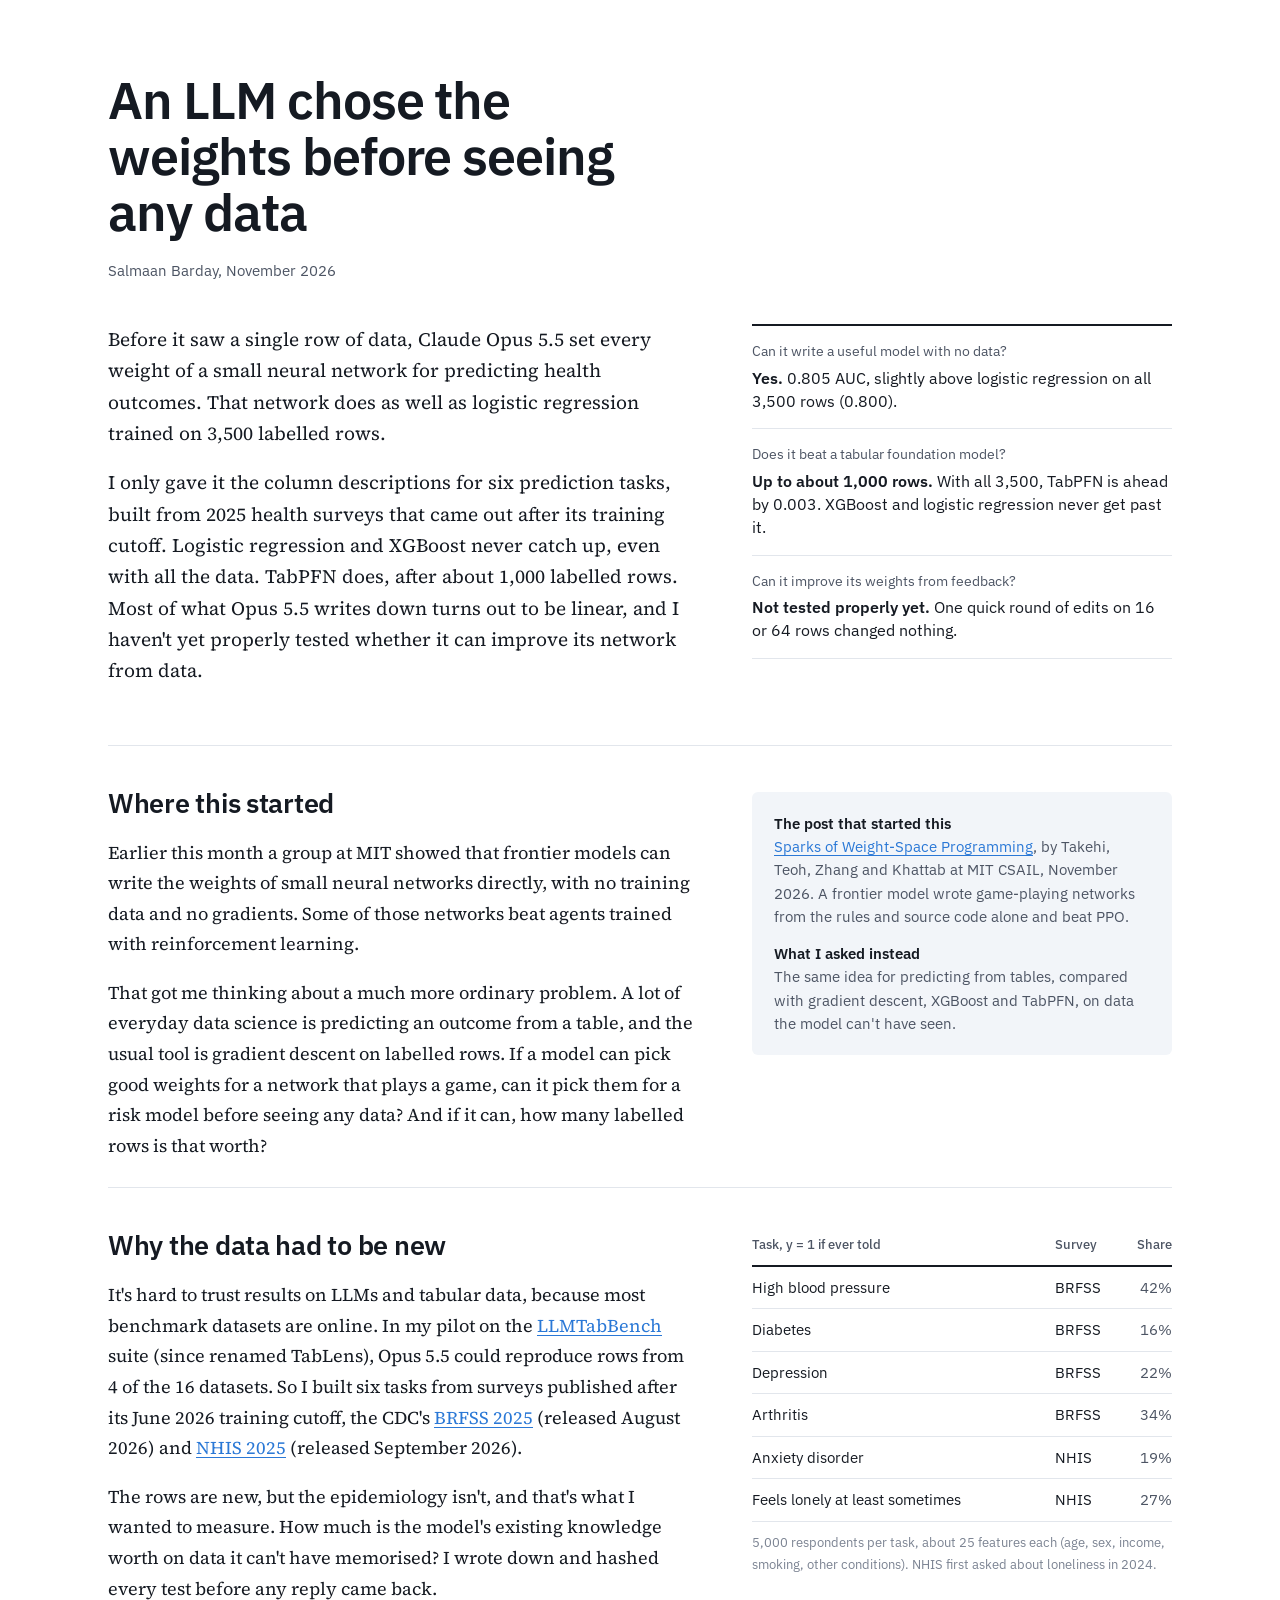
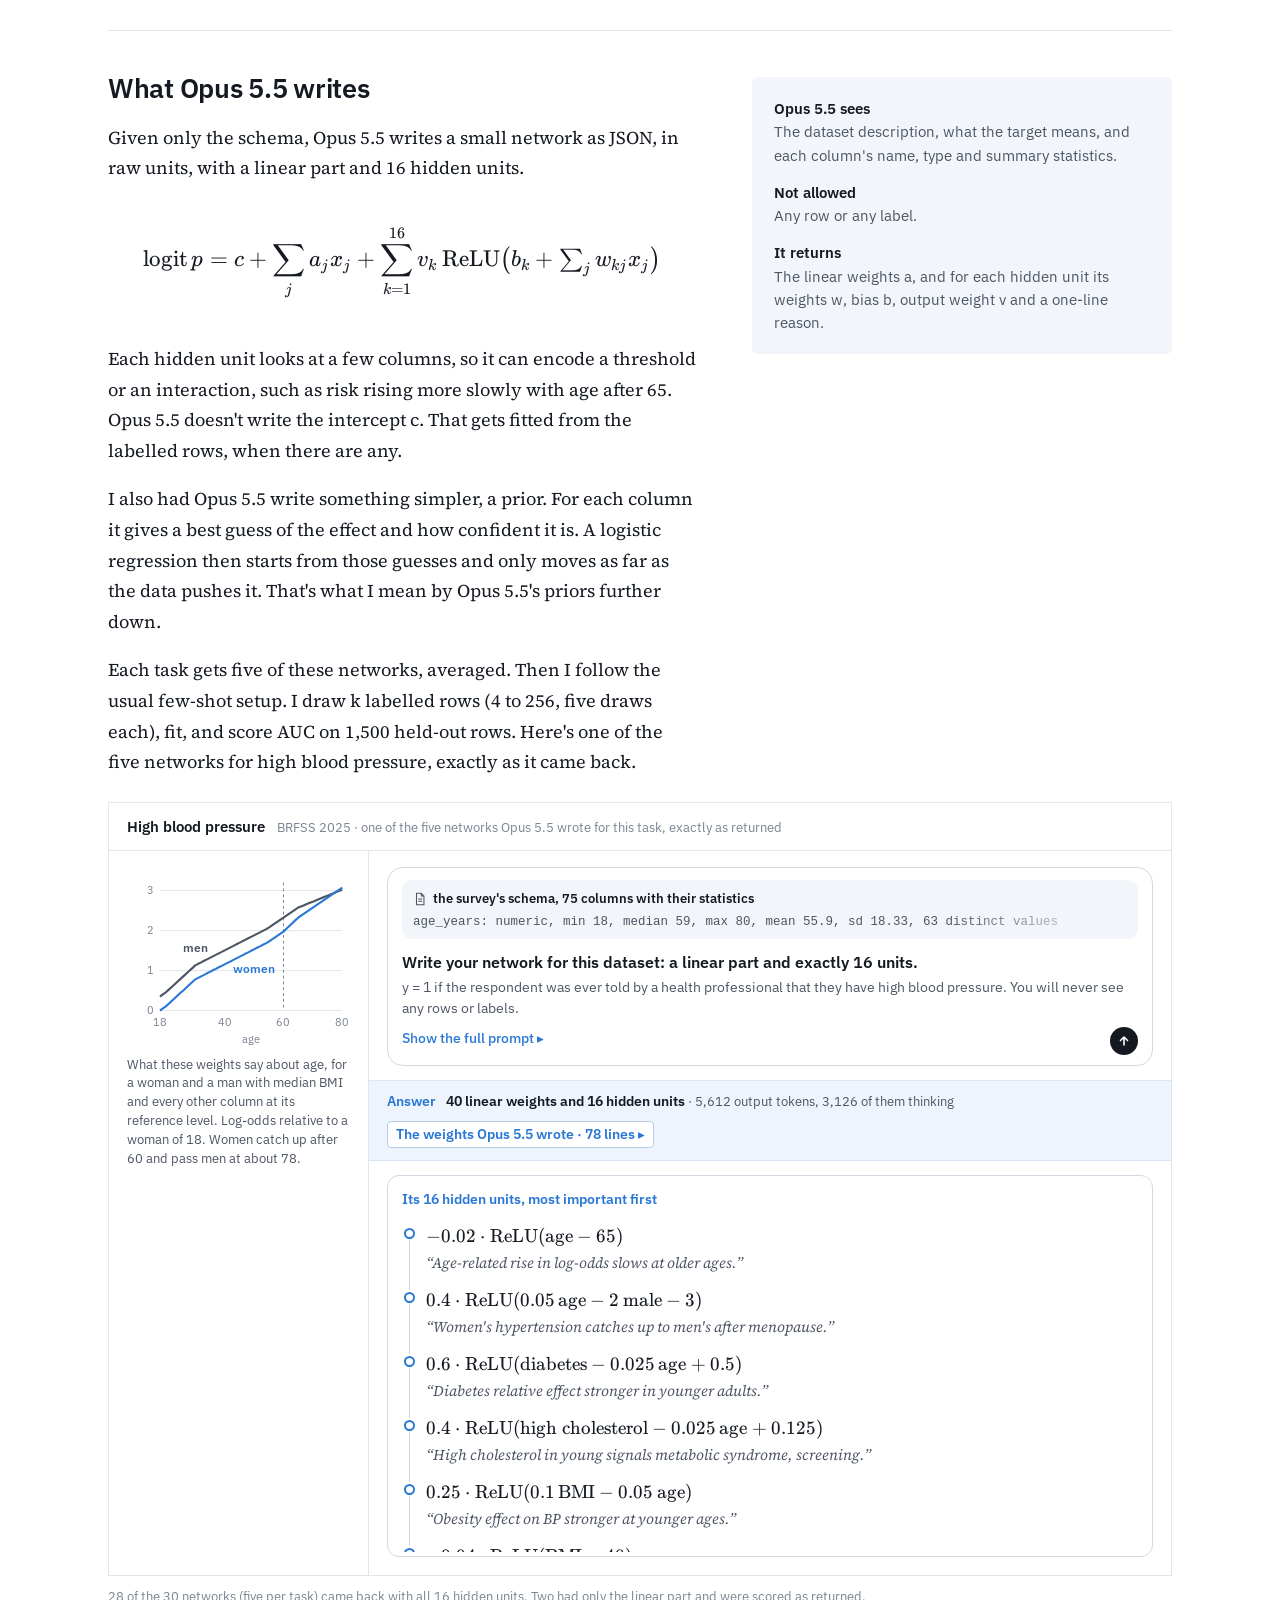
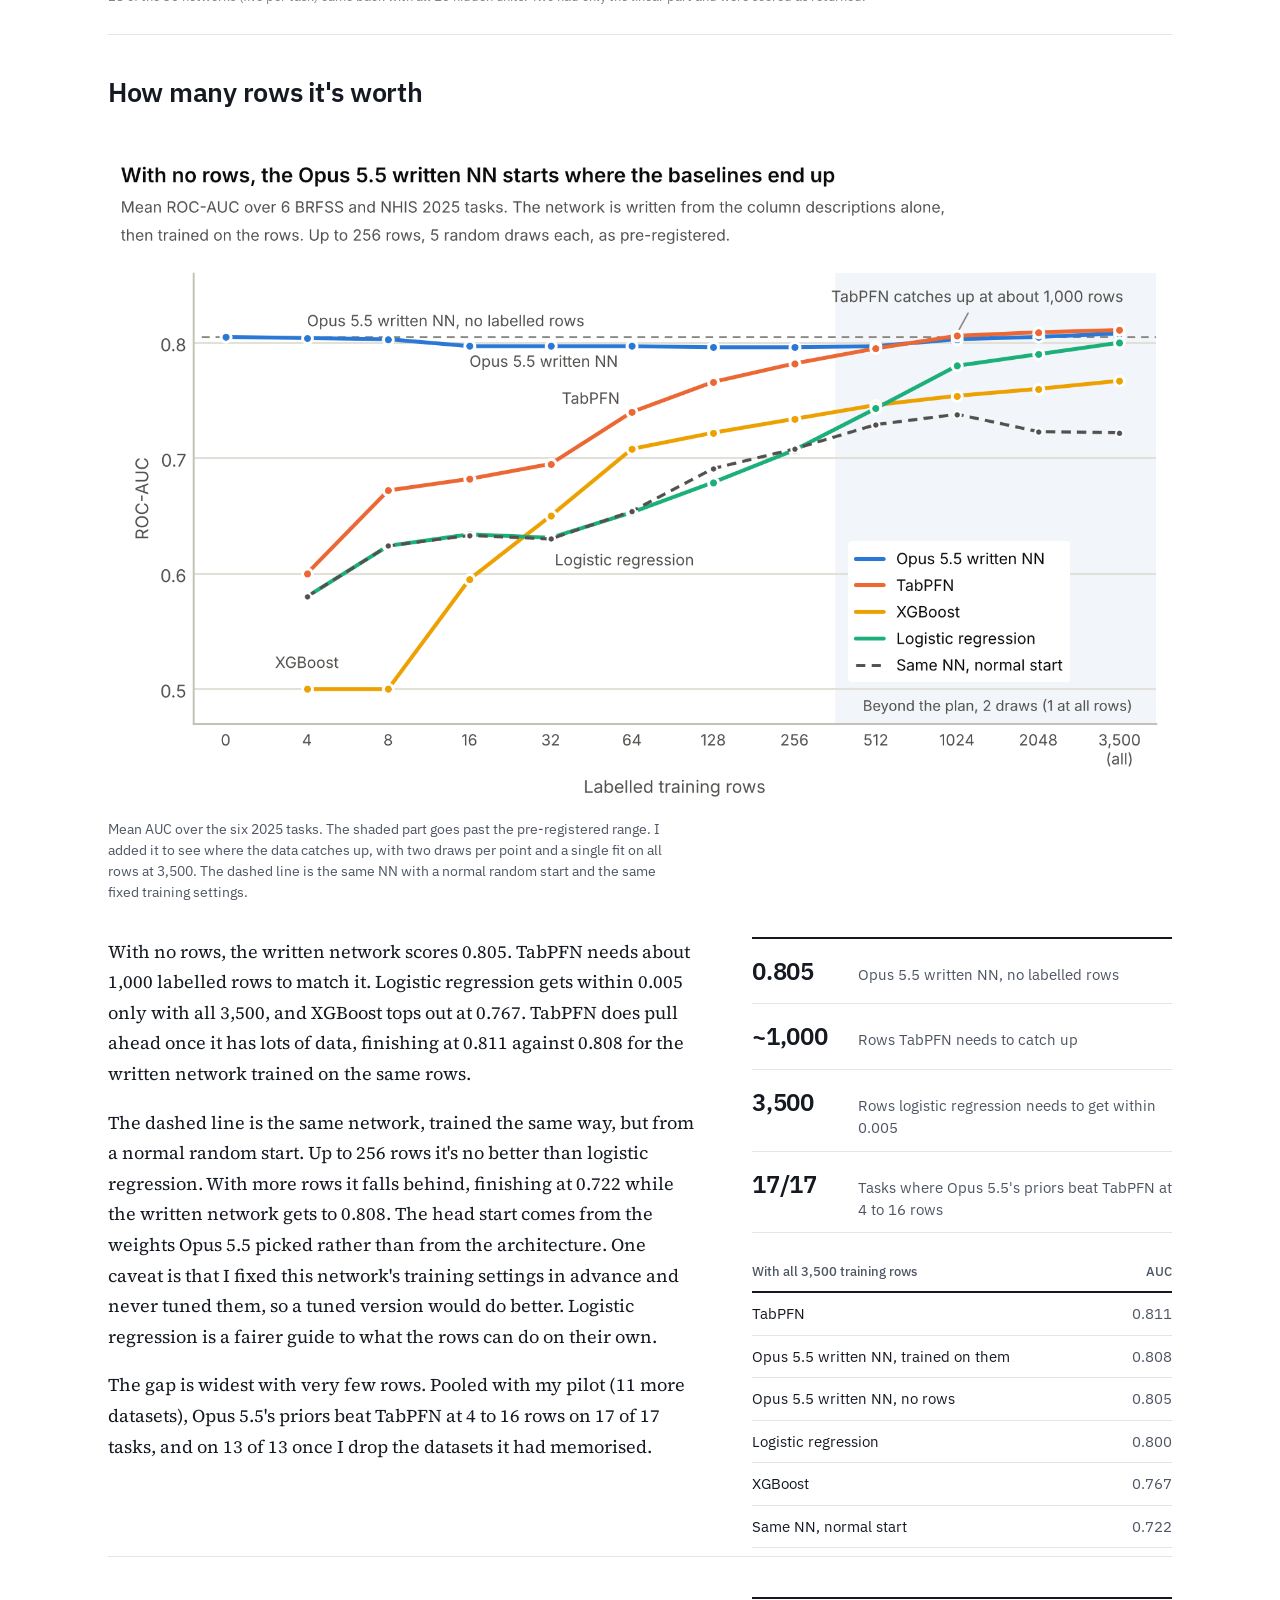
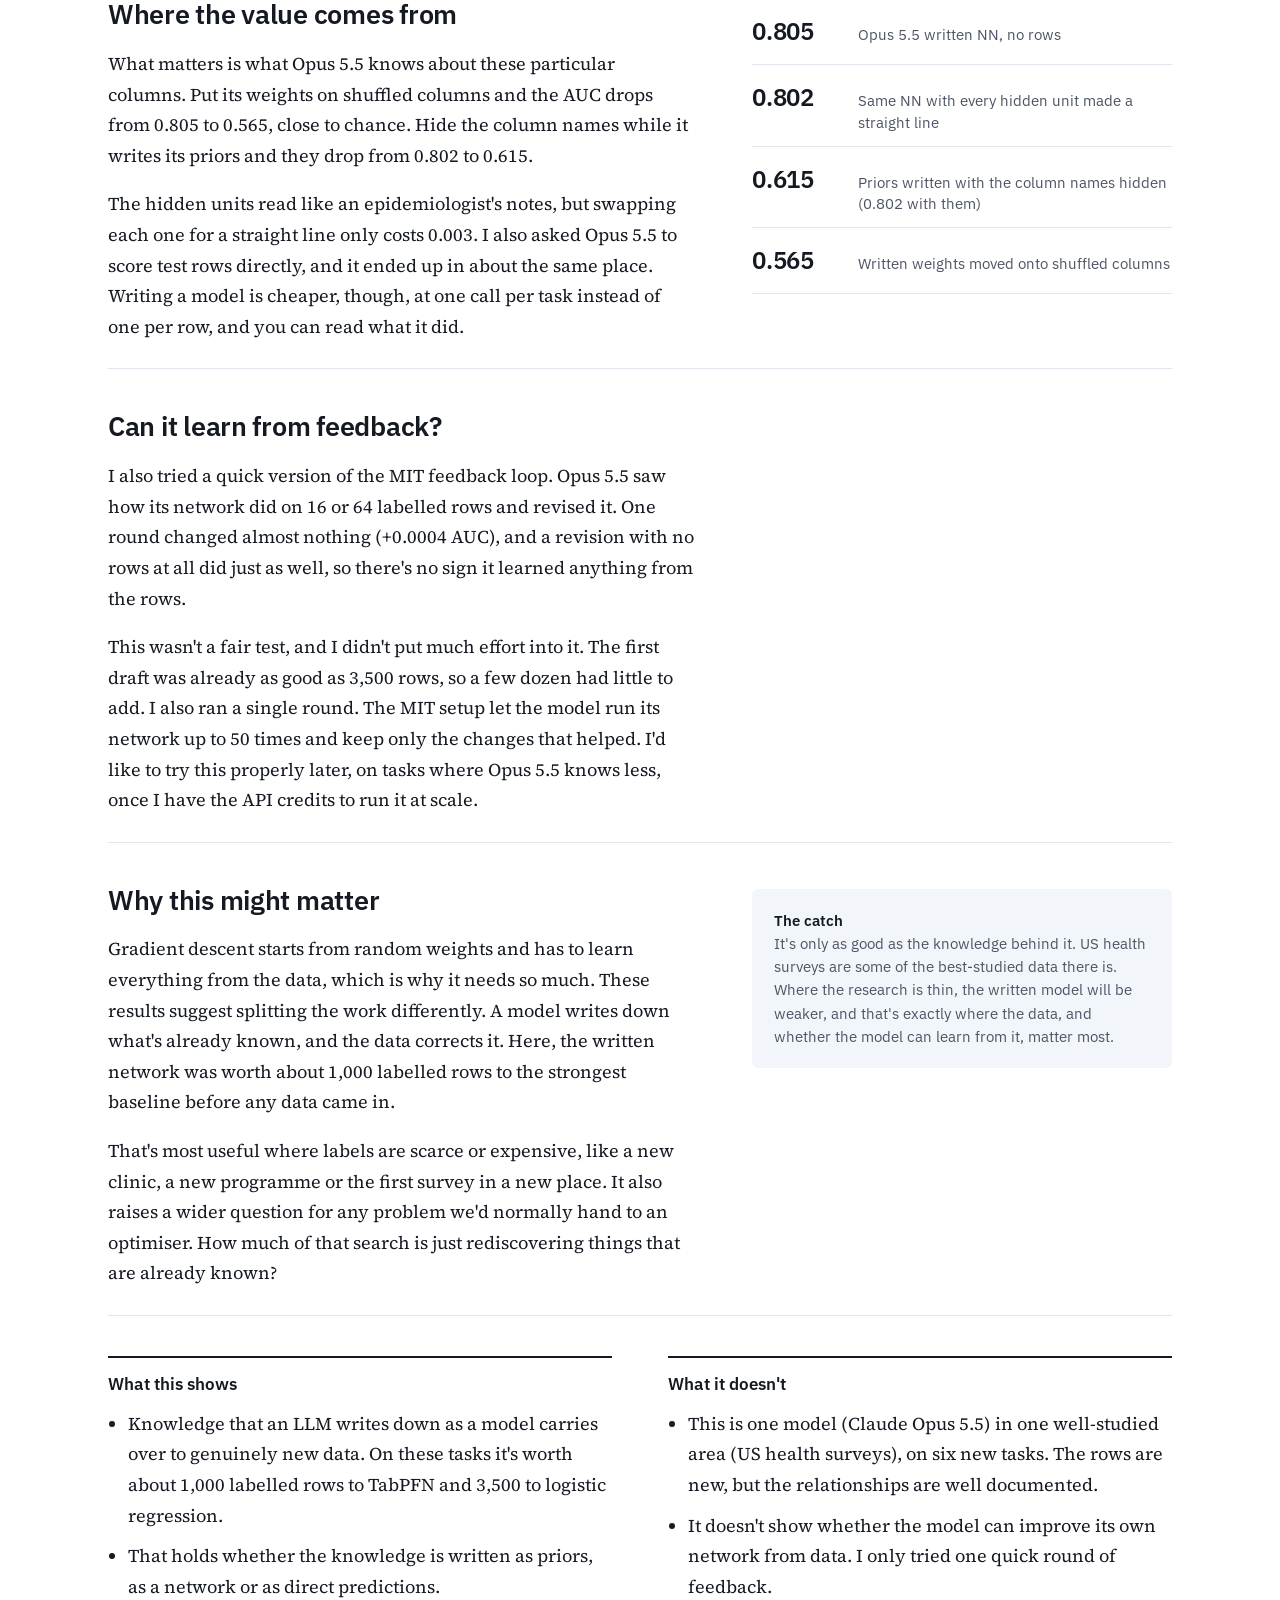
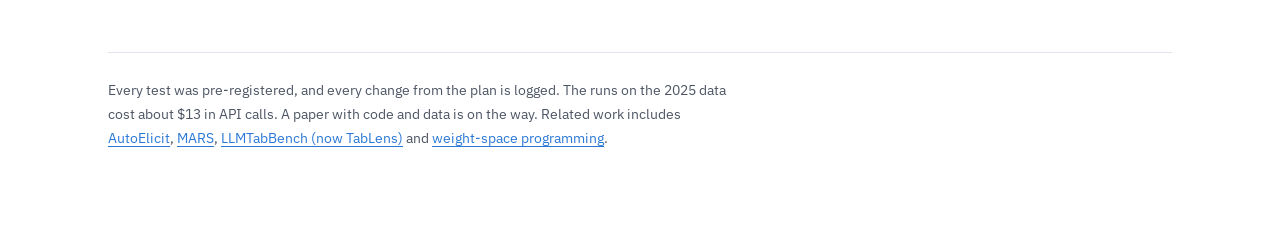
==== blog/llm-written-models/index.html @ 512f88c7 "Blog: first person, updated description Co-Authored-By: Claude Opus 5.5 <noreply@anthropic.com> Clau" ====
<!doctype html>
<html lang="en">
<head>
<meta charset="utf-8">
<meta name="viewport" content="width=device-width, initial-scale=1">
<title>An LLM chose the weights before seeing any data</title>
<meta name="description" content="On 2025 health-survey data released after its training cutoff, Claude Opus 5.5 set every weight of a small neural network from the column descriptions alone. It matches logistic regression trained on 3,500 rows and beats TabPFN until TabPFN has about 1,000 labelled rows.">
<link rel="stylesheet" href="../../assets/fonts.css">
<link rel="stylesheet" href="../../assets/katex/katex.min.css">
<style>
  :root {
    --bg: #ffffff; --ink: #151a22; --ink2: #4d5564; --muted: #7b8392; --rule: #e2e6ec; --tint: #f2f5f9;
    --accent: #2a78d6;
    --serif: "Source Serif 4", Georgia, serif;
    --sans: "IBM Plex Sans", system-ui, -apple-system, "Segoe UI", sans-serif;
  }
  * { box-sizing: border-box; }
  html { -webkit-text-size-adjust: 100%; }
  body { margin: 0; background: var(--bg); color: var(--ink); font: 18px/1.7 var(--serif); }
  a { color: var(--accent); text-decoration-thickness: 1px; text-underline-offset: 3px; }
  a:focus-visible { outline: 2px solid var(--accent); outline-offset: 2px; border-radius: 2px; }
  .wrap { max-width: 1120px; margin: 0 auto; padding: 0 28px; }
  .row { display: grid; grid-template-columns: minmax(0, 7fr) minmax(0, 5fr); gap: 56px; align-items: start; }
  .row > .side { padding-top: 6px; }
  p { margin: 0 0 18px; }
  h1, h2, h3 { font-family: var(--sans); }

  header { padding: 72px 0 40px; }
  h1 { font-size: 52px; line-height: 1.08; font-weight: 600; letter-spacing: -0.02em; margin: 0 0 18px; max-width: 18ch; }
  .byline { font-family: var(--sans); font-size: 15px; color: var(--ink2); margin: 0 0 40px; }
  .tldr { font-size: 19px; line-height: 1.65; }
  .tldr b { font-family: var(--sans); font-weight: 600; font-size: 15px; display: block; margin-bottom: 6px; color: var(--ink2); }
  .qa { font-family: var(--sans); margin: 0; border-top: 2px solid var(--ink); }
  .qa div { padding: 14px 0 15px; border-bottom: 1px solid var(--rule); }
  .qa dt { font-size: 14px; color: var(--ink2); margin-bottom: 3px; }
  .qa dd { margin: 0; font-size: 16px; line-height: 1.45; }
  .qa dd strong { font-weight: 600; }

  section { padding: 40px 0 8px; border-top: 1px solid var(--rule); }
  h2 { font-size: 27px; line-height: 1.25; font-weight: 600; letter-spacing: -0.01em; margin: 0 0 18px; }
  h3 { font-size: 15px; font-weight: 600; margin: 0 0 10px; color: var(--ink2); }
  .lede { font-family: var(--sans); font-size: 19px; line-height: 1.5; font-weight: 500; margin-bottom: 18px; }

  .panel { background: var(--tint); border-radius: 6px; padding: 20px 22px 6px; font-family: var(--sans); font-size: 15px; line-height: 1.55; }
  .panel dl { margin: 0; }
  .panel dt { font-weight: 600; }
  .panel dd { margin: 0 0 14px; color: var(--ink2); }
  table.tasks { width: 100%; border-collapse: collapse; font-family: var(--sans); font-size: 15px; }
  table.tasks th { text-align: left; font-weight: 500; color: var(--ink2); font-size: 13px; padding: 0 0 8px; border-bottom: 2px solid var(--ink); }
  table.tasks td { padding: 8px 0; border-bottom: 1px solid var(--rule); vertical-align: top; }
  table.tasks td.n, table.tasks th.n { text-align: right; font-variant-numeric: tabular-nums; }
  table.tasks td.n { color: var(--ink2); }
  .note { font-family: var(--sans); font-size: 13px; color: var(--muted); margin-top: 10px; }
  table.allrows { margin-top: 28px; }

  .formula { font-size: clamp(12px, 1.6vw, 19px); margin: 6px 0 22px; overflow-x: auto; overflow-y: hidden; padding: 4px 0; }
  .card { border: 1px solid var(--rule); margin: 6px 0 10px; font-family: var(--sans); background: var(--bg); }
  .card-top { display: flex; flex-wrap: wrap; align-items: baseline; gap: 4px 12px; padding: 11px 18px; border-bottom: 1px solid var(--rule); }
  .card-top b { font-size: 15px; font-weight: 600; }
  .card-top span { font-size: 13px; color: var(--muted); }
  .card-body { display: grid; grid-template-columns: 260px minmax(0, 1fr); }
  .card-left { padding: 18px 18px 14px; border-right: 1px solid var(--rule); }
  .agechart { display: block; width: 100%; height: auto; }
  .agechart .cg { stroke: var(--rule); stroke-width: 1; }
  .agechart .c60 { stroke: var(--muted); stroke-width: 1; stroke-dasharray: 3 3; }
  .agechart .ct { font: 11px var(--sans); fill: var(--muted); }
  .agechart .cl { font: 600 12px var(--sans); }
  .agechart .cf { fill: none; stroke: var(--accent); stroke-width: 2.2; stroke-linejoin: round; }
  .agechart .cm { fill: none; stroke: var(--ink2); stroke-width: 2.2; stroke-linejoin: round; }
  .agechart .cf-t { fill: var(--accent); } .agechart .cm-t { fill: var(--ink2); }
  .card-cap { font-size: 13px; line-height: 1.45; color: var(--ink2); margin: 8px 0 0; }
  .card-main { padding: 16px 18px 18px; min-width: 0; }
  .prompt { border: 1px solid #d3d9e2; border-radius: 16px; padding: 12px 14px 10px; }
  .pill { background: var(--tint); border-radius: 10px; padding: 8px 11px 7px; font-size: 13px; }
  .pill .pl { display: flex; align-items: center; gap: 6px; font-weight: 600; color: var(--ink); }
  .pill svg { width: 14px; height: 14px; fill: none; stroke: var(--ink2); stroke-width: 1.2; flex: none; }
  .pill code { display: block; margin-top: 3px; font: 12.5px/1.5 ui-monospace, "SF Mono", Menlo, Consolas, monospace; color: var(--ink2);
    white-space: nowrap; overflow: hidden; -webkit-mask-image: linear-gradient(90deg, #000 75%, transparent); mask-image: linear-gradient(90deg, #000 75%, transparent); }
  .prompt .ask { font-size: 16px; font-weight: 600; line-height: 1.4; margin: 12px 0 4px; }
  .prompt .rule { font-size: 14px; line-height: 1.5; color: var(--ink2); margin: 0 0 8px; }
  .pfoot { display: flex; justify-content: space-between; align-items: flex-start; gap: 12px; }
  .pfoot details { min-width: 0; flex: 1; }
  .send { width: 28px; height: 28px; border-radius: 50%; background: var(--ink); display: grid; place-items: center; flex: none; }
  .send svg { width: 14px; height: 14px; fill: none; stroke: #fff; stroke-width: 1.8; stroke-linecap: round; stroke-linejoin: round; }
  .card summary { color: var(--accent); font-size: 13.5px; font-weight: 500; cursor: pointer; list-style: none; }
  .card summary::-webkit-details-marker { display: none; }
  .card summary::after { content: " \25B8"; }
  .card details[open] > summary::after { content: " \25BE"; }
  .card summary:focus-visible { outline: 2px solid var(--accent); outline-offset: 2px; border-radius: 2px; }
  pre.code { max-height: 320px; overflow: auto; background: var(--tint); border-radius: 8px; padding: 10px 12px; margin: 8px 0 2px;
    font: 12px/1.5 ui-monospace, "SF Mono", Menlo, Consolas, monospace; color: var(--ink); white-space: pre-wrap; word-break: break-word; }
  .answer { background: #edf4fc; margin: 14px -18px; padding: 10px 18px 11px; border-top: 1px solid #dbe6f3; border-bottom: 1px solid #dbe6f3; }
  .answer p { margin: 0 0 6px; font-size: 14px; line-height: 1.5; }
  .answer .lab { color: var(--accent); font-weight: 600; margin-right: 10px; }
  .answer .res { font-weight: 600; color: var(--ink); }
  .answer .meta { color: var(--ink2); font-size: 13px; }
  .answer summary { display: inline-block; border: 1px solid #b9cde6; border-radius: 4px; padding: 1px 8px; background: var(--bg); font-weight: 600; }
  .units-box { border: 1px solid #d3d9e2; border-radius: 12px; padding: 12px 10px 4px 14px; }
  .units-box h4 { margin: 0 0 10px; font-size: 14px; color: var(--accent); font-weight: 600; }
  ol.tl { list-style: none; margin: 0; padding: 0 8px 0 0; max-height: 330px; overflow-y: auto; }
  ol.tl li { position: relative; padding: 0 0 12px 24px; }
  ol.tl li::before { content: ""; position: absolute; left: 2px; top: 6px; width: 7px; height: 7px; border: 2px solid var(--accent); border-radius: 50%; background: var(--bg); z-index: 1; }
  ol.tl li::after { content: ""; position: absolute; left: 7px; top: 16px; bottom: -4px; width: 1px; background: #c5d5ea; }
  ol.tl li:last-child::after { display: none; }
  ol.tl .m { font-size: 16px; overflow-x: auto; overflow-y: hidden; padding: 1px 0; }
  ol.tl .why { margin: 1px 0 0; font: italic 15px/1.45 var(--serif); color: var(--ink2); }

  .nums { font-family: var(--sans); border-top: 2px solid var(--ink); margin: 0; }
  .nums div { display: grid; grid-template-columns: 92px 1fr; gap: 14px; padding: 12px 0; border-bottom: 1px solid var(--rule); align-items: baseline; }
  .nums dt { font-size: 24px; font-weight: 600; font-variant-numeric: tabular-nums; letter-spacing: -0.01em; }
  .nums dd { margin: 0; font-size: 15px; color: var(--ink2); line-height: 1.45; }

  figure { margin: 30px 0 34px; }
  figure a { display: block; }
  figure img { width: 100%; height: auto; display: block; }
  figcaption { font-family: var(--sans); font-size: 14px; color: var(--ink2); max-width: 70ch; margin-top: 8px; line-height: 1.5; }

  .cols2 { display: grid; grid-template-columns: 1fr 1fr; gap: 56px; }
  .cols2 h3 { color: var(--ink); font-size: 17px; border-top: 2px solid var(--ink); padding-top: 12px; }
  .cols2 ul { margin: 0; padding-left: 20px; }
  .cols2 li { margin-bottom: 10px; }
  footer { border-top: 1px solid var(--rule); margin-top: 32px; padding: 26px 0 72px; font-family: var(--sans); font-size: 14px; color: var(--ink2); }
  footer p { max-width: 80ch; }

  @media (max-width: 760px) {
    .row, .cols2 { grid-template-columns: minmax(0, 1fr); gap: 26px; }
  }
  @media (max-width: 860px) {
    .wrap { padding: 0 18px; }
    header { padding: 44px 0 24px; }
    h1 { font-size: 36px; }
    body { font-size: 17px; }
    .card-body { grid-template-columns: minmax(0, 1fr); }
    .card-left { border-right: 0; border-bottom: 1px solid var(--rule); }
    .agechart { max-width: 340px; }
    .formula { font-size: 13.5px; }
  }
  @media (max-width: 420px) {
    .formula { font-size: 12.5px; }
  }
  @media (max-width: 370px) {
    .formula { font-size: 11.8px; }
    ol.tl .m { font-size: 15px; }
  }
</style>
</head>
<body>
<div class="wrap">

<header>
  <h1>An LLM chose the weights before seeing any data</h1>
  <p class="byline">Salmaan Barday, November 2026</p>
  <div class="row">
    <div class="tldr">
      <p>Before it saw a single row of data, Claude Opus 5.5 set every weight of a small neural network for predicting
      health outcomes. That network does as well as logistic regression trained on 3,500 labelled rows.</p>
      <p>I only gave it the column descriptions for six prediction tasks, built from 2025 health surveys that came out
      after its training cutoff. Logistic regression and XGBoost never catch up, even with all the data. TabPFN does,
      after about 1,000 labelled rows. Most of what Opus 5.5 writes down turns out to be linear, and I haven't yet
      properly tested whether it can improve its network from data.</p>
    </div>
    <dl class="qa">
      <div><dt>Can it write a useful model with no data?</dt>
        <dd><strong>Yes.</strong> 0.805 AUC, slightly above logistic regression on all 3,500 rows (0.800).</dd></div>
      <div><dt>Does it beat a tabular foundation model?</dt>
        <dd><strong>Up to about 1,000 rows.</strong> With all 3,500, TabPFN is ahead by 0.003. XGBoost and logistic
          regression never get past it.</dd></div>
      <div><dt>Can it improve its weights from feedback?</dt>
        <dd><strong>Not tested properly yet.</strong> One quick round of edits on 16 or 64 rows changed nothing.</dd></div>
    </dl>
  </div>
</header>

<section>
  <div class="row">
    <div>
      <h2>Where this started</h2>
      <p>Earlier this month a group at MIT showed that frontier models can write the weights of small neural networks
      directly, with no training data and no gradients. Some of those networks beat agents trained with reinforcement
      learning.</p>
      <p>That got me thinking about a much more ordinary problem. A lot of everyday data science is predicting an
      outcome from a table, and the usual tool is gradient descent on labelled rows. If a model can pick good weights
      for a network that plays a game, can it pick them for a risk model before seeing any data? And if it can, how
      many labelled rows is that worth?</p>
    </div>
    <div class="side">
      <div class="panel">
        <dl>
          <dt>The post that started this</dt>
          <dd><a href="https://rikiyat.github.io/blog/weight-space-programming/">Sparks of Weight-Space Programming</a>,
            by Takehi, Teoh, Zhang and Khattab at MIT CSAIL, November 2026. A frontier model wrote game-playing networks
            from the rules and source code alone and beat PPO.</dd>
          <dt>What I asked instead</dt>
          <dd>The same idea for predicting from tables, compared with gradient descent, XGBoost and TabPFN, on data the
            model can't have seen.</dd>
        </dl>
      </div>
    </div>
  </div>
</section>

<section>
  <div class="row">
    <div>
      <h2>Why the data had to be new</h2>
      <p>It's hard to trust results on LLMs and tabular data, because most benchmark datasets are online. In my pilot
      on the <a href="https://arxiv.org/abs/2605.24417">LLMTabBench</a> suite (since renamed TabLens), Opus 5.5 could
      reproduce rows from 4 of the 16 datasets. So I built six tasks from surveys published after its June 2026
      training cutoff, the CDC's <a href="https://www.cdc.gov/brfss/annual_data/annual_2025.html">BRFSS 2025</a>
      (released August 2026) and <a href="https://www.cdc.gov/nchs/nhis/">NHIS 2025</a> (released September 2026).</p>
      <p>The rows are new, but the epidemiology isn't, and that's what I wanted to measure. How much is the model's
      existing knowledge worth on data it can't have memorised? I wrote down and hashed every test before any reply
      came back.</p>
    </div>
    <div class="side">
      <table class="tasks">
        <thead><tr><th>Task, y = 1 if ever told</th><th>Survey</th><th class="n">Share</th></tr></thead>
        <tbody>
          <tr><td>High blood pressure</td><td>BRFSS</td><td class="n">42%</td></tr>
          <tr><td>Diabetes</td><td>BRFSS</td><td class="n">16%</td></tr>
          <tr><td>Depression</td><td>BRFSS</td><td class="n">22%</td></tr>
          <tr><td>Arthritis</td><td>BRFSS</td><td class="n">34%</td></tr>
          <tr><td>Anxiety disorder</td><td>NHIS</td><td class="n">19%</td></tr>
          <tr><td>Feels lonely at least sometimes</td><td>NHIS</td><td class="n">27%</td></tr>
        </tbody>
      </table>
      <p class="note">5,000 respondents per task, about 25 features each (age, sex, income, smoking, other
      conditions). NHIS first asked about loneliness in 2024.</p>
    </div>
  </div>
</section>

<section>
  <div class="row">
    <div>
      <h2>What Opus 5.5 writes</h2>
      <p>Given only the schema, Opus 5.5 writes a small network as JSON, in raw units, with a linear part and 16 hidden
      units.</p>
      <div class="formula"><span class="katex-display"><span class="katex"><span class="katex-html" aria-hidden="true"><span class="base"><span class="strut" style="height:0.8889em;vertical-align:-0.1944em;"></span><span class="mop"><span class="mord mathrm">logit</span></span><span class="mspace" style="margin-right:0.1667em;"></span><span class="mord mathnormal">p</span><span class="mspace" style="margin-right:0.2778em;"></span><span class="mrel">=</span><span class="mspace" style="margin-right:0.2778em;"></span></span><span class="base"><span class="strut" style="height:0.6667em;vertical-align:-0.0833em;"></span><span class="mord mathnormal">c</span><span class="mspace" style="margin-right:0.2222em;"></span><span class="mbin">+</span><span class="mspace" style="margin-right:0.2222em;"></span></span><span class="base"><span class="strut" style="height:2.4638em;vertical-align:-1.4138em;"></span><span class="mop op-limits"><span class="vlist-t vlist-t2"><span class="vlist-r"><span class="vlist" style="height:1.05em;"><span style="top:-1.8723em;margin-left:0em;"><span class="pstrut" style="height:3.05em;"></span><span class="sizing reset-size6 size3 mtight"><span class="mord mathnormal mtight" style="margin-right:0.05724em;">j</span></span></span><span style="top:-3.05em;"><span class="pstrut" style="height:3.05em;"></span><span><span class="mop op-symbol large-op">∑</span></span></span></span><span class="vlist-s">​</span></span><span class="vlist-r"><span class="vlist" style="height:1.4138em;"><span></span></span></span></span></span><span class="mspace" style="margin-right:0.1667em;"></span><span class="mord"><span class="mord mathnormal">a</span><span class="msupsub"><span class="vlist-t vlist-t2"><span class="vlist-r"><span class="vlist" style="height:0.3117em;"><span style="top:-2.55em;margin-left:0em;margin-right:0.05em;"><span class="pstrut" style="height:2.7em;"></span><span class="sizing reset-size6 size3 mtight"><span class="mord mathnormal mtight" style="margin-right:0.05724em;">j</span></span></span></span><span class="vlist-s">​</span></span><span class="vlist-r"><span class="vlist" style="height:0.2861em;"><span></span></span></span></span></span></span><span class="mord"><span class="mord mathnormal">x</span><span class="msupsub"><span class="vlist-t vlist-t2"><span class="vlist-r"><span class="vlist" style="height:0.3117em;"><span style="top:-2.55em;margin-left:0em;margin-right:0.05em;"><span class="pstrut" style="height:2.7em;"></span><span class="sizing reset-size6 size3 mtight"><span class="mord mathnormal mtight" style="margin-right:0.05724em;">j</span></span></span></span><span class="vlist-s">​</span></span><span class="vlist-r"><span class="vlist" style="height:0.2861em;"><span></span></span></span></span></span></span><span class="mspace" style="margin-right:0.2222em;"></span><span class="mbin">+</span><span class="mspace" style="margin-right:0.2222em;"></span></span><span class="base"><span class="strut" style="height:3.1032em;vertical-align:-1.3021em;"></span><span class="mop op-limits"><span class="vlist-t vlist-t2"><span class="vlist-r"><span class="vlist" style="height:1.8011em;"><span style="top:-1.8479em;margin-left:0em;"><span class="pstrut" style="height:3.05em;"></span><span class="sizing reset-size6 size3 mtight"><span class="mord mtight"><span class="mord mathnormal mtight" style="margin-right:0.03148em;">k</span><span class="mrel mtight">=</span><span class="mord mtight">1</span></span></span></span><span style="top:-3.05em;"><span class="pstrut" style="height:3.05em;"></span><span><span class="mop op-symbol large-op">∑</span></span></span><span style="top:-4.3em;margin-left:0em;"><span class="pstrut" style="height:3.05em;"></span><span class="sizing reset-size6 size3 mtight"><span class="mord mtight"><span class="mord mtight">16</span></span></span></span></span><span class="vlist-s">​</span></span><span class="vlist-r"><span class="vlist" style="height:1.3021em;"><span></span></span></span></span></span><span class="mspace" style="margin-right:0.1667em;"></span><span class="mord"><span class="mord mathnormal" style="margin-right:0.03588em;">v</span><span class="msupsub"><span class="vlist-t vlist-t2"><span class="vlist-r"><span class="vlist" style="height:0.3361em;"><span style="top:-2.55em;margin-left:-0.0359em;margin-right:0.05em;"><span class="pstrut" style="height:2.7em;"></span><span class="sizing reset-size6 size3 mtight"><span class="mord mathnormal mtight" style="margin-right:0.03148em;">k</span></span></span></span><span class="vlist-s">​</span></span><span class="vlist-r"><span class="vlist" style="height:0.15em;"><span></span></span></span></span></span></span><span class="mspace" style="margin-right:0.1667em;"></span><span class="mord"><span class="mord mathrm">ReLU</span></span><span class="mord"><span class="delimsizing size1">(</span></span><span class="mord"><span class="mord mathnormal">b</span><span class="msupsub"><span class="vlist-t vlist-t2"><span class="vlist-r"><span class="vlist" style="height:0.3361em;"><span style="top:-2.55em;margin-left:0em;margin-right:0.05em;"><span class="pstrut" style="height:2.7em;"></span><span class="sizing reset-size6 size3 mtight"><span class="mord mathnormal mtight" style="margin-right:0.03148em;">k</span></span></span></span><span class="vlist-s">​</span></span><span class="vlist-r"><span class="vlist" style="height:0.15em;"><span></span></span></span></span></span></span><span class="mspace" style="margin-right:0.2222em;"></span><span class="mbin">+</span><span class="mspace" style="margin-right:0.2222em;"></span></span><span class="base"><span class="strut" style="height:1.2858em;vertical-align:-0.4358em;"></span><span class="mop"><span class="mop op-symbol small-op" style="position:relative;top:0em;">∑</span><span class="msupsub"><span class="vlist-t vlist-t2"><span class="vlist-r"><span class="vlist" style="height:0.162em;"><span style="top:-2.4003em;margin-left:0em;margin-right:0.05em;"><span class="pstrut" style="height:2.7em;"></span><span class="sizing reset-size6 size3 mtight"><span class="mord mathnormal mtight" style="margin-right:0.05724em;">j</span></span></span></span><span class="vlist-s">​</span></span><span class="vlist-r"><span class="vlist" style="height:0.4358em;"><span></span></span></span></span></span></span><span class="mspace" style="margin-right:0.1667em;"></span><span class="mord"><span class="mord mathnormal" style="margin-right:0.02691em;">w</span><span class="msupsub"><span class="vlist-t vlist-t2"><span class="vlist-r"><span class="vlist" style="height:0.3361em;"><span style="top:-2.55em;margin-left:-0.0269em;margin-right:0.05em;"><span class="pstrut" style="height:2.7em;"></span><span class="sizing reset-size6 size3 mtight"><span class="mord mtight"><span class="mord mathnormal mtight" style="margin-right:0.05724em;">kj</span></span></span></span></span><span class="vlist-s">​</span></span><span class="vlist-r"><span class="vlist" style="height:0.2861em;"><span></span></span></span></span></span></span><span class="mord"><span class="mord mathnormal">x</span><span class="msupsub"><span class="vlist-t vlist-t2"><span class="vlist-r"><span class="vlist" style="height:0.3117em;"><span style="top:-2.55em;margin-left:0em;margin-right:0.05em;"><span class="pstrut" style="height:2.7em;"></span><span class="sizing reset-size6 size3 mtight"><span class="mord mathnormal mtight" style="margin-right:0.05724em;">j</span></span></span></span><span class="vlist-s">​</span></span><span class="vlist-r"><span class="vlist" style="height:0.2861em;"><span></span></span></span></span></span></span><span class="mord"><span class="delimsizing size1">)</span></span></span></span></span></span></div>
      <p>Each hidden unit looks at a few columns, so it can encode a threshold or an interaction, such as risk rising more
      slowly with age after 65. Opus 5.5 doesn't write the intercept c. That gets fitted from the labelled rows, when
      there are any.</p>
      <p>I also had Opus 5.5 write something simpler, a prior. For each column it gives a best guess of the effect and
      how confident it is. A logistic regression then starts from those guesses and only moves as far as the data
      pushes it. That's what I mean by Opus 5.5's priors further down.</p>
      <p>Each task gets five of these networks, averaged. Then I follow the usual few-shot setup. I draw k labelled
      rows (4 to 256, five draws each), fit, and score AUC on 1,500 held-out rows. Here's one of the five networks for
      high blood pressure, exactly as it came back.</p>
    </div>
    <div class="side">
      <div class="panel">
        <dl>
          <dt>Opus 5.5 sees</dt><dd>The dataset description, what the target means, and each column's name, type and
            summary statistics.</dd>
          <dt>Not allowed</dt><dd>Any row or any label.</dd>
          <dt>It returns</dt><dd>The linear weights a, and for each hidden unit its weights w, bias b, output weight v
            and a one-line reason.</dd>
        </dl>
      </div>
    </div>
  </div>
  <figure class="card" aria-label="One of the networks Opus 5.5 wrote for high blood pressure, with the prompt it was given">
    <div class="card-top"><b>High blood pressure</b><span>BRFSS 2025 · one of the five networks Opus 5.5 wrote for this task, exactly as returned</span></div>
    <div class="card-body">
      <div class="card-left">
        <svg viewBox="0 0 230 184" class="agechart" role="img" aria-label="Log-odds of high blood pressure by age, from this network. Both lines rise with age. Men sit 0.35 above women until 60, then women catch up and pass men at about 78."><line x1="34" x2="222" y1="146.0" y2="146.0" class="cg"/><text x="28" y="150.0" text-anchor="end" class="ct">0</text><line x1="34" x2="222" y1="104.8" y2="104.8" class="cg"/><text x="28" y="108.8" text-anchor="end" class="ct">1</text><line x1="34" x2="222" y1="63.5" y2="63.5" class="cg"/><text x="28" y="67.5" text-anchor="end" class="ct">2</text><line x1="34" x2="222" y1="22.2" y2="22.2" class="cg"/><text x="28" y="26.2" text-anchor="end" class="ct">3</text><text x="34.0" y="162" text-anchor="middle" class="ct">18</text><text x="100.7" y="162" text-anchor="middle" class="ct">40</text><text x="161.4" y="162" text-anchor="middle" class="ct">60</text><text x="222.0" y="162" text-anchor="middle" class="ct">80</text><line x1="161.4" x2="161.4" y1="14" y2="146" class="c60"/><path d="M34.0,131.6 L37.0,129.4 L40.1,127.2 L43.1,124.4 L46.1,121.7 L49.2,118.9 L52.2,116.1 L55.2,113.3 L58.3,110.5 L61.3,107.7 L64.3,105.0 L67.4,102.2 L70.4,99.4 L73.4,97.8 L76.5,96.3 L79.5,94.7 L82.5,93.2 L85.5,91.7 L88.6,90.1 L91.6,88.6 L94.6,87.0 L97.7,85.5 L100.7,83.9 L103.7,82.4 L106.8,80.8 L109.8,79.3 L112.8,77.7 L115.9,76.2 L118.9,74.6 L121.9,73.1 L125.0,71.5 L128.0,70.0 L131.0,68.5 L134.1,66.9 L137.1,65.4 L140.1,63.8 L143.2,62.3 L146.2,60.5 L149.2,58.4 L152.3,56.3 L155.3,54.3 L158.3,52.2 L161.4,50.2 L164.4,48.1 L167.4,46.0 L170.5,44.0 L173.5,41.9 L176.5,39.8 L179.5,38.6 L182.6,37.4 L185.6,36.1 L188.6,34.9 L191.7,33.7 L194.7,32.4 L197.7,31.2 L200.8,29.9 L203.8,28.7 L206.8,27.5 L209.9,26.2 L212.9,25.0 L215.9,23.8 L219.0,22.5 L222.0,21.3" class="cm"/><path d="M34.0,146.0 L37.0,143.8 L40.1,141.7 L43.1,138.9 L46.1,136.1 L49.2,133.3 L52.2,130.5 L55.2,127.7 L58.3,125.0 L61.3,122.2 L64.3,119.4 L67.4,116.6 L70.4,113.8 L73.4,112.3 L76.5,110.7 L79.5,109.2 L82.5,107.6 L85.5,106.1 L88.6,104.5 L91.6,103.0 L94.6,101.4 L97.7,99.9 L100.7,98.4 L103.7,96.8 L106.8,95.3 L109.8,93.7 L112.8,92.2 L115.9,90.6 L118.9,89.1 L121.9,87.5 L125.0,86.0 L128.0,84.4 L131.0,82.9 L134.1,81.3 L137.1,79.8 L140.1,78.2 L143.2,76.7 L146.2,74.9 L149.2,72.8 L152.3,70.8 L155.3,68.7 L158.3,66.7 L161.4,64.6 L164.4,61.7 L167.4,58.8 L170.5,55.9 L173.5,53.0 L176.5,50.2 L179.5,48.1 L182.6,46.0 L185.6,44.0 L188.6,41.9 L191.7,39.8 L194.7,37.8 L197.7,35.7 L200.8,33.7 L203.8,31.6 L206.8,29.5 L209.9,27.5 L212.9,25.4 L215.9,23.3 L219.0,21.3 L222.0,19.2" class="cf"/><text x="70.4" y="85.4" text-anchor="middle" class="cl cm-t">men</text><text x="131.0" y="106.9" text-anchor="middle" class="cl cf-t">women</text><text x="128" y="179" text-anchor="middle" class="ct">age</text></svg>
        <p class="card-cap">What these weights say about age, for a woman and a man with median BMI and every other column at
        its reference level. Log-odds relative to a woman of 18. Women catch up after 60 and pass men at about 78.</p>
      </div>
      <div class="card-main">
        <div class="prompt">
          <div class="pill"><span class="pl"><svg viewBox="0 0 16 16" aria-hidden="true"><path d="M4 1.5h5.5L12.5 4.5V14.5H4z M9.5 1.5V4.5H12.5 M6 8h4.5 M6 10.5h4.5" /></svg>the survey's schema, 75 columns with their statistics</span>
            <code>age_years: numeric, min 18, median 59, max 80, mean 55.9, sd 18.33, 63 distinct values</code></div>
          <p class="ask">Write your network for this dataset: a linear part and exactly 16 units.</p>
          <p class="rule">y = 1 if the respondent was ever told by a health professional that they have high blood pressure.
          You will never see any rows or labels.</p>
          <div class="pfoot"><details><summary>Show the full prompt</summary><pre class="code">You are an expert statistician with deep knowledge of the domain each dataset comes from.
You will be shown the schema of a tabular dataset with a binary target. You will never see any rows or labels.
Write down what you already know as a small neural network that predicts y on its own:
    logit = c + sum_j a_j * x_j + sum_k out_k * relu(bias_k + sum_j w_kj * x_j)
with x in RAW units (per year, per point, or 0/1 for an indicator) and c fitted later from data (do not write c).

The network has a linear part and exactly 16 hidden units.
- &quot;linear&quot;: the plain linear effects a_j, per one raw unit, holding the other columns fixed. Check each against the
  column&#x27;s sd: a_j times sd is the effect of a one-sd change, usually below 1 in absolute value and rarely above 2.
  Several columns can measure the same thing; then share the effect between them rather than repeating it.
- &quot;units&quot;: exactly 16 ReLU units, each for a non-linear effect you believe is real: a threshold or hinge (an effect
  that starts or speeds up past a value), saturation, or an interaction (an effect of one column that depends on
  another). A hinge above t on column x has weight 1 on x and bias -t (weight -1 and bias t for below t); its out is
  then the change in slope per raw unit past t. An effect that applies only when two indicators are both 1 has
  weight 1 on each and bias -1; its out is the extra log-odds. Use 1 to 6 inputs per unit. Do not copy linear
  effects into units. Order the units from most to least important. When you run out of strong structure, give the
  weaker effects you still believe in, with a small out, rather than inventing strong ones.

Think it through first. Be calibrated. Do not invent precision. Keep every &quot;why&quot; under 15 words.
Reply with the JSON object only.

---

Dataset: u_brfss_hypertension
Rows: 5000
Binary target: &#x27;target&#x27;. y = 1 means target == &#x27;1&#x27;.

Dataset description (from its source):
y = 1 if the respondent was ever told by a health professional that they have high blood pressure (pregnancy-only and borderline answers excluded); y = 0 otherwise.

Behavioral Risk Factor Surveillance System (BRFSS) 2025: CDC&#x27;s telephone survey of US adults about health-related risk behaviours, chronic conditions and use of preventive services. Each row is one adult respondent. Answers of don&#x27;t know or refused are missing.

Encoded columns (these are the model inputs, in raw units):
- age_years: numeric, min 18, median 59, max 80, mean 55.9, sd 18.33, 63 distinct values
- sex=Male: indicator, 1 if sex is &#x27;Male&#x27;, else 0 (reference level &#x27;Female&#x27;; 48% of rows are 1)
- race_ethnicity=Hispanic: indicator, 1 if race_ethnicity is &#x27;Hispanic&#x27;, else 0 (reference level &#x27;White, non-Hispanic&#x27;; 10% of rows are 1)
- race_ethnicity=Black, non-Hispanic: indicator, 1 if race_ethnicity is &#x27;Black, non-Hispanic&#x27;, else 0 (reference level &#x27;White, non-Hispanic&#x27;; 7% of rows are 1)
- race_ethnicity=Asian, non-Hispanic: indicator, 1 if race_ethnicity is &#x27;Asian, non-Hispanic&#x27;, else 0 (reference level &#x27;White, non-Hispanic&#x27;; 3% of rows are 1)
- race_ethnicity=Multiracial, non-Hispanic: indicator, 1 if race_ethnicity is &#x27;Multiracial, non-Hispanic&#x27;, else 0 (reference level &#x27;White, non-Hispanic&#x27;; 3% of rows are 1)
- race_ethnicity=missing: indicator, 1 if race_ethnicity is &#x27;missing&#x27;, else 0 (reference level &#x27;White, non-Hispanic&#x27;; 2% of rows are 1)
- race_ethnicity=American Indian or Alaskan Native, non-Hispanic: indicator, 1 if race_ethnicity is &#x27;American Indian or Alaskan Native, non-Hispanic&#x27;, else 0 (reference level &#x27;White, non-Hispanic&#x27;; 2% of rows are 1)
- race_ethnicity=Native Hawaiian or other Pacific Islander, non-Hispanic: indicator, 1 if race_ethnicity is &#x27;Native Hawaiian or other Pacific Islander, non-Hispanic&#x27;, else 0 (reference level &#x27;White, non-Hispanic&#x27;; 1% of rows are 1)
- race_ethnicity=Other race, non-Hispanic: indicator, 1 if race_ethnicity is &#x27;Other race, non-Hispanic&#x27;, else 0 (reference level &#x27;White, non-Hispanic&#x27;; 1% of rows are 1)
- education=Graduated high school: indicator, 1 if education is &#x27;Graduated high school&#x27;, else 0 (reference level &#x27;Graduated from college or technical school&#x27;; 27% of rows are 1)
- education=Attended college or technical school: indicator, 1 if education is &#x27;Attended college or technical school&#x27;, else 0 (reference level &#x27;Graduated from college or technical school&#x27;; 26% of rows are 1)
- education=Did not graduate high school: indicator, 1 if education is &#x27;Did not graduate high school&#x27;, else 0 (reference level &#x27;Graduated from college or technical school&#x27;; 6% of rows are 1)
- education=missing: indicator, 1 if education is &#x27;missing&#x27;, else 0 (reference level &#x27;Graduated from college or technical school&#x27;; 1% of rows are 1)
- household_income=missing: indicator, 1 if household_income is &#x27;missing&#x27;, else 0 (reference level &#x27;$50,000 to less than $100,000&#x27;; 19% of rows are 1)
- household_income=$100,000 to less than $200,000: indicator, 1 if household_income is &#x27;$100,000 to less than $200,000&#x27;, else 0 (reference level &#x27;$50,000 to less than $100,000&#x27;; 18% of rows are 1)
- household_income=$35,000 to less than $50,000: indicator, 1 if household_income is &#x27;$35,000 to less than $50,000&#x27;, else 0 (reference level &#x27;$50,000 to less than $100,000&#x27;; 10% of rows are 1)
- household_income=$25,000 to less than $35,000: indicator, 1 if household_income is &#x27;$25,000 to less than $35,000&#x27;, else 0 (reference level &#x27;$50,000 to less than $100,000&#x27;; 9% of rows are 1)
- household_income=$15,000 to less than $25,000: indicator, 1 if household_income is &#x27;$15,000 to less than $25,000&#x27;, else 0 (reference level &#x27;$50,000 to less than $100,000&#x27;; 8% of rows are 1)
- household_income=$200,000 or more: indicator, 1 if household_income is &#x27;$200,000 or more&#x27;, else 0 (reference level &#x27;$50,000 to less than $100,000&#x27;; 7% of rows are 1)
- household_income=Less than $15,000: indicator, 1 if household_income is &#x27;Less than $15,000&#x27;, else 0 (reference level &#x27;$50,000 to less than $100,000&#x27;; 4% of rows are 1)
- marital_status=Never married: indicator, 1 if marital_status is &#x27;Never married&#x27;, else 0 (reference level &#x27;Married&#x27;; 19% of rows are 1)
- marital_status=Divorced: indicator, 1 if marital_status is &#x27;Divorced&#x27;, else 0 (reference level &#x27;Married&#x27;; 12% of rows are 1)
- marital_status=Widowed: indicator, 1 if marital_status is &#x27;Widowed&#x27;, else 0 (reference level &#x27;Married&#x27;; 11% of rows are 1)
- marital_status=Member of an unmarried couple: indicator, 1 if marital_status is &#x27;Member of an unmarried couple&#x27;, else 0 (reference level &#x27;Married&#x27;; 5% of rows are 1)
- marital_status=Separated: indicator, 1 if marital_status is &#x27;Separated&#x27;, else 0 (reference level &#x27;Married&#x27;; 2% of rows are 1)
- marital_status=missing: indicator, 1 if marital_status is &#x27;missing&#x27;, else 0 (reference level &#x27;Married&#x27;; 1% of rows are 1)
- employment=Retired: indicator, 1 if employment is &#x27;Retired&#x27;, else 0 (reference level &#x27;Employed for wages&#x27;; 34% of rows are 1)
- employment=Self-employed: indicator, 1 if employment is &#x27;Self-employed&#x27;, else 0 (reference level &#x27;Employed for wages&#x27;; 9% of rows are 1)
- employment=Unable to work: indicator, 1 if employment is &#x27;Unable to work&#x27;, else 0 (reference level &#x27;Employed for wages&#x27;; 6% of rows are 1)
- employment=Homemaker: indicator, 1 if employment is &#x27;Homemaker&#x27;, else 0 (reference level &#x27;Employed for wages&#x27;; 4% of rows are 1)
- employment=Student: indicator, 1 if employment is &#x27;Student&#x27;, else 0 (reference level &#x27;Employed for wages&#x27;; 3% of rows are 1)
- employment=Out of work for less than 1 year: indicator, 1 if employment is &#x27;Out of work for less than 1 year&#x27;, else 0 (reference level &#x27;Employed for wages&#x27;; 3% of rows are 1)
- employment=missing: indicator, 1 if employment is &#x27;missing&#x27;, else 0 (reference level &#x27;Employed for wages&#x27;; 2% of rows are 1)
- employment=Out of work for 1 year or more: indicator, 1 if employment is &#x27;Out of work for 1 year or more&#x27;, else 0 (reference level &#x27;Employed for wages&#x27;; 2% of rows are 1)
- bmi: numeric, min 12.41, median 27.26, max 91.85, mean 28.4, sd 6.659, 1152 distinct values
- smoking_status=Former smoker: indicator, 1 if smoking_status is &#x27;Former smoker&#x27;, else 0 (reference level &#x27;Never smoked&#x27;; 27% of rows are 1)
- smoking_status=Current smoker, every day: indicator, 1 if smoking_status is &#x27;Current smoker, every day&#x27;, else 0 (reference level &#x27;Never smoked&#x27;; 7% of rows are 1)
- smoking_status=missing: indicator, 1 if smoking_status is &#x27;missing&#x27;, else 0 (reference level &#x27;Never smoked&#x27;; 5% of rows are 1)
- smoking_status=Current smoker, some days: indicator, 1 if smoking_status is &#x27;Current smoker, some days&#x27;, else 0 (reference level &#x27;Never smoked&#x27;; 3% of rows are 1)
- leisure_time_physical_activity_past_30_days=No: indicator, 1 if leisure_time_physical_activity_past_30_days is &#x27;No&#x27;, else 0 (reference level &#x27;Yes&#x27;; 23% of rows are 1)
- leisure_time_physical_activity_past_30_days=missing: indicator, 1 if leisure_time_physical_activity_past_30_days is &#x27;missing&#x27;, else 0 (reference level &#x27;Yes&#x27;; 0% of rows are 1)
- general_health=Very good: indicator, 1 if general_health is &#x27;Very good&#x27;, else 0 (reference level &#x27;Good&#x27;; 33% of rows are 1)
- general_health=Fair: indicator, 1 if general_health is &#x27;Fair&#x27;, else 0 (reference level &#x27;Good&#x27;; 15% of rows are 1)
- general_health=Excellent: indicator, 1 if general_health is &#x27;Excellent&#x27;, else 0 (reference level &#x27;Good&#x27;; 13% of rows are 1)
- general_health=Poor: indicator, 1 if general_health is &#x27;Poor&#x27;, else 0 (reference level &#x27;Good&#x27;; 5% of rows are 1)
- general_health=missing: indicator, 1 if general_health is &#x27;missing&#x27;, else 0 (reference level &#x27;Good&#x27;; 0% of rows are 1)
- days_physical_health_not_good_past_30: numeric, min 0, median 0, max 30, mean 4.7, sd 9.048, 29 distinct values
- days_mental_health_not_good_past_30: numeric, min 0, median 0, max 30, mean 4.579, sd 8.532, 29 distinct values
- has_health_insurance=No: indicator, 1 if has_health_insurance is &#x27;No&#x27;, else 0 (reference level &#x27;Yes&#x27;; 5% of rows are 1)
- has_health_insurance=missing: indicator, 1 if has_health_insurance is &#x27;missing&#x27;, else 0 (reference level &#x27;Yes&#x27;; 4% of rows are 1)
- could_not_afford_to_see_doctor_past_year=Yes: indicator, 1 if could_not_afford_to_see_doctor_past_year is &#x27;Yes&#x27;, else 0 (reference level &#x27;No&#x27;; 9% of rows are 1)
- could_not_afford_to_see_doctor_past_year=missing: indicator, 1 if could_not_afford_to_see_doctor_past_year is &#x27;missing&#x27;, else 0 (reference level &#x27;No&#x27;; 0% of rows are 1)
- serious_difficulty_walking_or_climbing_stairs=Yes: indicator, 1 if serious_difficulty_walking_or_climbing_stairs is &#x27;Yes&#x27;, else 0 (reference level &#x27;No&#x27;; 16% of rows are 1)
- serious_difficulty_walking_or_climbing_stairs=missing: indicator, 1 if serious_difficulty_walking_or_climbing_stairs is &#x27;missing&#x27;, else 0 (reference level &#x27;No&#x27;; 4% of rows are 1)
- ever_told_high_cholesterol=Yes: indicator, 1 if ever_told_high_cholesterol is &#x27;Yes&#x27;, else 0 (reference level &#x27;No&#x27;; 39% of rows are 1)
- ever_told_high_cholesterol=missing: indicator, 1 if ever_told_high_cholesterol is &#x27;missing&#x27;, else 0 (reference level &#x27;No&#x27;; 11% of rows are 1)
- ever_told_diabetes=Yes: indicator, 1 if ever_told_diabetes is &#x27;Yes&#x27;, else 0 (reference level &#x27;No&#x27;; 14% of rows are 1)
- ever_told_diabetes=Pre-diabetes or borderline diabetes: indicator, 1 if ever_told_diabetes is &#x27;Pre-diabetes or borderline diabetes&#x27;, else 0 (reference level &#x27;No&#x27;; 3% of rows are 1)
- ever_told_diabetes=Yes, only during pregnancy: indicator, 1 if ever_told_diabetes is &#x27;Yes, only during pregnancy&#x27;, else 0 (reference level &#x27;No&#x27;; 1% of rows are 1)
- ever_told_diabetes=missing: indicator, 1 if ever_told_diabetes is &#x27;missing&#x27;, else 0 (reference level &#x27;No&#x27;; 0% of rows are 1)
- ever_heart_attack_or_coronary_heart_disease=Yes: indicator, 1 if ever_heart_attack_or_coronary_heart_disease is &#x27;Yes&#x27;, else 0 (reference level &#x27;No&#x27;; 8% of rows are 1)
- ever_heart_attack_or_coronary_heart_disease=missing: indicator, 1 if ever_heart_attack_or_coronary_heart_disease is &#x27;missing&#x27;, else 0 (reference level &#x27;No&#x27;; 1% of rows are 1)
- ever_told_stroke=Yes: indicator, 1 if ever_told_stroke is &#x27;Yes&#x27;, else 0 (reference level &#x27;No&#x27;; 5% of rows are 1)
- ever_told_stroke=missing: indicator, 1 if ever_told_stroke is &#x27;missing&#x27;, else 0 (reference level &#x27;No&#x27;; 0% of rows are 1)
- ever_told_asthma=Yes: indicator, 1 if ever_told_asthma is &#x27;Yes&#x27;, else 0 (reference level &#x27;No&#x27;; 16% of rows are 1)
- ever_told_asthma=missing: indicator, 1 if ever_told_asthma is &#x27;missing&#x27;, else 0 (reference level &#x27;No&#x27;; 0% of rows are 1)
- ever_told_copd_emphysema_or_chronic_bronchitis=Yes: indicator, 1 if ever_told_copd_emphysema_or_chronic_bronchitis is &#x27;Yes&#x27;, else 0 (reference level &#x27;No&#x27;; 8% of rows are 1)
- ever_told_copd_emphysema_or_chronic_bronchitis=missing: indicator, 1 if ever_told_copd_emphysema_or_chronic_bronchitis is &#x27;missing&#x27;, else 0 (reference level &#x27;No&#x27;; 0% of rows are 1)
- ever_told_depressive_disorder=Yes: indicator, 1 if ever_told_depressive_disorder is &#x27;Yes&#x27;, else 0 (reference level &#x27;No&#x27;; 21% of rows are 1)
- ever_told_depressive_disorder=missing: indicator, 1 if ever_told_depressive_disorder is &#x27;missing&#x27;, else 0 (reference level &#x27;No&#x27;; 1% of rows are 1)
- ever_told_kidney_disease=Yes: indicator, 1 if ever_told_kidney_disease is &#x27;Yes&#x27;, else 0 (reference level &#x27;No&#x27;; 6% of rows are 1)
- ever_told_kidney_disease=missing: indicator, 1 if ever_told_kidney_disease is &#x27;missing&#x27;, else 0 (reference level &#x27;No&#x27;; 1% of rows are 1)
- ever_told_arthritis=Yes: indicator, 1 if ever_told_arthritis is &#x27;Yes&#x27;, else 0 (reference level &#x27;No&#x27;; 35% of rows are 1)
- ever_told_arthritis=missing: indicator, 1 if ever_told_arthritis is &#x27;missing&#x27;, else 0 (reference level &#x27;No&#x27;; 1% of rows are 1)

Write your network for this dataset: a linear part and exactly 16 units, with the exact encoded column names listed above.</pre></details>
            <span class="send" aria-hidden="true"><svg viewBox="0 0 16 16"><path d="M8 12.5V3.5 M4 7.5L8 3.5L12 7.5"/></svg></span></div>
        </div>
        <div class="answer">
          <p><span class="lab">Answer</span><span class="res">40 linear weights and 16 hidden units</span>
          <span class="meta">· 5,612 output tokens, 3,126 of them thinking</span></p>
          <details><summary>The weights Opus 5.5 wrote · 78 lines</summary><pre class="code">{&quot;network&quot;: {
  &quot;linear&quot;: [
    {&quot;column&quot;: &quot;age_years&quot;, &quot;w&quot;: 0.05},
    {&quot;column&quot;: &quot;sex=Male&quot;, &quot;w&quot;: 0.35},
    {&quot;column&quot;: &quot;race_ethnicity=Black, non-Hispanic&quot;, &quot;w&quot;: 0.45},
    {&quot;column&quot;: &quot;race_ethnicity=Hispanic&quot;, &quot;w&quot;: -0.15},
    {&quot;column&quot;: &quot;race_ethnicity=Asian, non-Hispanic&quot;, &quot;w&quot;: 0.05},
    {&quot;column&quot;: &quot;race_ethnicity=American Indian or Alaskan Native, non-Hispanic&quot;, &quot;w&quot;: 0.1},
    {&quot;column&quot;: &quot;race_ethnicity=Native Hawaiian or other Pacific Islander, non-Hispanic&quot;, &quot;w&quot;: 0.15},
    {&quot;column&quot;: &quot;education=Graduated high school&quot;, &quot;w&quot;: 0.1},
    {&quot;column&quot;: &quot;education=Attended college or technical school&quot;, &quot;w&quot;: 0.1},
    {&quot;column&quot;: &quot;education=Did not graduate high school&quot;, &quot;w&quot;: 0.1},
    {&quot;column&quot;: &quot;household_income=Less than $15,000&quot;, &quot;w&quot;: 0.1},
    {&quot;column&quot;: &quot;household_income=$15,000 to less than $25,000&quot;, &quot;w&quot;: 0.1},
    {&quot;column&quot;: &quot;household_income=$200,000 or more&quot;, &quot;w&quot;: -0.15},
    {&quot;column&quot;: &quot;household_income=$100,000 to less than $200,000&quot;, &quot;w&quot;: -0.05},
    {&quot;column&quot;: &quot;marital_status=Never married&quot;, &quot;w&quot;: -0.05},
    {&quot;column&quot;: &quot;marital_status=Widowed&quot;, &quot;w&quot;: 0.05},
    {&quot;column&quot;: &quot;employment=Retired&quot;, &quot;w&quot;: 0.15},
    {&quot;column&quot;: &quot;employment=Unable to work&quot;, &quot;w&quot;: 0.2},
    {&quot;column&quot;: &quot;employment=Student&quot;, &quot;w&quot;: -0.2},
    {&quot;column&quot;: &quot;bmi&quot;, &quot;w&quot;: 0.075},
    {&quot;column&quot;: &quot;smoking_status=Former smoker&quot;, &quot;w&quot;: 0.1},
    {&quot;column&quot;: &quot;leisure_time_physical_activity_past_30_days=No&quot;, &quot;w&quot;: 0.1},
    {&quot;column&quot;: &quot;general_health=Excellent&quot;, &quot;w&quot;: -0.4},
    {&quot;column&quot;: &quot;general_health=Very good&quot;, &quot;w&quot;: -0.2},
    {&quot;column&quot;: &quot;general_health=Fair&quot;, &quot;w&quot;: 0.25},
    {&quot;column&quot;: &quot;general_health=Poor&quot;, &quot;w&quot;: 0.35},
    {&quot;column&quot;: &quot;has_health_insurance=No&quot;, &quot;w&quot;: -0.3},
    {&quot;column&quot;: &quot;serious_difficulty_walking_or_climbing_stairs=Yes&quot;, &quot;w&quot;: 0.15},
    {&quot;column&quot;: &quot;ever_told_high_cholesterol=Yes&quot;, &quot;w&quot;: 0.75},
    {&quot;column&quot;: &quot;ever_told_high_cholesterol=missing&quot;, &quot;w&quot;: 0.1},
    {&quot;column&quot;: &quot;ever_told_diabetes=Yes&quot;, &quot;w&quot;: 0.75},
    {&quot;column&quot;: &quot;ever_told_diabetes=Pre-diabetes or borderline diabetes&quot;, &quot;w&quot;: 0.4},
    {&quot;column&quot;: &quot;ever_told_diabetes=Yes, only during pregnancy&quot;, &quot;w&quot;: 0.2},
    {&quot;column&quot;: &quot;ever_heart_attack_or_coronary_heart_disease=Yes&quot;, &quot;w&quot;: 0.6},
    {&quot;column&quot;: &quot;ever_told_stroke=Yes&quot;, &quot;w&quot;: 0.5},
    {&quot;column&quot;: &quot;ever_told_kidney_disease=Yes&quot;, &quot;w&quot;: 0.6},
    {&quot;column&quot;: &quot;ever_told_arthritis=Yes&quot;, &quot;w&quot;: 0.2},
    {&quot;column&quot;: &quot;ever_told_depressive_disorder=Yes&quot;, &quot;w&quot;: 0.1},
    {&quot;column&quot;: &quot;ever_told_copd_emphysema_or_chronic_bronchitis=Yes&quot;, &quot;w&quot;: 0.1},
    {&quot;column&quot;: &quot;days_physical_health_not_good_past_30&quot;, &quot;w&quot;: 0.003}
  ],
  &quot;units&quot;: [
    {&quot;name&quot;: &quot;age_over_65_flatten&quot;, &quot;weights&quot;: [{&quot;column&quot;: &quot;age_years&quot;, &quot;w&quot;: 1}], &quot;bias&quot;: -65, &quot;out&quot;: -0.02,
     &quot;why&quot;: &quot;Age-related rise in log-odds slows at older ages.&quot;},
    {&quot;name&quot;: &quot;female_older_catchup&quot;, &quot;weights&quot;: [{&quot;column&quot;: &quot;sex=Male&quot;, &quot;w&quot;: -2}, {&quot;column&quot;: &quot;age_years&quot;, &quot;w&quot;: 0.05}], &quot;bias&quot;: -3, &quot;out&quot;: 0.4,
     &quot;why&quot;: &quot;Women&#x27;s hypertension catches up to men&#x27;s after menopause.&quot;},
    {&quot;name&quot;: &quot;diabetes_young&quot;, &quot;weights&quot;: [{&quot;column&quot;: &quot;ever_told_diabetes=Yes&quot;, &quot;w&quot;: 1}, {&quot;column&quot;: &quot;age_years&quot;, &quot;w&quot;: -0.025}], &quot;bias&quot;: 0.5, &quot;out&quot;: 0.6,
     &quot;why&quot;: &quot;Diabetes relative effect stronger in younger adults.&quot;},
    {&quot;name&quot;: &quot;cholesterol_young&quot;, &quot;weights&quot;: [{&quot;column&quot;: &quot;ever_told_high_cholesterol=Yes&quot;, &quot;w&quot;: 1}, {&quot;column&quot;: &quot;age_years&quot;, &quot;w&quot;: -0.025}], &quot;bias&quot;: 0.125, &quot;out&quot;: 0.4,
     &quot;why&quot;: &quot;High cholesterol in young signals metabolic syndrome, screening.&quot;},
    {&quot;name&quot;: &quot;bmi_young&quot;, &quot;weights&quot;: [{&quot;column&quot;: &quot;bmi&quot;, &quot;w&quot;: 0.1}, {&quot;column&quot;: &quot;age_years&quot;, &quot;w&quot;: -0.05}], &quot;bias&quot;: 0, &quot;out&quot;: 0.25,
     &quot;why&quot;: &quot;Obesity effect on BP stronger at younger ages.&quot;},
    {&quot;name&quot;: &quot;bmi_over_40_saturate&quot;, &quot;weights&quot;: [{&quot;column&quot;: &quot;bmi&quot;, &quot;w&quot;: 1}], &quot;bias&quot;: -40, &quot;out&quot;: -0.04,
     &quot;why&quot;: &quot;BMI effect saturates at extreme obesity.&quot;},
    {&quot;name&quot;: &quot;chol_and_diabetes&quot;, &quot;weights&quot;: [{&quot;column&quot;: &quot;ever_told_high_cholesterol=Yes&quot;, &quot;w&quot;: 1}, {&quot;column&quot;: &quot;ever_told_diabetes=Yes&quot;, &quot;w&quot;: 1}], &quot;bias&quot;: -1, &quot;out&quot;: -0.3,
     &quot;why&quot;: &quot;Overlapping cardiometabolic risk is subadditive.&quot;},
    {&quot;name&quot;: &quot;heart_and_stroke&quot;, &quot;weights&quot;: [{&quot;column&quot;: &quot;ever_heart_attack_or_coronary_heart_disease=Yes&quot;, &quot;w&quot;: 1}, {&quot;column&quot;: &quot;ever_told_stroke=Yes&quot;, &quot;w&quot;: 1}], &quot;bias&quot;: -1, &quot;out&quot;: -0.3,
     &quot;why&quot;: &quot;Both CVD events share hypertension signal; subadditive.&quot;},
    {&quot;name&quot;: &quot;fairpoor_health_young&quot;, &quot;weights&quot;: [{&quot;column&quot;: &quot;general_health=Fair&quot;, &quot;w&quot;: 1}, {&quot;column&quot;: &quot;general_health=Poor&quot;, &quot;w&quot;: 1}, {&quot;column&quot;: &quot;age_years&quot;, &quot;w&quot;: -0.025}], &quot;bias&quot;: 0.125, &quot;out&quot;: 0.3,
     &quot;why&quot;: &quot;Poor health in young more informative of chronic disease.&quot;},
    {&quot;name&quot;: &quot;black_older&quot;, &quot;weights&quot;: [{&quot;column&quot;: &quot;race_ethnicity=Black, non-Hispanic&quot;, &quot;w&quot;: 2}, {&quot;column&quot;: &quot;age_years&quot;, &quot;w&quot;: 0.025}], &quot;bias&quot;: -2.75, &quot;out&quot;: 0.25,
     &quot;why&quot;: &quot;Black-white hypertension gap widens with age.&quot;},
    {&quot;name&quot;: &quot;kidney_and_diabetes&quot;, &quot;weights&quot;: [{&quot;column&quot;: &quot;ever_told_kidney_disease=Yes&quot;, &quot;w&quot;: 1}, {&quot;column&quot;: &quot;ever_told_diabetes=Yes&quot;, &quot;w&quot;: 1}], &quot;bias&quot;: -1, &quot;out&quot;: -0.2,
     &quot;why&quot;: &quot;Diabetic kidney disease overlaps diabetes signal.&quot;},
    {&quot;name&quot;: &quot;retired_young&quot;, &quot;weights&quot;: [{&quot;column&quot;: &quot;employment=Retired&quot;, &quot;w&quot;: 3}, {&quot;column&quot;: &quot;age_years&quot;, &quot;w&quot;: -0.05}], &quot;bias&quot;: -0.25, &quot;out&quot;: 0.25,
     &quot;why&quot;: &quot;Early retirement often reflects poor health.&quot;},
    {&quot;name&quot;: &quot;unable_work_young&quot;, &quot;weights&quot;: [{&quot;column&quot;: &quot;employment=Unable to work&quot;, &quot;w&quot;: 3}, {&quot;column&quot;: &quot;age_years&quot;, &quot;w&quot;: -0.05}], &quot;bias&quot;: -0.5, &quot;out&quot;: 0.25,
     &quot;why&quot;: &quot;Disability at young age signals chronic disease.&quot;},
    {&quot;name&quot;: &quot;age_under_30_steeper&quot;, &quot;weights&quot;: [{&quot;column&quot;: &quot;age_years&quot;, &quot;w&quot;: -1}], &quot;bias&quot;: 30, &quot;out&quot;: -0.03,
     &quot;why&quot;: &quot;Prevalence very low in youngest adults.&quot;},
    {&quot;name&quot;: &quot;diabetic_high_bmi&quot;, &quot;weights&quot;: [{&quot;column&quot;: &quot;bmi&quot;, &quot;w&quot;: 1}, {&quot;column&quot;: &quot;ever_told_diabetes=Yes&quot;, &quot;w&quot;: 60}], &quot;bias&quot;: -95, &quot;out&quot;: -0.02,
     &quot;why&quot;: &quot;Among diabetics extra BMI adds less.&quot;},
    {&quot;name&quot;: &quot;underweight_flatten&quot;, &quot;weights&quot;: [{&quot;column&quot;: &quot;bmi&quot;, &quot;w&quot;: -1}], &quot;bias&quot;: 20, &quot;out&quot;: 0.03,
     &quot;why&quot;: &quot;Low BMI often frail elderly; decline flattens.&quot;}
  ]
}}</pre></details>
        </div>
        <div class="units-box">
          <h4>Its 16 hidden units, most important first</h4>
          <ol class="tl">
          <li><div class="m"><span class="katex"><span class="katex-html" aria-hidden="true"><span class="base"><span class="strut" style="height:0.7278em;vertical-align:-0.0833em;"></span><span class="mord">−</span><span class="mord">0.02</span><span class="mspace" style="margin-right:0.2222em;"></span><span class="mbin">⋅</span><span class="mspace" style="margin-right:0.2222em;"></span></span><span class="base"><span class="strut" style="height:1em;vertical-align:-0.25em;"></span><span class="mord"><span class="mord mathrm">ReLU</span></span><span class="mopen">(</span><span class="mord text"><span class="mord">age</span></span><span class="mspace" style="margin-right:0.2222em;"></span><span class="mbin">−</span><span class="mspace" style="margin-right:0.2222em;"></span></span><span class="base"><span class="strut" style="height:1em;vertical-align:-0.25em;"></span><span class="mord">65</span><span class="mclose">)</span></span></span></span></div><p class="why">“Age-related rise in log-odds slows at older ages.”</p></li>
          <li><div class="m"><span class="katex"><span class="katex-html" aria-hidden="true"><span class="base"><span class="strut" style="height:0.6444em;"></span><span class="mord">0.4</span><span class="mspace" style="margin-right:0.2222em;"></span><span class="mbin">⋅</span><span class="mspace" style="margin-right:0.2222em;"></span></span><span class="base"><span class="strut" style="height:1em;vertical-align:-0.25em;"></span><span class="mord"><span class="mord mathrm">ReLU</span></span><span class="mopen">(</span><span class="mord">0.05</span><span class="mspace" style="margin-right:0.1667em;"></span><span class="mord text"><span class="mord">age</span></span><span class="mspace" style="margin-right:0.2222em;"></span><span class="mbin">−</span><span class="mspace" style="margin-right:0.2222em;"></span></span><span class="base"><span class="strut" style="height:0.7778em;vertical-align:-0.0833em;"></span><span class="mord">2</span><span class="mspace" style="margin-right:0.1667em;"></span><span class="mord text"><span class="mord">male</span></span><span class="mspace" style="margin-right:0.2222em;"></span><span class="mbin">−</span><span class="mspace" style="margin-right:0.2222em;"></span></span><span class="base"><span class="strut" style="height:1em;vertical-align:-0.25em;"></span><span class="mord">3</span><span class="mclose">)</span></span></span></span></div><p class="why">“Women&#x27;s hypertension catches up to men&#x27;s after menopause.”</p></li>
          <li><div class="m"><span class="katex"><span class="katex-html" aria-hidden="true"><span class="base"><span class="strut" style="height:0.6444em;"></span><span class="mord">0.6</span><span class="mspace" style="margin-right:0.2222em;"></span><span class="mbin">⋅</span><span class="mspace" style="margin-right:0.2222em;"></span></span><span class="base"><span class="strut" style="height:1em;vertical-align:-0.25em;"></span><span class="mord"><span class="mord mathrm">ReLU</span></span><span class="mopen">(</span><span class="mord text"><span class="mord">diabetes</span></span><span class="mspace" style="margin-right:0.2222em;"></span><span class="mbin">−</span><span class="mspace" style="margin-right:0.2222em;"></span></span><span class="base"><span class="strut" style="height:0.8389em;vertical-align:-0.1944em;"></span><span class="mord">0.025</span><span class="mspace" style="margin-right:0.1667em;"></span><span class="mord text"><span class="mord">age</span></span><span class="mspace" style="margin-right:0.2222em;"></span><span class="mbin">+</span><span class="mspace" style="margin-right:0.2222em;"></span></span><span class="base"><span class="strut" style="height:1em;vertical-align:-0.25em;"></span><span class="mord">0.5</span><span class="mclose">)</span></span></span></span></div><p class="why">“Diabetes relative effect stronger in younger adults.”</p></li>
          <li><div class="m"><span class="katex"><span class="katex-html" aria-hidden="true"><span class="base"><span class="strut" style="height:0.6444em;"></span><span class="mord">0.4</span><span class="mspace" style="margin-right:0.2222em;"></span><span class="mbin">⋅</span><span class="mspace" style="margin-right:0.2222em;"></span></span><span class="base"><span class="strut" style="height:1em;vertical-align:-0.25em;"></span><span class="mord"><span class="mord mathrm">ReLU</span></span><span class="mopen">(</span><span class="mord text"><span class="mord">high cholesterol</span></span><span class="mspace" style="margin-right:0.2222em;"></span><span class="mbin">−</span><span class="mspace" style="margin-right:0.2222em;"></span></span><span class="base"><span class="strut" style="height:0.8389em;vertical-align:-0.1944em;"></span><span class="mord">0.025</span><span class="mspace" style="margin-right:0.1667em;"></span><span class="mord text"><span class="mord">age</span></span><span class="mspace" style="margin-right:0.2222em;"></span><span class="mbin">+</span><span class="mspace" style="margin-right:0.2222em;"></span></span><span class="base"><span class="strut" style="height:1em;vertical-align:-0.25em;"></span><span class="mord">0.125</span><span class="mclose">)</span></span></span></span></div><p class="why">“High cholesterol in young signals metabolic syndrome, screening.”</p></li>
          <li><div class="m"><span class="katex"><span class="katex-html" aria-hidden="true"><span class="base"><span class="strut" style="height:0.6444em;"></span><span class="mord">0.25</span><span class="mspace" style="margin-right:0.2222em;"></span><span class="mbin">⋅</span><span class="mspace" style="margin-right:0.2222em;"></span></span><span class="base"><span class="strut" style="height:1em;vertical-align:-0.25em;"></span><span class="mord"><span class="mord mathrm">ReLU</span></span><span class="mopen">(</span><span class="mord">0.1</span><span class="mspace" style="margin-right:0.1667em;"></span><span class="mord text"><span class="mord">BMI</span></span><span class="mspace" style="margin-right:0.2222em;"></span><span class="mbin">−</span><span class="mspace" style="margin-right:0.2222em;"></span></span><span class="base"><span class="strut" style="height:1em;vertical-align:-0.25em;"></span><span class="mord">0.05</span><span class="mspace" style="margin-right:0.1667em;"></span><span class="mord text"><span class="mord">age</span></span><span class="mclose">)</span></span></span></span></div><p class="why">“Obesity effect on BP stronger at younger ages.”</p></li>
          <li><div class="m"><span class="katex"><span class="katex-html" aria-hidden="true"><span class="base"><span class="strut" style="height:0.7278em;vertical-align:-0.0833em;"></span><span class="mord">−</span><span class="mord">0.04</span><span class="mspace" style="margin-right:0.2222em;"></span><span class="mbin">⋅</span><span class="mspace" style="margin-right:0.2222em;"></span></span><span class="base"><span class="strut" style="height:1em;vertical-align:-0.25em;"></span><span class="mord"><span class="mord mathrm">ReLU</span></span><span class="mopen">(</span><span class="mord text"><span class="mord">BMI</span></span><span class="mspace" style="margin-right:0.2222em;"></span><span class="mbin">−</span><span class="mspace" style="margin-right:0.2222em;"></span></span><span class="base"><span class="strut" style="height:1em;vertical-align:-0.25em;"></span><span class="mord">40</span><span class="mclose">)</span></span></span></span></div><p class="why">“BMI effect saturates at extreme obesity.”</p></li>
          <li><div class="m"><span class="katex"><span class="katex-html" aria-hidden="true"><span class="base"><span class="strut" style="height:0.7278em;vertical-align:-0.0833em;"></span><span class="mord">−</span><span class="mord">0.3</span><span class="mspace" style="margin-right:0.2222em;"></span><span class="mbin">⋅</span><span class="mspace" style="margin-right:0.2222em;"></span></span><span class="base"><span class="strut" style="height:1em;vertical-align:-0.25em;"></span><span class="mord"><span class="mord mathrm">ReLU</span></span><span class="mopen">(</span><span class="mord text"><span class="mord">high cholesterol</span></span><span class="mspace" style="margin-right:0.2222em;"></span><span class="mbin">+</span><span class="mspace" style="margin-right:0.2222em;"></span></span><span class="base"><span class="strut" style="height:0.7778em;vertical-align:-0.0833em;"></span><span class="mord text"><span class="mord">diabetes</span></span><span class="mspace" style="margin-right:0.2222em;"></span><span class="mbin">−</span><span class="mspace" style="margin-right:0.2222em;"></span></span><span class="base"><span class="strut" style="height:1em;vertical-align:-0.25em;"></span><span class="mord">1</span><span class="mclose">)</span></span></span></span></div><p class="why">“Overlapping cardiometabolic risk is subadditive.”</p></li>
          <li><div class="m"><span class="katex"><span class="katex-html" aria-hidden="true"><span class="base"><span class="strut" style="height:0.7278em;vertical-align:-0.0833em;"></span><span class="mord">−</span><span class="mord">0.3</span><span class="mspace" style="margin-right:0.2222em;"></span><span class="mbin">⋅</span><span class="mspace" style="margin-right:0.2222em;"></span></span><span class="base"><span class="strut" style="height:1em;vertical-align:-0.25em;"></span><span class="mord"><span class="mord mathrm">ReLU</span></span><span class="mopen">(</span><span class="mord text"><span class="mord">heart disease</span></span><span class="mspace" style="margin-right:0.2222em;"></span><span class="mbin">+</span><span class="mspace" style="margin-right:0.2222em;"></span></span><span class="base"><span class="strut" style="height:0.7778em;vertical-align:-0.0833em;"></span><span class="mord text"><span class="mord">stroke</span></span><span class="mspace" style="margin-right:0.2222em;"></span><span class="mbin">−</span><span class="mspace" style="margin-right:0.2222em;"></span></span><span class="base"><span class="strut" style="height:1em;vertical-align:-0.25em;"></span><span class="mord">1</span><span class="mclose">)</span></span></span></span></div><p class="why">“Both CVD events share hypertension signal; subadditive.”</p></li>
          <li><div class="m"><span class="katex"><span class="katex-html" aria-hidden="true"><span class="base"><span class="strut" style="height:0.6444em;"></span><span class="mord">0.3</span><span class="mspace" style="margin-right:0.2222em;"></span><span class="mbin">⋅</span><span class="mspace" style="margin-right:0.2222em;"></span></span><span class="base"><span class="strut" style="height:1em;vertical-align:-0.25em;"></span><span class="mord"><span class="mord mathrm">ReLU</span></span><span class="mopen">(</span><span class="mord text"><span class="mord">fair health</span></span><span class="mspace" style="margin-right:0.2222em;"></span><span class="mbin">+</span><span class="mspace" style="margin-right:0.2222em;"></span></span><span class="base"><span class="strut" style="height:0.8889em;vertical-align:-0.1944em;"></span><span class="mord text"><span class="mord">poor health</span></span><span class="mspace" style="margin-right:0.2222em;"></span><span class="mbin">−</span><span class="mspace" style="margin-right:0.2222em;"></span></span><span class="base"><span class="strut" style="height:0.8389em;vertical-align:-0.1944em;"></span><span class="mord">0.025</span><span class="mspace" style="margin-right:0.1667em;"></span><span class="mord text"><span class="mord">age</span></span><span class="mspace" style="margin-right:0.2222em;"></span><span class="mbin">+</span><span class="mspace" style="margin-right:0.2222em;"></span></span><span class="base"><span class="strut" style="height:1em;vertical-align:-0.25em;"></span><span class="mord">0.125</span><span class="mclose">)</span></span></span></span></div><p class="why">“Poor health in young more informative of chronic disease.”</p></li>
          <li><div class="m"><span class="katex"><span class="katex-html" aria-hidden="true"><span class="base"><span class="strut" style="height:0.6444em;"></span><span class="mord">0.25</span><span class="mspace" style="margin-right:0.2222em;"></span><span class="mbin">⋅</span><span class="mspace" style="margin-right:0.2222em;"></span></span><span class="base"><span class="strut" style="height:1em;vertical-align:-0.25em;"></span><span class="mord"><span class="mord mathrm">ReLU</span></span><span class="mopen">(</span><span class="mord">2</span><span class="mspace" style="margin-right:0.1667em;"></span><span class="mord text"><span class="mord">Black</span></span><span class="mspace" style="margin-right:0.2222em;"></span><span class="mbin">+</span><span class="mspace" style="margin-right:0.2222em;"></span></span><span class="base"><span class="strut" style="height:0.8389em;vertical-align:-0.1944em;"></span><span class="mord">0.025</span><span class="mspace" style="margin-right:0.1667em;"></span><span class="mord text"><span class="mord">age</span></span><span class="mspace" style="margin-right:0.2222em;"></span><span class="mbin">−</span><span class="mspace" style="margin-right:0.2222em;"></span></span><span class="base"><span class="strut" style="height:1em;vertical-align:-0.25em;"></span><span class="mord">2.75</span><span class="mclose">)</span></span></span></span></div><p class="why">“Black-white hypertension gap widens with age.”</p></li>
          <li><div class="m"><span class="katex"><span class="katex-html" aria-hidden="true"><span class="base"><span class="strut" style="height:0.7278em;vertical-align:-0.0833em;"></span><span class="mord">−</span><span class="mord">0.2</span><span class="mspace" style="margin-right:0.2222em;"></span><span class="mbin">⋅</span><span class="mspace" style="margin-right:0.2222em;"></span></span><span class="base"><span class="strut" style="height:1em;vertical-align:-0.25em;"></span><span class="mord"><span class="mord mathrm">ReLU</span></span><span class="mopen">(</span><span class="mord text"><span class="mord">kidney disease</span></span><span class="mspace" style="margin-right:0.2222em;"></span><span class="mbin">+</span><span class="mspace" style="margin-right:0.2222em;"></span></span><span class="base"><span class="strut" style="height:0.7778em;vertical-align:-0.0833em;"></span><span class="mord text"><span class="mord">diabetes</span></span><span class="mspace" style="margin-right:0.2222em;"></span><span class="mbin">−</span><span class="mspace" style="margin-right:0.2222em;"></span></span><span class="base"><span class="strut" style="height:1em;vertical-align:-0.25em;"></span><span class="mord">1</span><span class="mclose">)</span></span></span></span></div><p class="why">“Diabetic kidney disease overlaps diabetes signal.”</p></li>
          <li><div class="m"><span class="katex"><span class="katex-html" aria-hidden="true"><span class="base"><span class="strut" style="height:0.6444em;"></span><span class="mord">0.25</span><span class="mspace" style="margin-right:0.2222em;"></span><span class="mbin">⋅</span><span class="mspace" style="margin-right:0.2222em;"></span></span><span class="base"><span class="strut" style="height:1em;vertical-align:-0.25em;"></span><span class="mord"><span class="mord mathrm">ReLU</span></span><span class="mopen">(</span><span class="mord">3</span><span class="mspace" style="margin-right:0.1667em;"></span><span class="mord text"><span class="mord">retired</span></span><span class="mspace" style="margin-right:0.2222em;"></span><span class="mbin">−</span><span class="mspace" style="margin-right:0.2222em;"></span></span><span class="base"><span class="strut" style="height:0.8389em;vertical-align:-0.1944em;"></span><span class="mord">0.05</span><span class="mspace" style="margin-right:0.1667em;"></span><span class="mord text"><span class="mord">age</span></span><span class="mspace" style="margin-right:0.2222em;"></span><span class="mbin">−</span><span class="mspace" style="margin-right:0.2222em;"></span></span><span class="base"><span class="strut" style="height:1em;vertical-align:-0.25em;"></span><span class="mord">0.25</span><span class="mclose">)</span></span></span></span></div><p class="why">“Early retirement often reflects poor health.”</p></li>
          <li><div class="m"><span class="katex"><span class="katex-html" aria-hidden="true"><span class="base"><span class="strut" style="height:0.6444em;"></span><span class="mord">0.25</span><span class="mspace" style="margin-right:0.2222em;"></span><span class="mbin">⋅</span><span class="mspace" style="margin-right:0.2222em;"></span></span><span class="base"><span class="strut" style="height:1em;vertical-align:-0.25em;"></span><span class="mord"><span class="mord mathrm">ReLU</span></span><span class="mopen">(</span><span class="mord">3</span><span class="mspace" style="margin-right:0.1667em;"></span><span class="mord text"><span class="mord">unable to work</span></span><span class="mspace" style="margin-right:0.2222em;"></span><span class="mbin">−</span><span class="mspace" style="margin-right:0.2222em;"></span></span><span class="base"><span class="strut" style="height:0.8389em;vertical-align:-0.1944em;"></span><span class="mord">0.05</span><span class="mspace" style="margin-right:0.1667em;"></span><span class="mord text"><span class="mord">age</span></span><span class="mspace" style="margin-right:0.2222em;"></span><span class="mbin">−</span><span class="mspace" style="margin-right:0.2222em;"></span></span><span class="base"><span class="strut" style="height:1em;vertical-align:-0.25em;"></span><span class="mord">0.5</span><span class="mclose">)</span></span></span></span></div><p class="why">“Disability at young age signals chronic disease.”</p></li>
          <li><div class="m"><span class="katex"><span class="katex-html" aria-hidden="true"><span class="base"><span class="strut" style="height:0.7278em;vertical-align:-0.0833em;"></span><span class="mord">−</span><span class="mord">0.03</span><span class="mspace" style="margin-right:0.2222em;"></span><span class="mbin">⋅</span><span class="mspace" style="margin-right:0.2222em;"></span></span><span class="base"><span class="strut" style="height:1em;vertical-align:-0.25em;"></span><span class="mord"><span class="mord mathrm">ReLU</span></span><span class="mopen">(</span><span class="mord">30</span><span class="mspace" style="margin-right:0.2222em;"></span><span class="mbin">−</span><span class="mspace" style="margin-right:0.2222em;"></span></span><span class="base"><span class="strut" style="height:1em;vertical-align:-0.25em;"></span><span class="mord text"><span class="mord">age</span></span><span class="mclose">)</span></span></span></span></div><p class="why">“Prevalence very low in youngest adults.”</p></li>
          <li><div class="m"><span class="katex"><span class="katex-html" aria-hidden="true"><span class="base"><span class="strut" style="height:0.7278em;vertical-align:-0.0833em;"></span><span class="mord">−</span><span class="mord">0.02</span><span class="mspace" style="margin-right:0.2222em;"></span><span class="mbin">⋅</span><span class="mspace" style="margin-right:0.2222em;"></span></span><span class="base"><span class="strut" style="height:1em;vertical-align:-0.25em;"></span><span class="mord"><span class="mord mathrm">ReLU</span></span><span class="mopen">(</span><span class="mord text"><span class="mord">BMI</span></span><span class="mspace" style="margin-right:0.2222em;"></span><span class="mbin">+</span><span class="mspace" style="margin-right:0.2222em;"></span></span><span class="base"><span class="strut" style="height:0.7778em;vertical-align:-0.0833em;"></span><span class="mord">60</span><span class="mspace" style="margin-right:0.1667em;"></span><span class="mord text"><span class="mord">diabetes</span></span><span class="mspace" style="margin-right:0.2222em;"></span><span class="mbin">−</span><span class="mspace" style="margin-right:0.2222em;"></span></span><span class="base"><span class="strut" style="height:1em;vertical-align:-0.25em;"></span><span class="mord">95</span><span class="mclose">)</span></span></span></span></div><p class="why">“Among diabetics extra BMI adds less.”</p></li>
          <li><div class="m"><span class="katex"><span class="katex-html" aria-hidden="true"><span class="base"><span class="strut" style="height:0.6444em;"></span><span class="mord">0.03</span><span class="mspace" style="margin-right:0.2222em;"></span><span class="mbin">⋅</span><span class="mspace" style="margin-right:0.2222em;"></span></span><span class="base"><span class="strut" style="height:1em;vertical-align:-0.25em;"></span><span class="mord"><span class="mord mathrm">ReLU</span></span><span class="mopen">(</span><span class="mord">20</span><span class="mspace" style="margin-right:0.2222em;"></span><span class="mbin">−</span><span class="mspace" style="margin-right:0.2222em;"></span></span><span class="base"><span class="strut" style="height:1em;vertical-align:-0.25em;"></span><span class="mord text"><span class="mord">BMI</span></span><span class="mclose">)</span></span></span></span></div><p class="why">“Low BMI often frail elderly; decline flattens.”</p></li>
          </ol>
        </div>
      </div>
    </div>
  </figure>
  <p class="note">28 of the 30 networks (five per task) came back with all 16 hidden units. Two had only the linear part
  and were scored as returned.</p>
</section>

<section>
  <h2>How many rows it's worth</h2>
  <figure>
    <a href="fig1_auc_vs_rows.png"><img src="fig1_auc_vs_rows.png" alt="Line chart of ROC-AUC against labelled training rows, from 0 to all 3,500. The Opus 5.5 written NN stays near 0.80 throughout. TabPFN rises from 0.60 at 4 rows to 0.78 at 256 and passes the written network at about 1,000 rows, ending at 0.811. Logistic regression reaches 0.80 only with all 3,500 rows. XGBoost ends at 0.77. The same NN with a normal random start follows logistic regression up to 256 rows, peaks at 0.738 and ends at 0.722."></a>
    <figcaption>Mean AUC over the six 2025 tasks. The shaded part goes past the pre-registered range. I added it to see
    where the data catches up, with two draws per point and a single fit on all rows at 3,500. The dashed line is the
    same NN with a normal random start and the same fixed training settings.</figcaption>
  </figure>
  <div class="row">
    <div>
      <p>With no rows, the written network scores 0.805. TabPFN needs about 1,000 labelled rows to match it. Logistic
      regression gets within 0.005 only with all 3,500, and XGBoost tops out at 0.767. TabPFN does pull ahead once it
      has lots of data, finishing at 0.811 against 0.808 for the written network trained on the same rows.</p>
      <p>The dashed line is the same network, trained the same way, but from a normal random start. Up to 256 rows it's
      no better than logistic regression. With more rows it falls behind, finishing at 0.722 while the written network
      gets to 0.808. The head start comes from the weights Opus 5.5 picked rather than from the architecture. One
      caveat is that I fixed this network's training settings in advance and never tuned them, so a tuned version
      would do better. Logistic regression is a fairer guide to what the rows can do on their own.</p>
      <p>The gap is widest with very few rows. Pooled with my pilot (11 more datasets), Opus 5.5's priors beat TabPFN
      at 4 to 16 rows on 17 of 17 tasks, and on 13 of 13 once I drop the datasets it had memorised.</p>
    </div>
    <div>
    <dl class="nums">
      <div><dt>0.805</dt><dd>Opus 5.5 written NN, no labelled rows</dd></div>
      <div><dt>~1,000</dt><dd>Rows TabPFN needs to catch up</dd></div>
      <div><dt>3,500</dt><dd>Rows logistic regression needs to get within 0.005</dd></div>
      <div><dt>17/17</dt><dd>Tasks where Opus 5.5's priors beat TabPFN at 4 to 16 rows</dd></div>
    </dl>
    <table class="tasks allrows">
      <thead><tr><th>With all 3,500 training rows</th><th class="n">AUC</th></tr></thead>
      <tbody>
        <tr><td>TabPFN</td><td class="n">0.811</td></tr>
        <tr><td>Opus 5.5 written NN, trained on them</td><td class="n">0.808</td></tr>
        <tr><td>Opus 5.5 written NN, no rows</td><td class="n">0.805</td></tr>
        <tr><td>Logistic regression</td><td class="n">0.800</td></tr>
        <tr><td>XGBoost</td><td class="n">0.767</td></tr>
        <tr><td>Same NN, normal start</td><td class="n">0.722</td></tr>
      </tbody>
    </table>
    </div>
  </div>
</section>

<section>
  <div class="row">
    <div>
      <h2>Where the value comes from</h2>
      <p>What matters is what Opus 5.5 knows about these particular columns. Put its weights on shuffled columns and the
      AUC drops from 0.805 to 0.565, close to chance. Hide the column names while it writes its priors and they drop
      from 0.802 to 0.615.</p>
      <p>The hidden units read like an epidemiologist's notes, but swapping each one for a straight line only costs
      0.003. I also asked Opus 5.5 to score test rows directly, and it ended up in about the same place. Writing a model
      is cheaper, though, at one call per task instead of one per row, and you can read what it did.</p>
    </div>
    <div>
    <dl class="nums">
      <div><dt>0.805</dt><dd>Opus 5.5 written NN, no rows</dd></div>
      <div><dt>0.802</dt><dd>Same NN with every hidden unit made a straight line</dd></div>
      <div><dt>0.615</dt><dd>Priors written with the column names hidden (0.802 with them)</dd></div>
      <div><dt>0.565</dt><dd>Written weights moved onto shuffled columns</dd></div>
    </dl>
    </div>
  </div>
</section>

<section>
  <div class="row">
    <div>
      <h2>Can it learn from feedback?</h2>
      <p>I also tried a quick version of the MIT feedback loop. Opus 5.5 saw how its network did on 16 or 64 labelled
      rows and revised it. One round changed almost nothing (+0.0004 AUC), and a revision with no rows at all did just as
      well, so there's no sign it learned anything from the rows.</p>
      <p>This wasn't a fair test, and I didn't put much effort into it. The first draft was already as good as 3,500
      rows, so a few dozen had little to add. I also ran a single round. The MIT setup let the model run its network
      up to 50 times and keep only the changes that helped. I'd like to try this properly later, on tasks where
      Opus 5.5 knows less, once I have the API credits to run it at scale.</p>
    </div>
  </div>
</section>

<section>
  <div class="row">
    <div>
      <h2>Why this might matter</h2>
      <p>Gradient descent starts from random weights and has to learn everything from the data, which is why it needs so
      much. These results suggest splitting the work differently. A model writes down what's already known, and the
      data corrects it. Here, the written network was worth about 1,000 labelled rows to the strongest baseline before
      any data came in.</p>
      <p>That's most useful where labels are scarce or expensive, like a new clinic, a new programme or the first survey
      in a new place. It also raises a wider question for any problem we'd normally hand to an optimiser. How much of
      that search is just rediscovering things that are already known?</p>
    </div>
    <div class="side">
      <div class="panel">
        <dl>
          <dt>The catch</dt>
          <dd>It's only as good as the knowledge behind it. US health surveys are some of the best-studied data there is.
            Where the research is thin, the written model will be weaker, and that's exactly where the data, and whether
            the model can learn from it, matter most.</dd>
        </dl>
      </div>
    </div>
  </div>
</section>

<section>
  <div class="cols2">
    <div>
      <h3>What this shows</h3>
      <ul>
        <li>Knowledge that an LLM writes down as a model carries over to genuinely new data. On these tasks it's worth
          about 1,000 labelled rows to TabPFN and 3,500 to logistic regression.</li>
        <li>That holds whether the knowledge is written as priors, as a network or as direct predictions.</li>
      </ul>
    </div>
    <div>
      <h3>What it doesn't</h3>
      <ul>
        <li>This is one model (Claude Opus 5.5) in one well-studied area (US health surveys), on six new tasks. The rows
          are new, but the relationships are well documented.</li>
        <li>It doesn't show whether the model can improve its own network from data. I only tried one quick round of
          feedback.</li>
      </ul>
    </div>
  </div>
</section>

<footer>
  <p>Every test was pre-registered, and every change from the plan is logged. The runs on the 2025 data cost about $13
  in API calls. A paper
  with code and data is on the way. Related work includes <a href="https://arxiv.org/abs/2411.17284">AutoElicit</a>,
  <a href="https://arxiv.org/abs/2609.39639">MARS</a>, <a href="https://arxiv.org/abs/2605.24417">LLMTabBench (now TabLens)</a> and
  <a href="https://rikiyat.github.io/blog/weight-space-programming/">weight-space programming</a>.</p>
</footer>

</div>
</body>
</html>
---- assets/fonts.css ----
@font-face { font-family: "IBM Plex Sans"; font-style: normal; font-weight: 400; font-display: swap; src: url("fonts/ibm-plex-sans-latin-400-normal.woff2") format("woff2"); }
@font-face { font-family: "IBM Plex Sans"; font-style: normal; font-weight: 500; font-display: swap; src: url("fonts/ibm-plex-sans-latin-500-normal.woff2") format("woff2"); }
@font-face { font-family: "IBM Plex Sans"; font-style: normal; font-weight: 600; font-display: swap; src: url("fonts/ibm-plex-sans-latin-600-normal.woff2") format("woff2"); }
@font-face { font-family: "Source Serif 4"; font-style: normal; font-weight: 400; font-display: swap; src: url("fonts/source-serif-4-latin-400-normal.woff2") format("woff2"); }
@font-face { font-family: "Source Serif 4"; font-style: normal; font-weight: 600; font-display: swap; src: url("fonts/source-serif-4-latin-600-normal.woff2") format("woff2"); }
@font-face { font-family: "Source Serif 4"; font-style: italic; font-weight: 400; font-display: swap; src: url("fonts/source-serif-4-latin-400-italic.woff2") format("woff2"); }
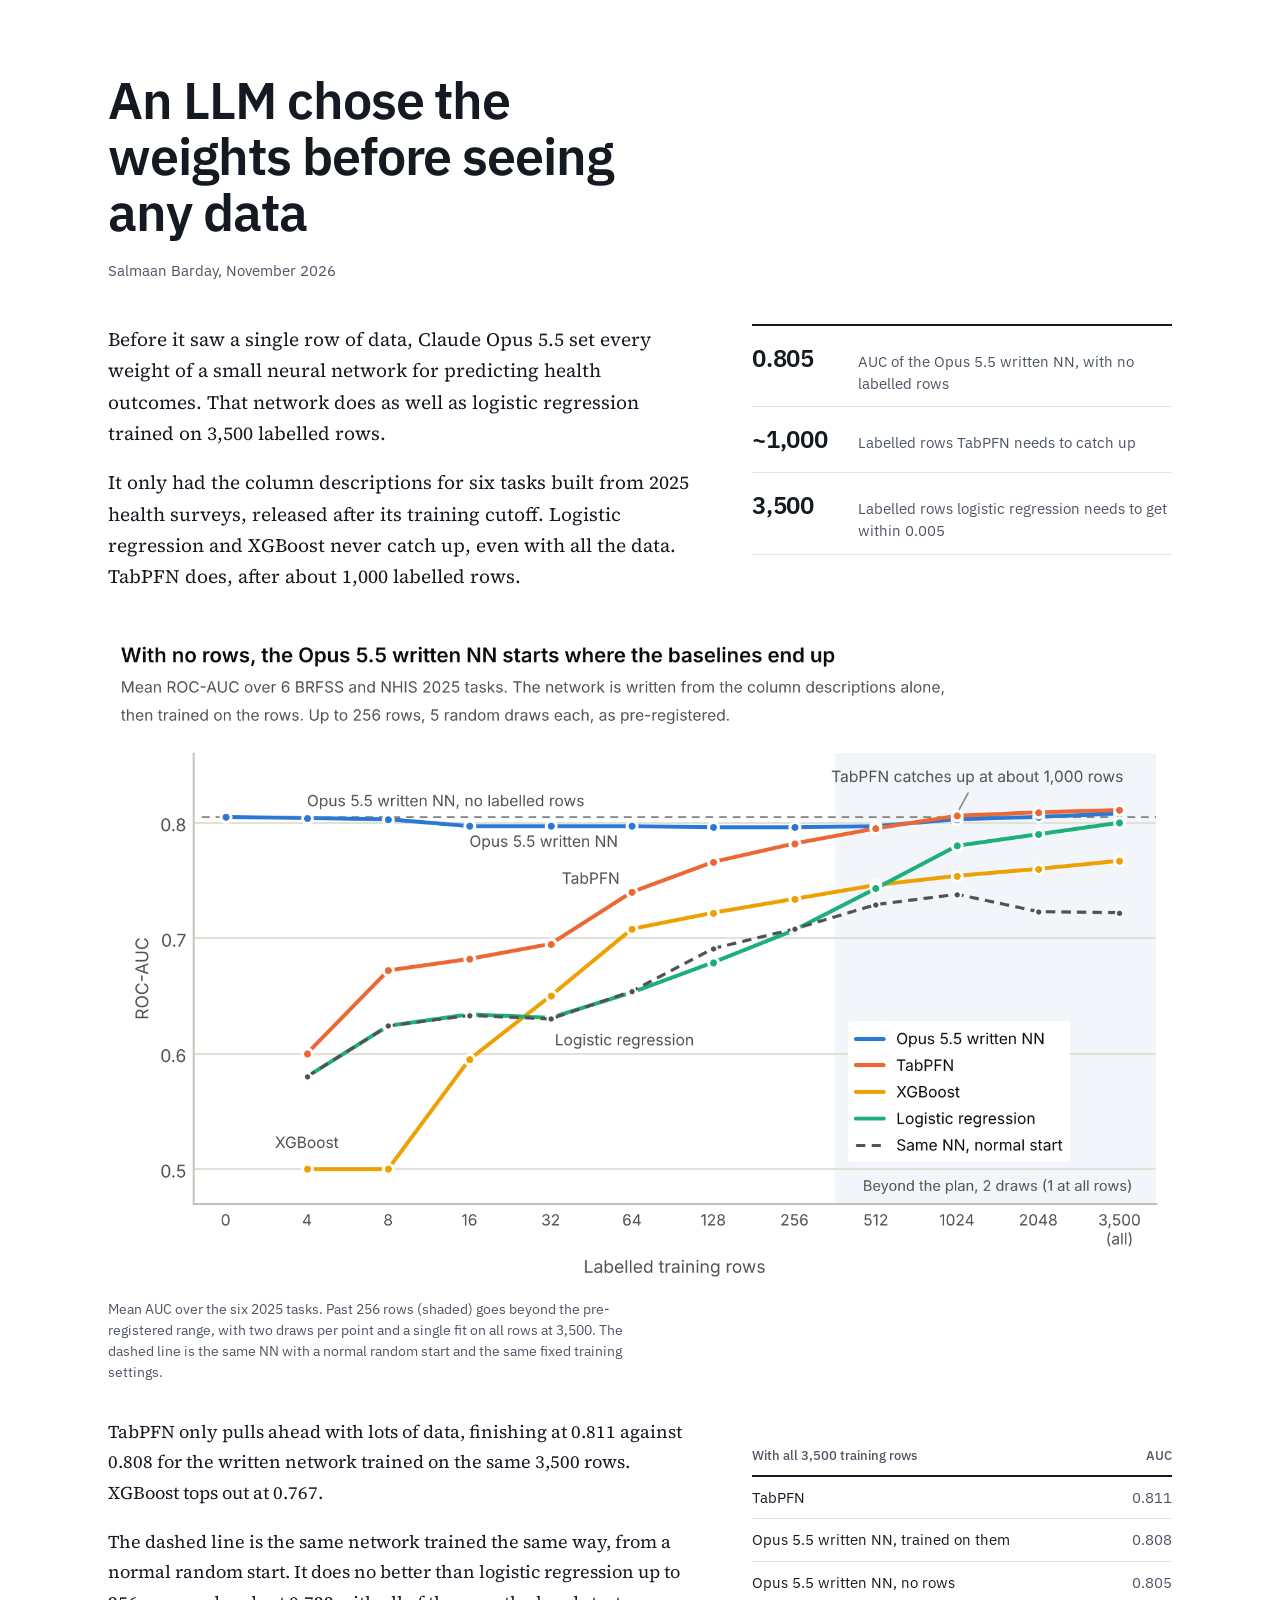
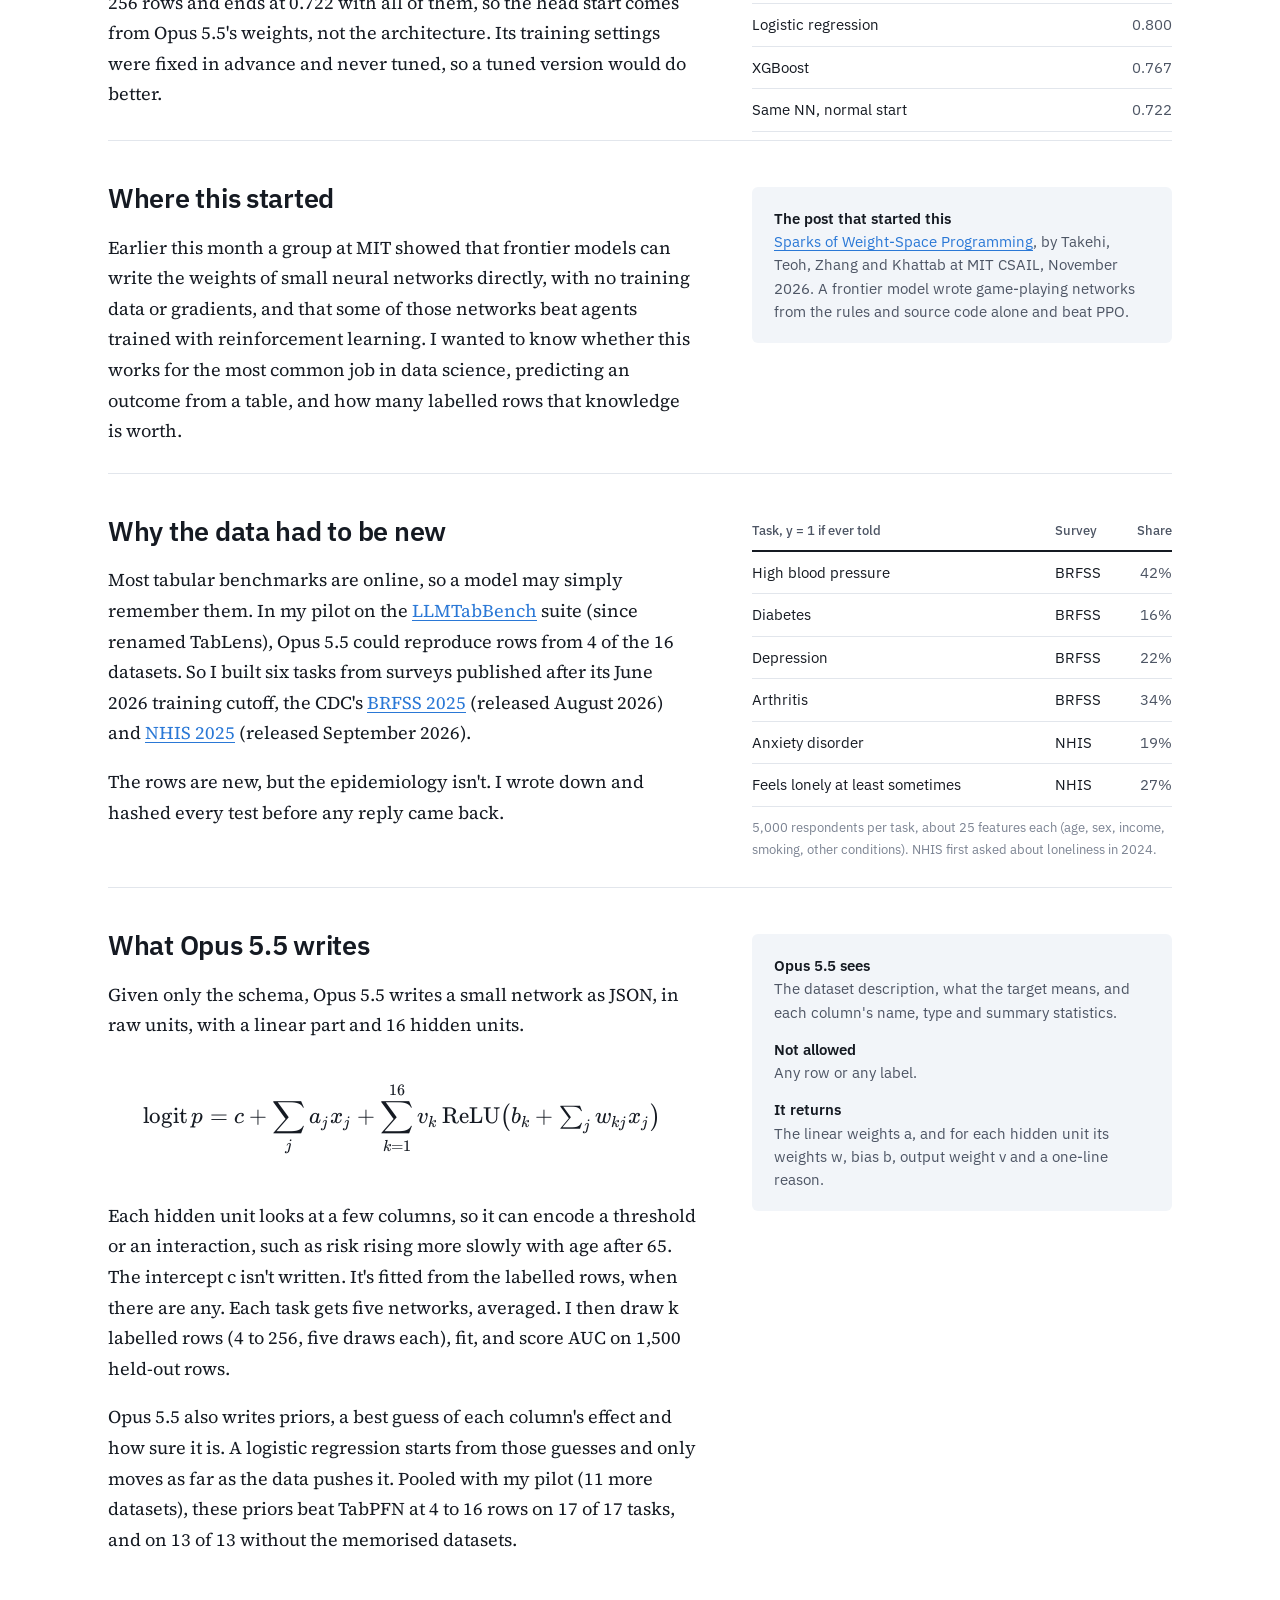
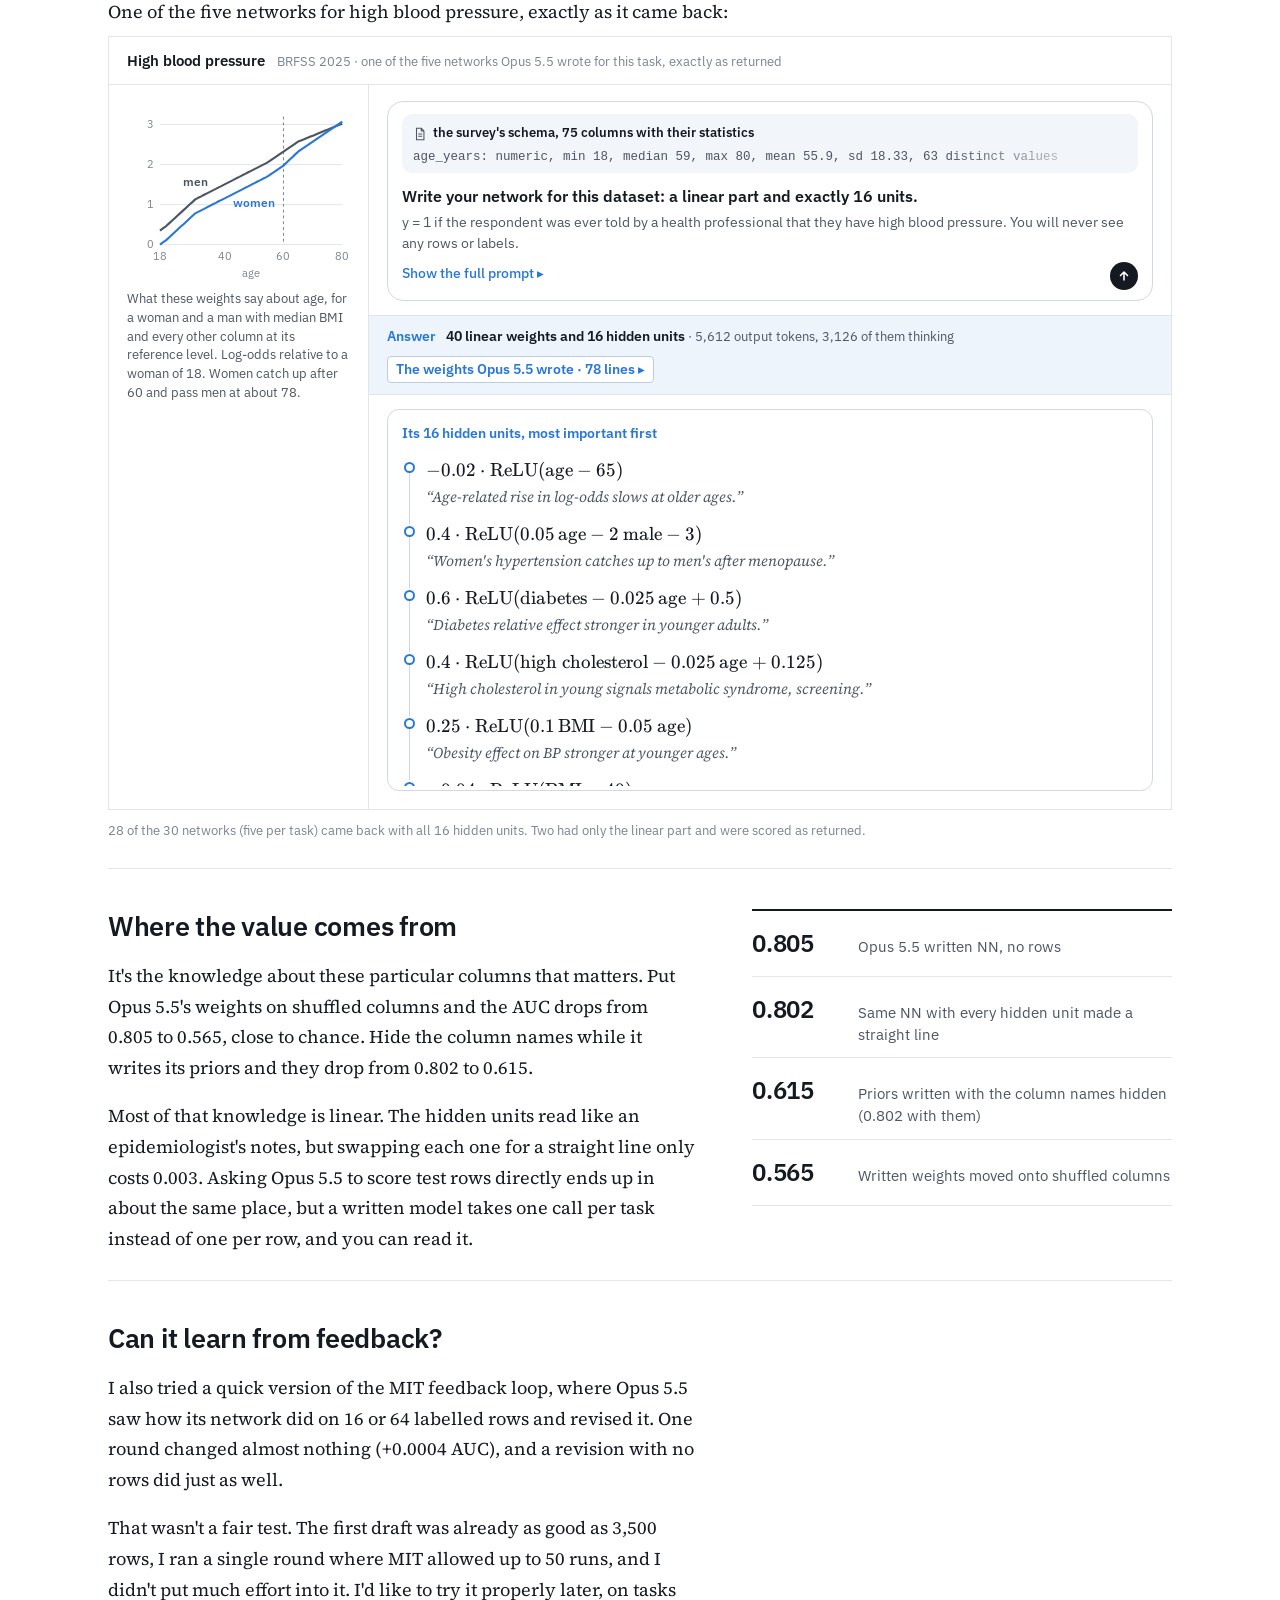
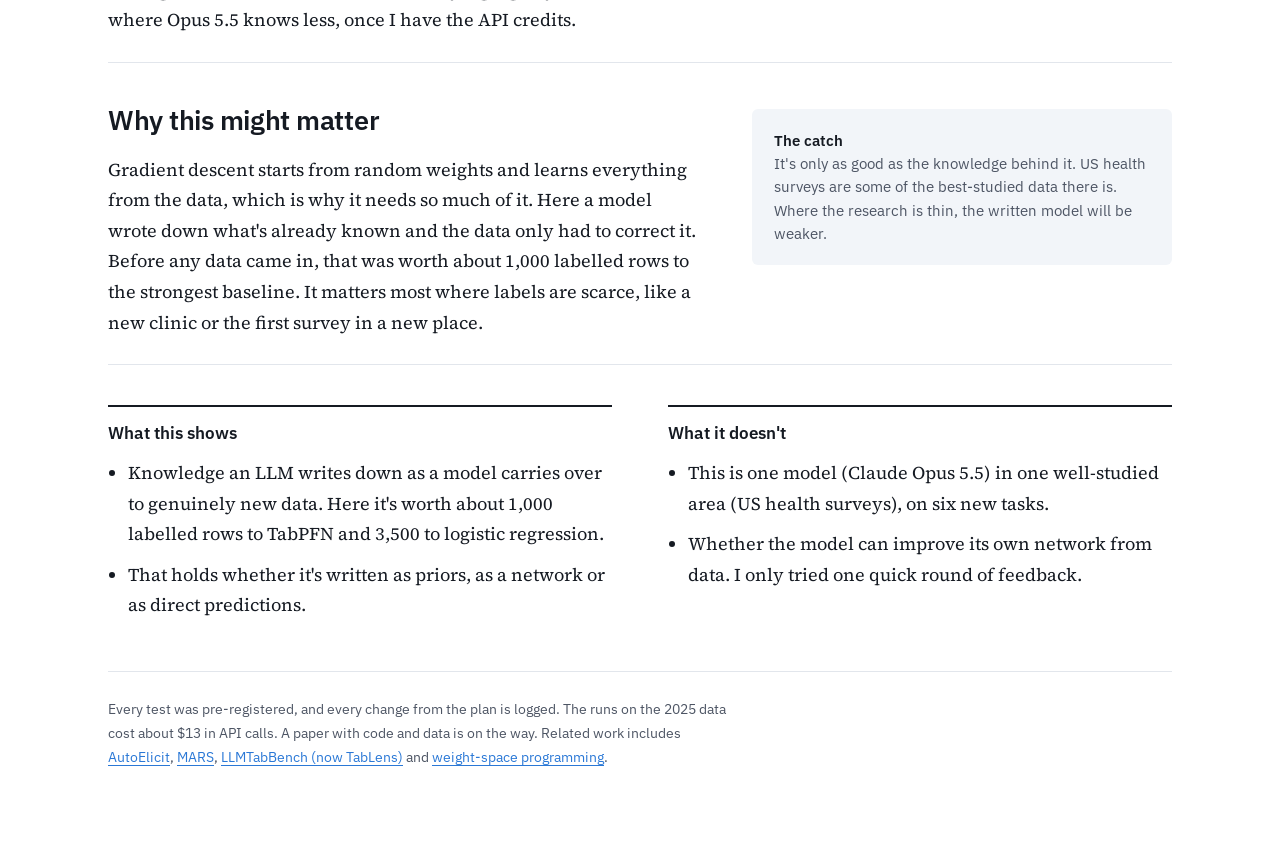
==== commit a5a9b477: "Blog: chart up front, trimmed text, no repeated panel Co-Authored-By: Claude Opus 5.5 <noreply@anthr" ====
--- a/blog/llm-written-models/index.html
+++ b/blog/llm-written-models/index.html
@@ -30,6 +30,10 @@
   .byline { font-family: var(--sans); font-size: 15px; color: var(--ink2); margin: 0 0 40px; }
   .tldr { font-size: 19px; line-height: 1.65; }
   .tldr b { font-family: var(--sans); font-weight: 600; font-size: 15px; display: block; margin-bottom: 6px; color: var(--ink2); }
+  .lead-fig { padding-top: 0; border-top: 0; }
+  header:has(+ .lead-fig) { padding-bottom: 8px; }
+  .lead-fig figure { margin-top: 0; }
+  .card-intro { margin: 24px 0 8px; }
   .qa { font-family: var(--sans); margin: 0; border-top: 2px solid var(--ink); }
   .qa div { padding: 14px 0 15px; border-bottom: 1px solid var(--rule); }
   .qa dt { font-size: 14px; color: var(--ink2); margin-bottom: 3px; }
@@ -154,34 +158,58 @@
     <div class="tldr">
       <p>Before it saw a single row of data, Claude Opus 5.5 set every weight of a small neural network for predicting
       health outcomes. That network does as well as logistic regression trained on 3,500 labelled rows.</p>
-      <p>I only gave it the column descriptions for six prediction tasks, built from 2025 health surveys that came out
-      after its training cutoff. Logistic regression and XGBoost never catch up, even with all the data. TabPFN does,
-      after about 1,000 labelled rows. Most of what Opus 5.5 writes down turns out to be linear, and I haven't yet
-      properly tested whether it can improve its network from data.</p>
-    </div>
-    <dl class="qa">
-      <div><dt>Can it write a useful model with no data?</dt>
-        <dd><strong>Yes.</strong> 0.805 AUC, slightly above logistic regression on all 3,500 rows (0.800).</dd></div>
-      <div><dt>Does it beat a tabular foundation model?</dt>
-        <dd><strong>Up to about 1,000 rows.</strong> With all 3,500, TabPFN is ahead by 0.003. XGBoost and logistic
-          regression never get past it.</dd></div>
-      <div><dt>Can it improve its weights from feedback?</dt>
-        <dd><strong>Not tested properly yet.</strong> One quick round of edits on 16 or 64 rows changed nothing.</dd></div>
+      <p>It only had the column descriptions for six tasks built from 2025 health surveys, released after its training
+      cutoff. Logistic regression and XGBoost never catch up, even with all the data. TabPFN does, after about 1,000
+      labelled rows.</p>
+    </div>
+    <dl class="nums">
+      <div><dt>0.805</dt><dd>AUC of the Opus 5.5 written NN, with no labelled rows</dd></div>
+      <div><dt>~1,000</dt><dd>Labelled rows TabPFN needs to catch up</dd></div>
+      <div><dt>3,500</dt><dd>Labelled rows logistic regression needs to get within 0.005</dd></div>
     </dl>
   </div>
 </header>
+
+<section class="lead-fig">
+  <figure>
+    <a href="fig1_auc_vs_rows.png"><img src="fig1_auc_vs_rows.png" alt="Line chart of ROC-AUC against labelled training rows, from 0 to all 3,500. The Opus 5.5 written NN stays near 0.80 throughout. TabPFN rises from 0.60 at 4 rows to 0.78 at 256 and passes the written network at about 1,000 rows, ending at 0.811. Logistic regression reaches 0.80 only with all 3,500 rows. XGBoost ends at 0.77. The same NN with a normal random start follows logistic regression up to 256 rows, peaks at 0.738 and ends at 0.722."></a>
+    <figcaption>Mean AUC over the six 2025 tasks. Past 256 rows (shaded) goes beyond the pre-registered range, with two
+    draws per point and a single fit on all rows at 3,500. The dashed line is the same NN with a normal random start
+    and the same fixed training settings.</figcaption>
+  </figure>
+  <div class="row">
+    <div>
+      <p>TabPFN only pulls ahead with lots of data, finishing at 0.811 against 0.808 for the written network trained on
+      the same 3,500 rows. XGBoost tops out at 0.767.</p>
+      <p>The dashed line is the same network trained the same way, from a normal random start. It does no better than
+      logistic regression up to 256 rows and ends at 0.722 with all of them, so the head start comes from Opus 5.5's
+      weights, not the architecture. Its training settings were fixed in advance and never tuned, so a tuned version
+      would do better.</p>
+    </div>
+    <div>
+    <table class="tasks allrows">
+      <thead><tr><th>With all 3,500 training rows</th><th class="n">AUC</th></tr></thead>
+      <tbody>
+        <tr><td>TabPFN</td><td class="n">0.811</td></tr>
+        <tr><td>Opus 5.5 written NN, trained on them</td><td class="n">0.808</td></tr>
+        <tr><td>Opus 5.5 written NN, no rows</td><td class="n">0.805</td></tr>
+        <tr><td>Logistic regression</td><td class="n">0.800</td></tr>
+        <tr><td>XGBoost</td><td class="n">0.767</td></tr>
+        <tr><td>Same NN, normal start</td><td class="n">0.722</td></tr>
+      </tbody>
+    </table>
+    </div>
+  </div>
+</section>
 
 <section>
   <div class="row">
     <div>
       <h2>Where this started</h2>
       <p>Earlier this month a group at MIT showed that frontier models can write the weights of small neural networks
-      directly, with no training data and no gradients. Some of those networks beat agents trained with reinforcement
-      learning.</p>
-      <p>That got me thinking about a much more ordinary problem. A lot of everyday data science is predicting an
-      outcome from a table, and the usual tool is gradient descent on labelled rows. If a model can pick good weights
-      for a network that plays a game, can it pick them for a risk model before seeing any data? And if it can, how
-      many labelled rows is that worth?</p>
+      directly, with no training data or gradients, and that some of those networks beat agents trained with
+      reinforcement learning. I wanted to know whether this works for the most common job in data science, predicting
+      an outcome from a table, and how many labelled rows that knowledge is worth.</p>
     </div>
     <div class="side">
       <div class="panel">
@@ -190,9 +218,6 @@
           <dd><a href="https://rikiyat.github.io/blog/weight-space-programming/">Sparks of Weight-Space Programming</a>,
             by Takehi, Teoh, Zhang and Khattab at MIT CSAIL, November 2026. A frontier model wrote game-playing networks
             from the rules and source code alone and beat PPO.</dd>
-          <dt>What I asked instead</dt>
-          <dd>The same idea for predicting from tables, compared with gradient descent, XGBoost and TabPFN, on data the
-            model can't have seen.</dd>
         </dl>
       </div>
     </div>
@@ -203,14 +228,13 @@
   <div class="row">
     <div>
       <h2>Why the data had to be new</h2>
-      <p>It's hard to trust results on LLMs and tabular data, because most benchmark datasets are online. In my pilot
-      on the <a href="https://arxiv.org/abs/2605.24417">LLMTabBench</a> suite (since renamed TabLens), Opus 5.5 could
-      reproduce rows from 4 of the 16 datasets. So I built six tasks from surveys published after its June 2026
-      training cutoff, the CDC's <a href="https://www.cdc.gov/brfss/annual_data/annual_2025.html">BRFSS 2025</a>
-      (released August 2026) and <a href="https://www.cdc.gov/nchs/nhis/">NHIS 2025</a> (released September 2026).</p>
-      <p>The rows are new, but the epidemiology isn't, and that's what I wanted to measure. How much is the model's
-      existing knowledge worth on data it can't have memorised? I wrote down and hashed every test before any reply
-      came back.</p>
+      <p>Most tabular benchmarks are online, so a model may simply remember them. In my pilot on the
+      <a href="https://arxiv.org/abs/2605.24417">LLMTabBench</a> suite (since renamed TabLens), Opus 5.5 could reproduce
+      rows from 4 of the 16 datasets. So I built six tasks from surveys published after its June 2026 training cutoff,
+      the CDC's <a href="https://www.cdc.gov/brfss/annual_data/annual_2025.html">BRFSS 2025</a> (released August 2026)
+      and <a href="https://www.cdc.gov/nchs/nhis/">NHIS 2025</a> (released September 2026).</p>
+      <p>The rows are new, but the epidemiology isn't. I wrote down and hashed every test before any reply came
+      back.</p>
     </div>
     <div class="side">
       <table class="tasks">
@@ -238,14 +262,12 @@
       units.</p>
       <div class="formula"><span class="katex-display"><span class="katex"><span class="katex-html" aria-hidden="true"><span class="base"><span class="strut" style="height:0.8889em;vertical-align:-0.1944em;"></span><span class="mop"><span class="mord mathrm">logit</span></span><span class="mspace" style="margin-right:0.1667em;"></span><span class="mord mathnormal">p</span><span class="mspace" style="margin-right:0.2778em;"></span><span class="mrel">=</span><span class="mspace" style="margin-right:0.2778em;"></span></span><span class="base"><span class="strut" style="height:0.6667em;vertical-align:-0.0833em;"></span><span class="mord mathnormal">c</span><span class="mspace" style="margin-right:0.2222em;"></span><span class="mbin">+</span><span class="mspace" style="margin-right:0.2222em;"></span></span><span class="base"><span class="strut" style="height:2.4638em;vertical-align:-1.4138em;"></span><span class="mop op-limits"><span class="vlist-t vlist-t2"><span class="vlist-r"><span class="vlist" style="height:1.05em;"><span style="top:-1.8723em;margin-left:0em;"><span class="pstrut" style="height:3.05em;"></span><span class="sizing reset-size6 size3 mtight"><span class="mord mathnormal mtight" style="margin-right:0.05724em;">j</span></span></span><span style="top:-3.05em;"><span class="pstrut" style="height:3.05em;"></span><span><span class="mop op-symbol large-op">∑</span></span></span></span><span class="vlist-s">​</span></span><span class="vlist-r"><span class="vlist" style="height:1.4138em;"><span></span></span></span></span></span><span class="mspace" style="margin-right:0.1667em;"></span><span class="mord"><span class="mord mathnormal">a</span><span class="msupsub"><span class="vlist-t vlist-t2"><span class="vlist-r"><span class="vlist" style="height:0.3117em;"><span style="top:-2.55em;margin-left:0em;margin-right:0.05em;"><span class="pstrut" style="height:2.7em;"></span><span class="sizing reset-size6 size3 mtight"><span class="mord mathnormal mtight" style="margin-right:0.05724em;">j</span></span></span></span><span class="vlist-s">​</span></span><span class="vlist-r"><span class="vlist" style="height:0.2861em;"><span></span></span></span></span></span></span><span class="mord"><span class="mord mathnormal">x</span><span class="msupsub"><span class="vlist-t vlist-t2"><span class="vlist-r"><span class="vlist" style="height:0.3117em;"><span style="top:-2.55em;margin-left:0em;margin-right:0.05em;"><span class="pstrut" style="height:2.7em;"></span><span class="sizing reset-size6 size3 mtight"><span class="mord mathnormal mtight" style="margin-right:0.05724em;">j</span></span></span></span><span class="vlist-s">​</span></span><span class="vlist-r"><span class="vlist" style="height:0.2861em;"><span></span></span></span></span></span></span><span class="mspace" style="margin-right:0.2222em;"></span><span class="mbin">+</span><span class="mspace" style="margin-right:0.2222em;"></span></span><span class="base"><span class="strut" style="height:3.1032em;vertical-align:-1.3021em;"></span><span class="mop op-limits"><span class="vlist-t vlist-t2"><span class="vlist-r"><span class="vlist" style="height:1.8011em;"><span style="top:-1.8479em;margin-left:0em;"><span class="pstrut" style="height:3.05em;"></span><span class="sizing reset-size6 size3 mtight"><span class="mord mtight"><span class="mord mathnormal mtight" style="margin-right:0.03148em;">k</span><span class="mrel mtight">=</span><span class="mord mtight">1</span></span></span></span><span style="top:-3.05em;"><span class="pstrut" style="height:3.05em;"></span><span><span class="mop op-symbol large-op">∑</span></span></span><span style="top:-4.3em;margin-left:0em;"><span class="pstrut" style="height:3.05em;"></span><span class="sizing reset-size6 size3 mtight"><span class="mord mtight"><span class="mord mtight">16</span></span></span></span></span><span class="vlist-s">​</span></span><span class="vlist-r"><span class="vlist" style="height:1.3021em;"><span></span></span></span></span></span><span class="mspace" style="margin-right:0.1667em;"></span><span class="mord"><span class="mord mathnormal" style="margin-right:0.03588em;">v</span><span class="msupsub"><span class="vlist-t vlist-t2"><span class="vlist-r"><span class="vlist" style="height:0.3361em;"><span style="top:-2.55em;margin-left:-0.0359em;margin-right:0.05em;"><span class="pstrut" style="height:2.7em;"></span><span class="sizing reset-size6 size3 mtight"><span class="mord mathnormal mtight" style="margin-right:0.03148em;">k</span></span></span></span><span class="vlist-s">​</span></span><span class="vlist-r"><span class="vlist" style="height:0.15em;"><span></span></span></span></span></span></span><span class="mspace" style="margin-right:0.1667em;"></span><span class="mord"><span class="mord mathrm">ReLU</span></span><span class="mord"><span class="delimsizing size1">(</span></span><span class="mord"><span class="mord mathnormal">b</span><span class="msupsub"><span class="vlist-t vlist-t2"><span class="vlist-r"><span class="vlist" style="height:0.3361em;"><span style="top:-2.55em;margin-left:0em;margin-right:0.05em;"><span class="pstrut" style="height:2.7em;"></span><span class="sizing reset-size6 size3 mtight"><span class="mord mathnormal mtight" style="margin-right:0.03148em;">k</span></span></span></span><span class="vlist-s">​</span></span><span class="vlist-r"><span class="vlist" style="height:0.15em;"><span></span></span></span></span></span></span><span class="mspace" style="margin-right:0.2222em;"></span><span class="mbin">+</span><span class="mspace" style="margin-right:0.2222em;"></span></span><span class="base"><span class="strut" style="height:1.2858em;vertical-align:-0.4358em;"></span><span class="mop"><span class="mop op-symbol small-op" style="position:relative;top:0em;">∑</span><span class="msupsub"><span class="vlist-t vlist-t2"><span class="vlist-r"><span class="vlist" style="height:0.162em;"><span style="top:-2.4003em;margin-left:0em;margin-right:0.05em;"><span class="pstrut" style="height:2.7em;"></span><span class="sizing reset-size6 size3 mtight"><span class="mord mathnormal mtight" style="margin-right:0.05724em;">j</span></span></span></span><span class="vlist-s">​</span></span><span class="vlist-r"><span class="vlist" style="height:0.4358em;"><span></span></span></span></span></span></span><span class="mspace" style="margin-right:0.1667em;"></span><span class="mord"><span class="mord mathnormal" style="margin-right:0.02691em;">w</span><span class="msupsub"><span class="vlist-t vlist-t2"><span class="vlist-r"><span class="vlist" style="height:0.3361em;"><span style="top:-2.55em;margin-left:-0.0269em;margin-right:0.05em;"><span class="pstrut" style="height:2.7em;"></span><span class="sizing reset-size6 size3 mtight"><span class="mord mtight"><span class="mord mathnormal mtight" style="margin-right:0.05724em;">kj</span></span></span></span></span><span class="vlist-s">​</span></span><span class="vlist-r"><span class="vlist" style="height:0.2861em;"><span></span></span></span></span></span></span><span class="mord"><span class="mord mathnormal">x</span><span class="msupsub"><span class="vlist-t vlist-t2"><span class="vlist-r"><span class="vlist" style="height:0.3117em;"><span style="top:-2.55em;margin-left:0em;margin-right:0.05em;"><span class="pstrut" style="height:2.7em;"></span><span class="sizing reset-size6 size3 mtight"><span class="mord mathnormal mtight" style="margin-right:0.05724em;">j</span></span></span></span><span class="vlist-s">​</span></span><span class="vlist-r"><span class="vlist" style="height:0.2861em;"><span></span></span></span></span></span></span><span class="mord"><span class="delimsizing size1">)</span></span></span></span></span></span></div>
       <p>Each hidden unit looks at a few columns, so it can encode a threshold or an interaction, such as risk rising more
-      slowly with age after 65. Opus 5.5 doesn't write the intercept c. That gets fitted from the labelled rows, when
-      there are any.</p>
-      <p>I also had Opus 5.5 write something simpler, a prior. For each column it gives a best guess of the effect and
-      how confident it is. A logistic regression then starts from those guesses and only moves as far as the data
-      pushes it. That's what I mean by Opus 5.5's priors further down.</p>
-      <p>Each task gets five of these networks, averaged. Then I follow the usual few-shot setup. I draw k labelled
-      rows (4 to 256, five draws each), fit, and score AUC on 1,500 held-out rows. Here's one of the five networks for
-      high blood pressure, exactly as it came back.</p>
+      slowly with age after 65. The intercept c isn't written. It's fitted from the labelled rows, when there are any.
+      Each task gets five networks, averaged. I then draw k labelled rows (4 to 256, five draws each), fit, and score
+      AUC on 1,500 held-out rows.</p>
+      <p>Opus 5.5 also writes priors, a best guess of each column's effect and how sure it is. A logistic regression
+      starts from those guesses and only moves as far as the data pushes it. Pooled with my pilot (11 more datasets),
+      these priors beat TabPFN at 4 to 16 rows on 17 of 17 tasks, and on 13 of 13 without the memorised datasets.</p>
     </div>
     <div class="side">
       <div class="panel">
@@ -259,6 +281,7 @@
       </div>
     </div>
   </div>
+  <p class="card-intro">One of the five networks for high blood pressure, exactly as it came back:</p>
   <figure class="card" aria-label="One of the networks Opus 5.5 wrote for high blood pressure, with the prompt it was given">
     <div class="card-top"><b>High blood pressure</b><span>BRFSS 2025 · one of the five networks Opus 5.5 wrote for this task, exactly as returned</span></div>
     <div class="card-body">
@@ -497,58 +520,15 @@
 </section>
 
 <section>
-  <h2>How many rows it's worth</h2>
-  <figure>
-    <a href="fig1_auc_vs_rows.png"><img src="fig1_auc_vs_rows.png" alt="Line chart of ROC-AUC against labelled training rows, from 0 to all 3,500. The Opus 5.5 written NN stays near 0.80 throughout. TabPFN rises from 0.60 at 4 rows to 0.78 at 256 and passes the written network at about 1,000 rows, ending at 0.811. Logistic regression reaches 0.80 only with all 3,500 rows. XGBoost ends at 0.77. The same NN with a normal random start follows logistic regression up to 256 rows, peaks at 0.738 and ends at 0.722."></a>
-    <figcaption>Mean AUC over the six 2025 tasks. The shaded part goes past the pre-registered range. I added it to see
-    where the data catches up, with two draws per point and a single fit on all rows at 3,500. The dashed line is the
-    same NN with a normal random start and the same fixed training settings.</figcaption>
-  </figure>
-  <div class="row">
-    <div>
-      <p>With no rows, the written network scores 0.805. TabPFN needs about 1,000 labelled rows to match it. Logistic
-      regression gets within 0.005 only with all 3,500, and XGBoost tops out at 0.767. TabPFN does pull ahead once it
-      has lots of data, finishing at 0.811 against 0.808 for the written network trained on the same rows.</p>
-      <p>The dashed line is the same network, trained the same way, but from a normal random start. Up to 256 rows it's
-      no better than logistic regression. With more rows it falls behind, finishing at 0.722 while the written network
-      gets to 0.808. The head start comes from the weights Opus 5.5 picked rather than from the architecture. One
-      caveat is that I fixed this network's training settings in advance and never tuned them, so a tuned version
-      would do better. Logistic regression is a fairer guide to what the rows can do on their own.</p>
-      <p>The gap is widest with very few rows. Pooled with my pilot (11 more datasets), Opus 5.5's priors beat TabPFN
-      at 4 to 16 rows on 17 of 17 tasks, and on 13 of 13 once I drop the datasets it had memorised.</p>
-    </div>
-    <div>
-    <dl class="nums">
-      <div><dt>0.805</dt><dd>Opus 5.5 written NN, no labelled rows</dd></div>
-      <div><dt>~1,000</dt><dd>Rows TabPFN needs to catch up</dd></div>
-      <div><dt>3,500</dt><dd>Rows logistic regression needs to get within 0.005</dd></div>
-      <div><dt>17/17</dt><dd>Tasks where Opus 5.5's priors beat TabPFN at 4 to 16 rows</dd></div>
-    </dl>
-    <table class="tasks allrows">
-      <thead><tr><th>With all 3,500 training rows</th><th class="n">AUC</th></tr></thead>
-      <tbody>
-        <tr><td>TabPFN</td><td class="n">0.811</td></tr>
-        <tr><td>Opus 5.5 written NN, trained on them</td><td class="n">0.808</td></tr>
-        <tr><td>Opus 5.5 written NN, no rows</td><td class="n">0.805</td></tr>
-        <tr><td>Logistic regression</td><td class="n">0.800</td></tr>
-        <tr><td>XGBoost</td><td class="n">0.767</td></tr>
-        <tr><td>Same NN, normal start</td><td class="n">0.722</td></tr>
-      </tbody>
-    </table>
-    </div>
-  </div>
-</section>
-
-<section>
   <div class="row">
     <div>
       <h2>Where the value comes from</h2>
-      <p>What matters is what Opus 5.5 knows about these particular columns. Put its weights on shuffled columns and the
-      AUC drops from 0.805 to 0.565, close to chance. Hide the column names while it writes its priors and they drop
+      <p>It's the knowledge about these particular columns that matters. Put Opus 5.5's weights on shuffled columns and
+      the AUC drops from 0.805 to 0.565, close to chance. Hide the column names while it writes its priors and they drop
       from 0.802 to 0.615.</p>
-      <p>The hidden units read like an epidemiologist's notes, but swapping each one for a straight line only costs
-      0.003. I also asked Opus 5.5 to score test rows directly, and it ended up in about the same place. Writing a model
-      is cheaper, though, at one call per task instead of one per row, and you can read what it did.</p>
+      <p>Most of that knowledge is linear. The hidden units read like an epidemiologist's notes, but swapping each one
+      for a straight line only costs 0.003. Asking Opus 5.5 to score test rows directly ends up in about the same place,
+      but a written model takes one call per task instead of one per row, and you can read it.</p>
     </div>
     <div>
     <dl class="nums">
@@ -565,13 +545,12 @@
   <div class="row">
     <div>
       <h2>Can it learn from feedback?</h2>
-      <p>I also tried a quick version of the MIT feedback loop. Opus 5.5 saw how its network did on 16 or 64 labelled
-      rows and revised it. One round changed almost nothing (+0.0004 AUC), and a revision with no rows at all did just as
-      well, so there's no sign it learned anything from the rows.</p>
-      <p>This wasn't a fair test, and I didn't put much effort into it. The first draft was already as good as 3,500
-      rows, so a few dozen had little to add. I also ran a single round. The MIT setup let the model run its network
-      up to 50 times and keep only the changes that helped. I'd like to try this properly later, on tasks where
-      Opus 5.5 knows less, once I have the API credits to run it at scale.</p>
+      <p>I also tried a quick version of the MIT feedback loop, where Opus 5.5 saw how its network did on 16 or 64
+      labelled rows and revised it. One round changed almost nothing (+0.0004 AUC), and a revision with no rows did
+      just as well.</p>
+      <p>That wasn't a fair test. The first draft was already as good as 3,500 rows, I ran a single round where MIT
+      allowed up to 50 runs, and I didn't put much effort into it. I'd like to try it properly later, on tasks where
+      Opus 5.5 knows less, once I have the API credits.</p>
     </div>
   </div>
 </section>
@@ -580,21 +559,17 @@
   <div class="row">
     <div>
       <h2>Why this might matter</h2>
-      <p>Gradient descent starts from random weights and has to learn everything from the data, which is why it needs so
-      much. These results suggest splitting the work differently. A model writes down what's already known, and the
-      data corrects it. Here, the written network was worth about 1,000 labelled rows to the strongest baseline before
-      any data came in.</p>
-      <p>That's most useful where labels are scarce or expensive, like a new clinic, a new programme or the first survey
-      in a new place. It also raises a wider question for any problem we'd normally hand to an optimiser. How much of
-      that search is just rediscovering things that are already known?</p>
+      <p>Gradient descent starts from random weights and learns everything from the data, which is why it needs so much
+      of it. Here a model wrote down what's already known and the data only had to correct it. Before any data came in,
+      that was worth about 1,000 labelled rows to the strongest baseline. It matters most where labels are scarce, like
+      a new clinic or the first survey in a new place.</p>
     </div>
     <div class="side">
       <div class="panel">
         <dl>
           <dt>The catch</dt>
           <dd>It's only as good as the knowledge behind it. US health surveys are some of the best-studied data there is.
-            Where the research is thin, the written model will be weaker, and that's exactly where the data, and whether
-            the model can learn from it, matter most.</dd>
+            Where the research is thin, the written model will be weaker.</dd>
         </dl>
       </div>
     </div>
@@ -606,23 +581,20 @@
     <div>
       <h3>What this shows</h3>
       <ul>
-        <li>Knowledge that an LLM writes down as a model carries over to genuinely new data. On these tasks it's worth
-          about 1,000 labelled rows to TabPFN and 3,500 to logistic regression.</li>
-        <li>That holds whether the knowledge is written as priors, as a network or as direct predictions.</li>
+        <li>Knowledge an LLM writes down as a model carries over to genuinely new data. Here it's worth about 1,000
+          labelled rows to TabPFN and 3,500 to logistic regression.</li>
+        <li>That holds whether it's written as priors, as a network or as direct predictions.</li>
       </ul>
     </div>
     <div>
       <h3>What it doesn't</h3>
       <ul>
-        <li>This is one model (Claude Opus 5.5) in one well-studied area (US health surveys), on six new tasks. The rows
-          are new, but the relationships are well documented.</li>
-        <li>It doesn't show whether the model can improve its own network from data. I only tried one quick round of
-          feedback.</li>
+        <li>This is one model (Claude Opus 5.5) in one well-studied area (US health surveys), on six new tasks.</li>
+        <li>Whether the model can improve its own network from data. I only tried one quick round of feedback.</li>
       </ul>
     </div>
   </div>
 </section>
-
 <footer>
   <p>Every test was pre-registered, and every change from the plan is logged. The runs on the 2025 data cost about $13
   in API calls. A paper
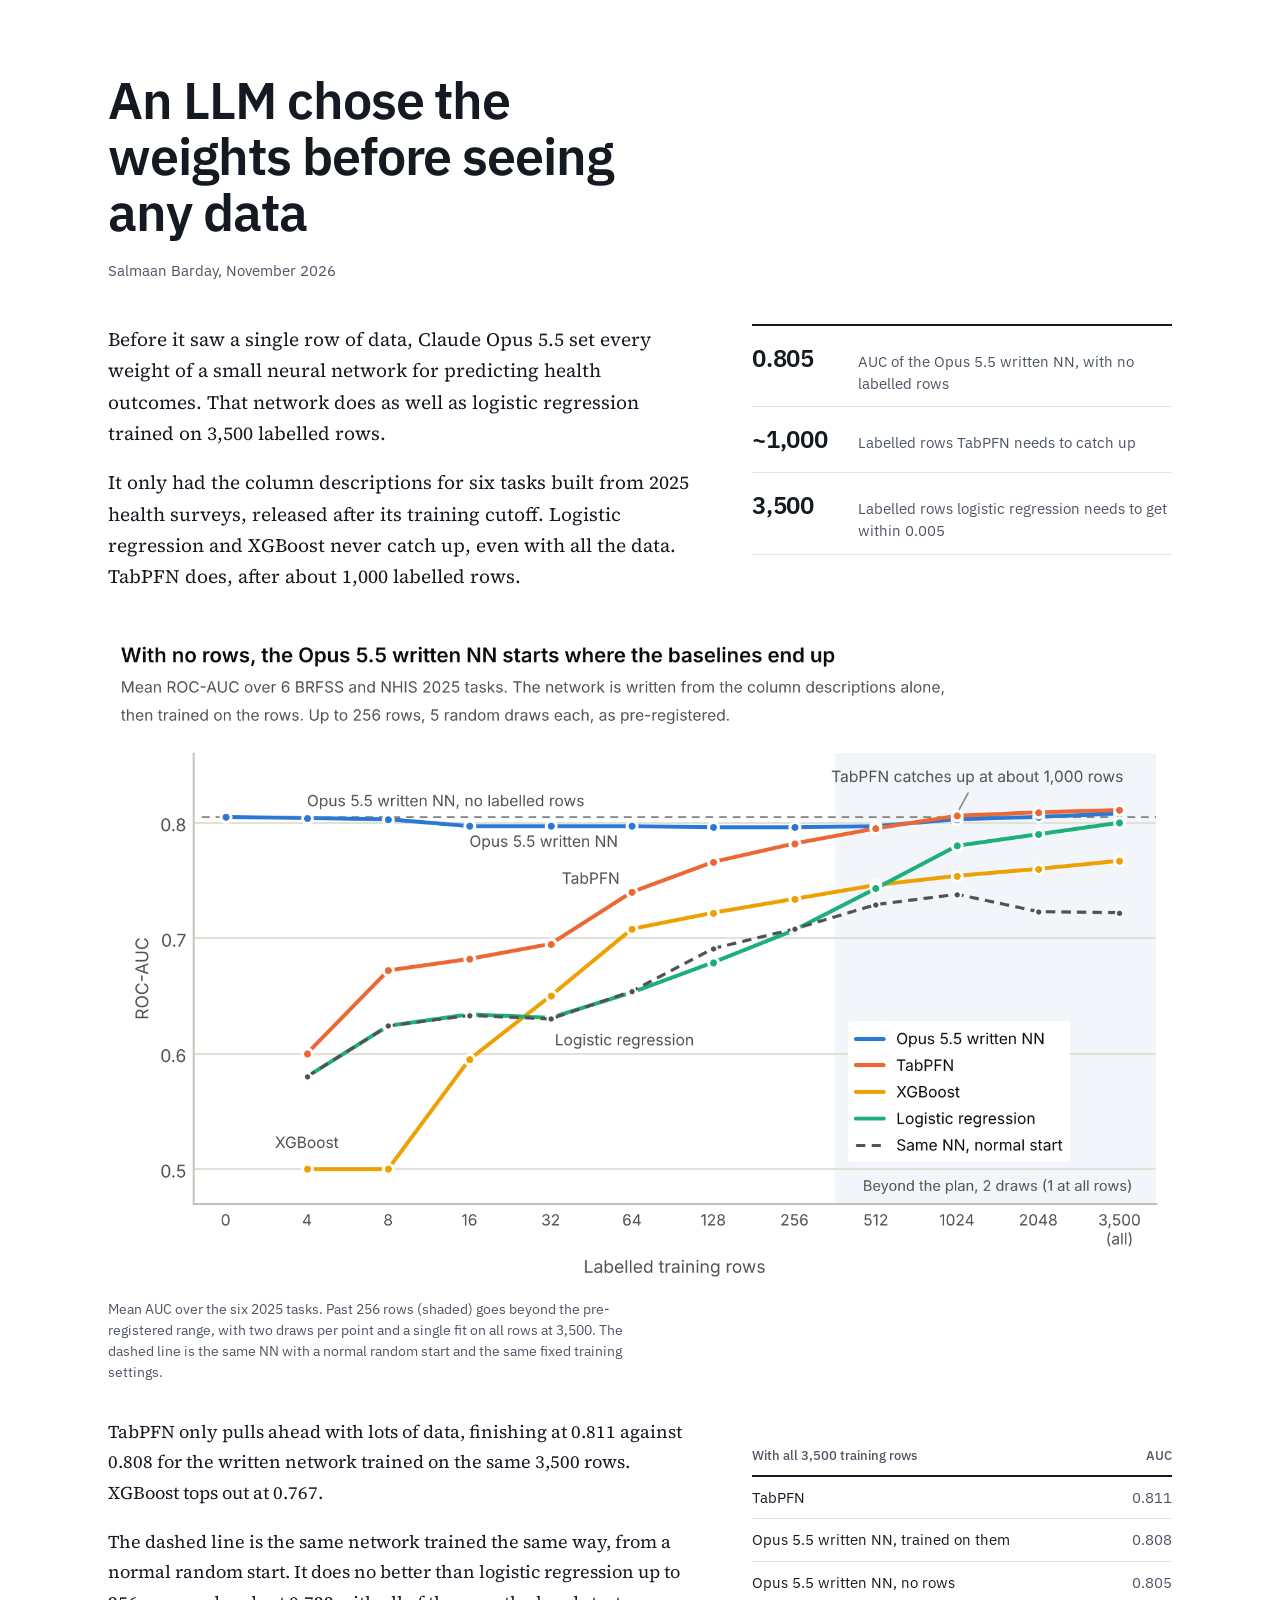
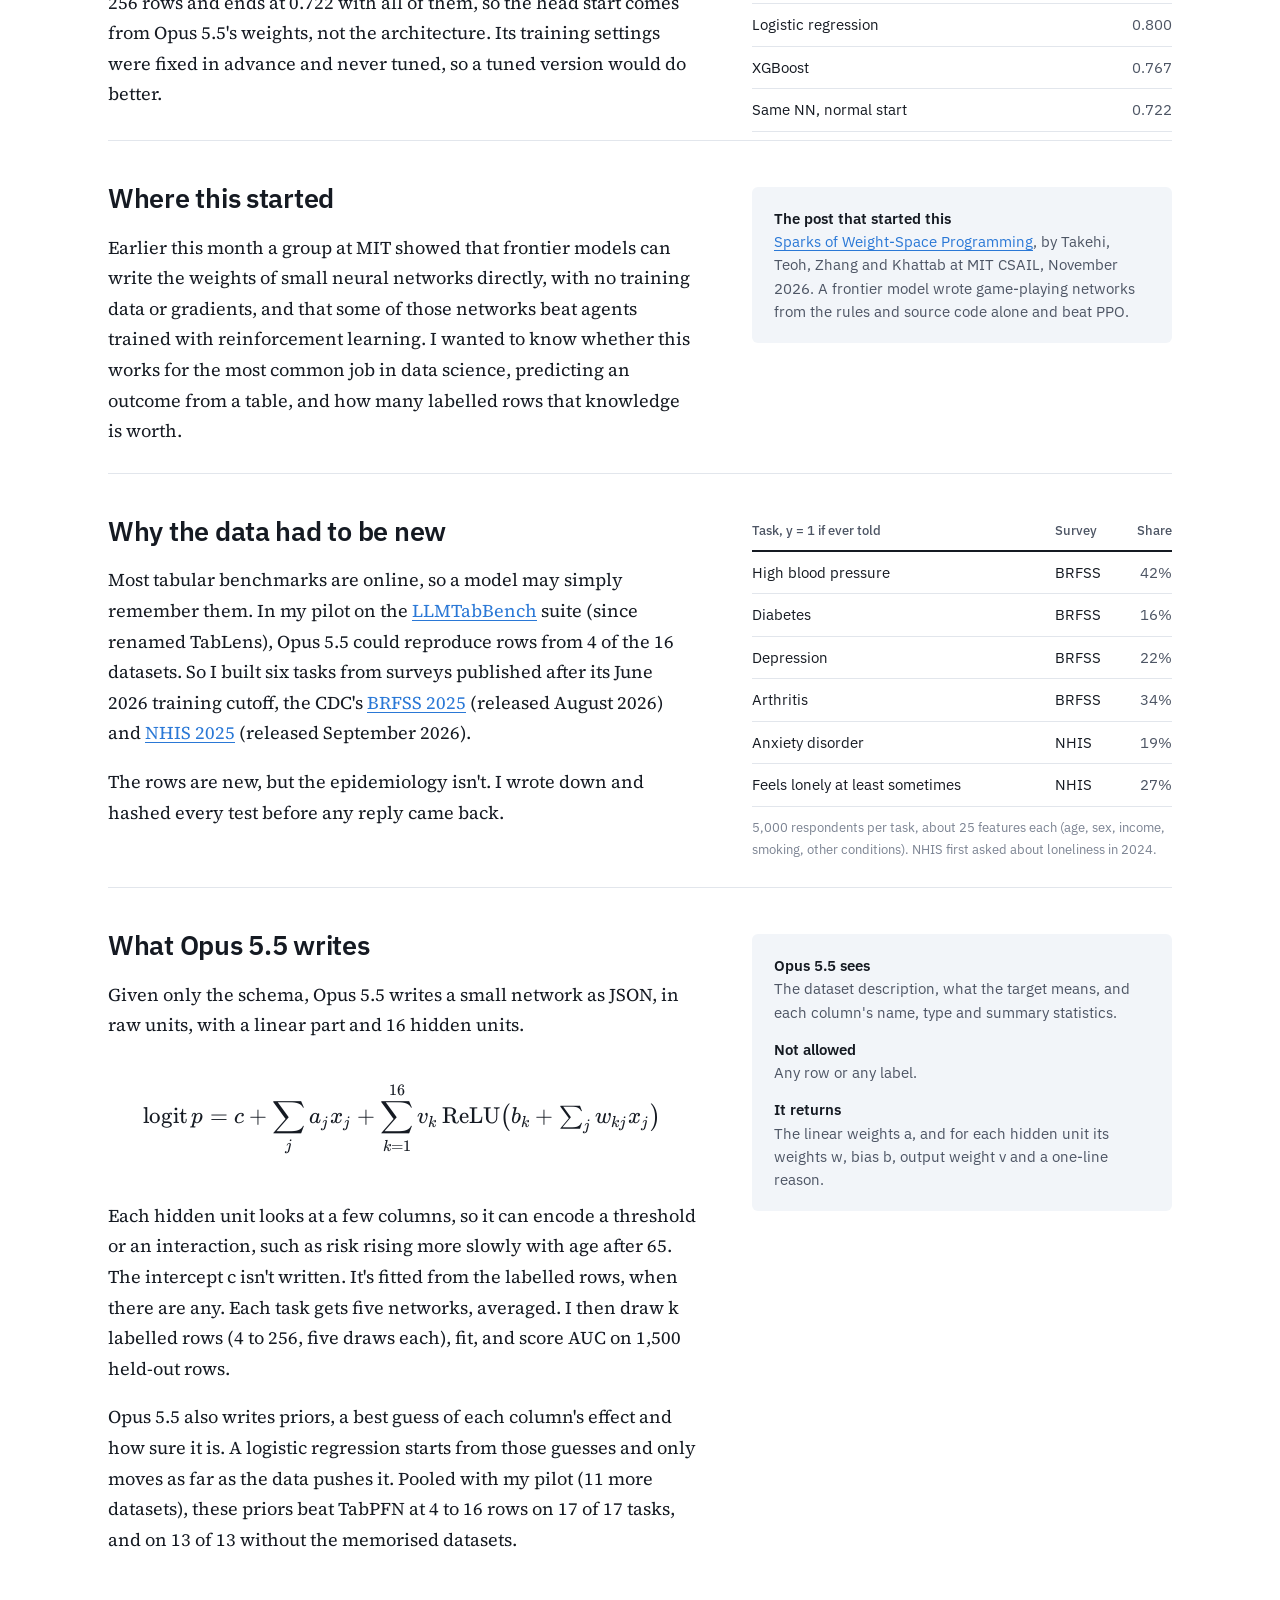
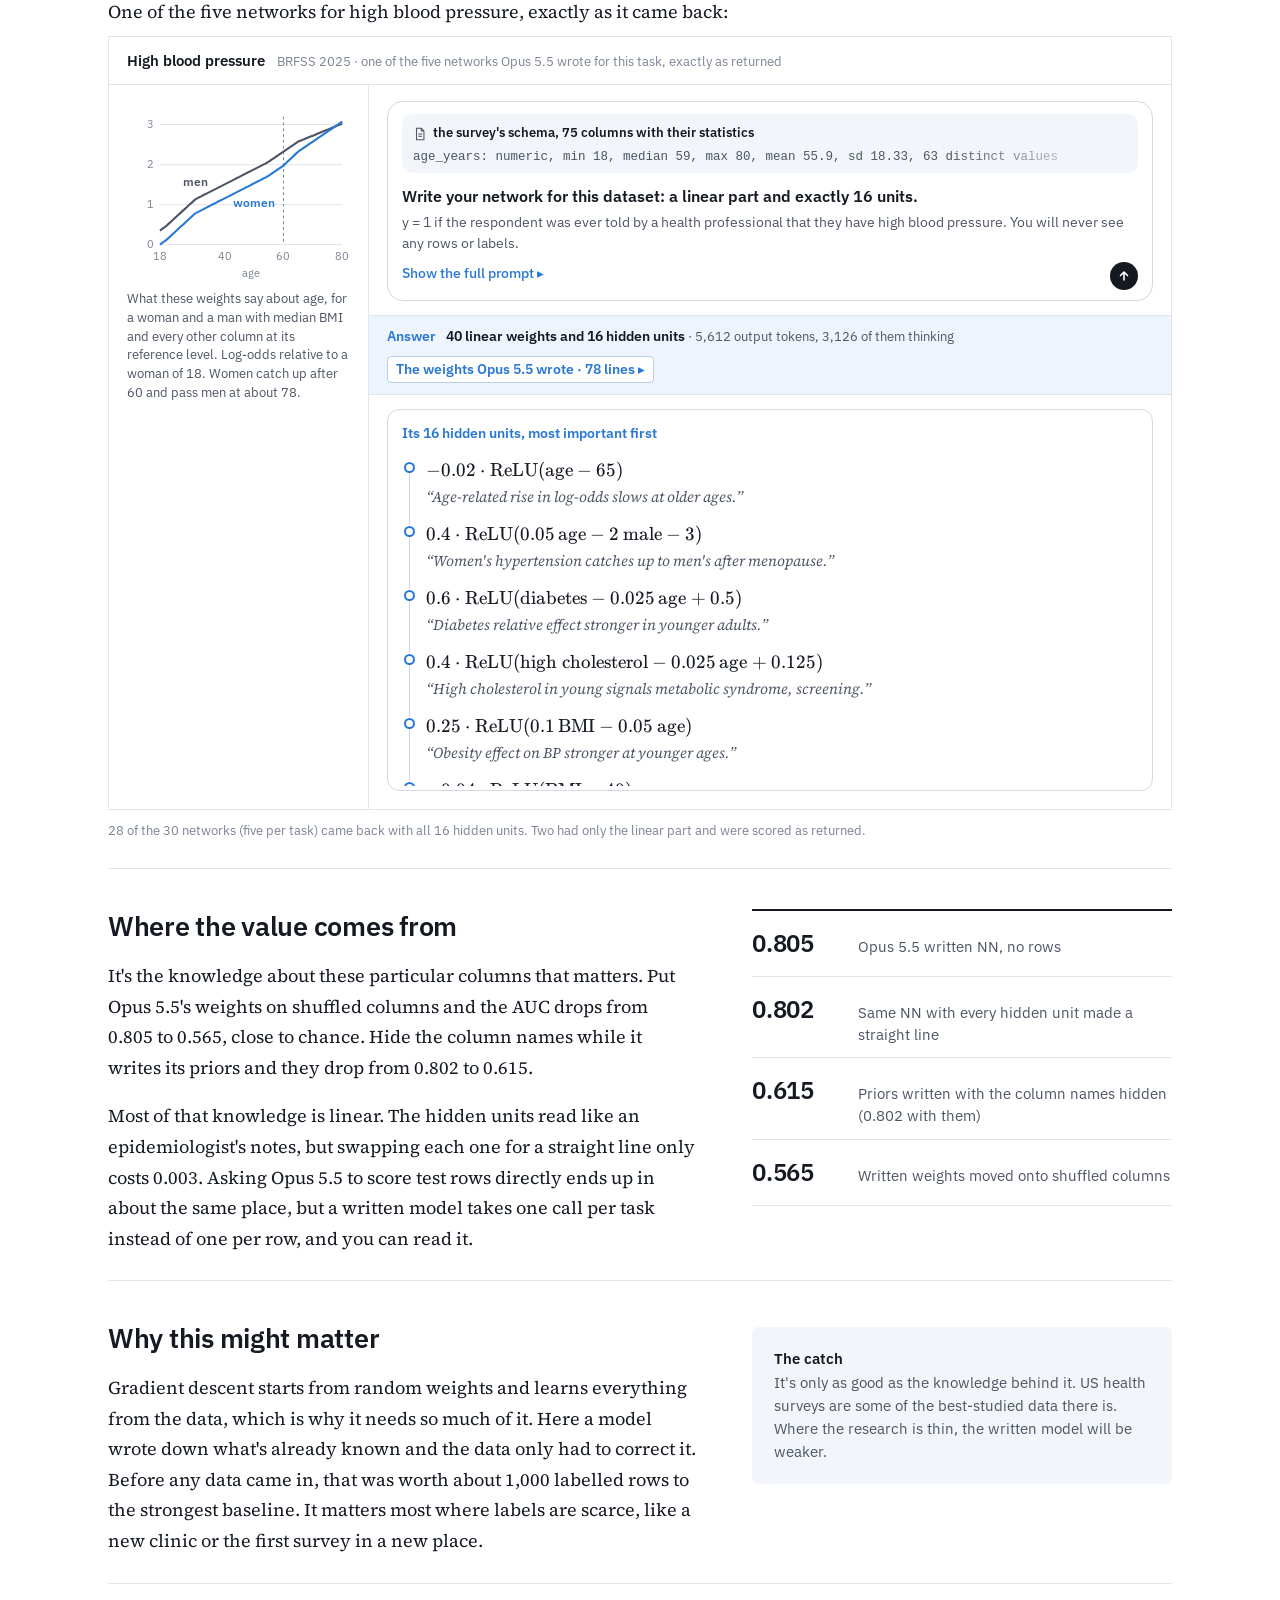
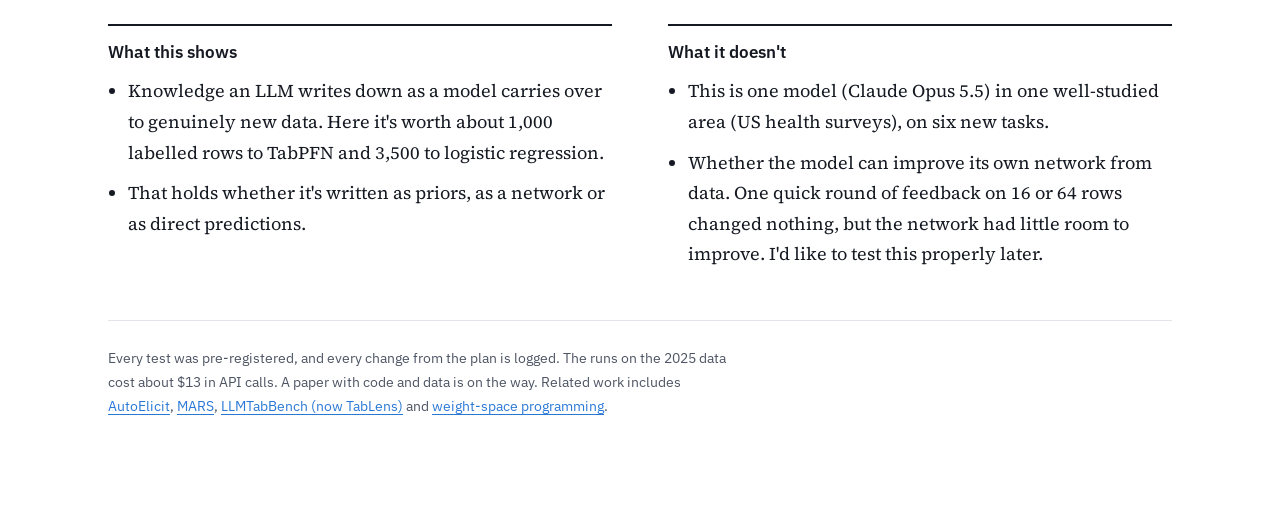
==== commit 56e60bdb: "Blog: fold the feedback section into one line Co-Authored-By: Claude Opus 5.5 <noreply@anthropic.com" ====
--- a/blog/llm-written-models/index.html
+++ b/blog/llm-written-models/index.html
@@ -544,20 +544,6 @@
 <section>
   <div class="row">
     <div>
-      <h2>Can it learn from feedback?</h2>
-      <p>I also tried a quick version of the MIT feedback loop, where Opus 5.5 saw how its network did on 16 or 64
-      labelled rows and revised it. One round changed almost nothing (+0.0004 AUC), and a revision with no rows did
-      just as well.</p>
-      <p>That wasn't a fair test. The first draft was already as good as 3,500 rows, I ran a single round where MIT
-      allowed up to 50 runs, and I didn't put much effort into it. I'd like to try it properly later, on tasks where
-      Opus 5.5 knows less, once I have the API credits.</p>
-    </div>
-  </div>
-</section>
-
-<section>
-  <div class="row">
-    <div>
       <h2>Why this might matter</h2>
       <p>Gradient descent starts from random weights and learns everything from the data, which is why it needs so much
       of it. Here a model wrote down what's already known and the data only had to correct it. Before any data came in,
@@ -590,7 +576,7 @@
       <h3>What it doesn't</h3>
       <ul>
         <li>This is one model (Claude Opus 5.5) in one well-studied area (US health surveys), on six new tasks.</li>
-        <li>Whether the model can improve its own network from data. I only tried one quick round of feedback.</li>
+        <li>Whether the model can improve its own network from data. One quick round of feedback on 16 or 64 rows changed nothing, but the network had little room to improve. I'd like to test this properly later.</li>
       </ul>
     </div>
   </div>
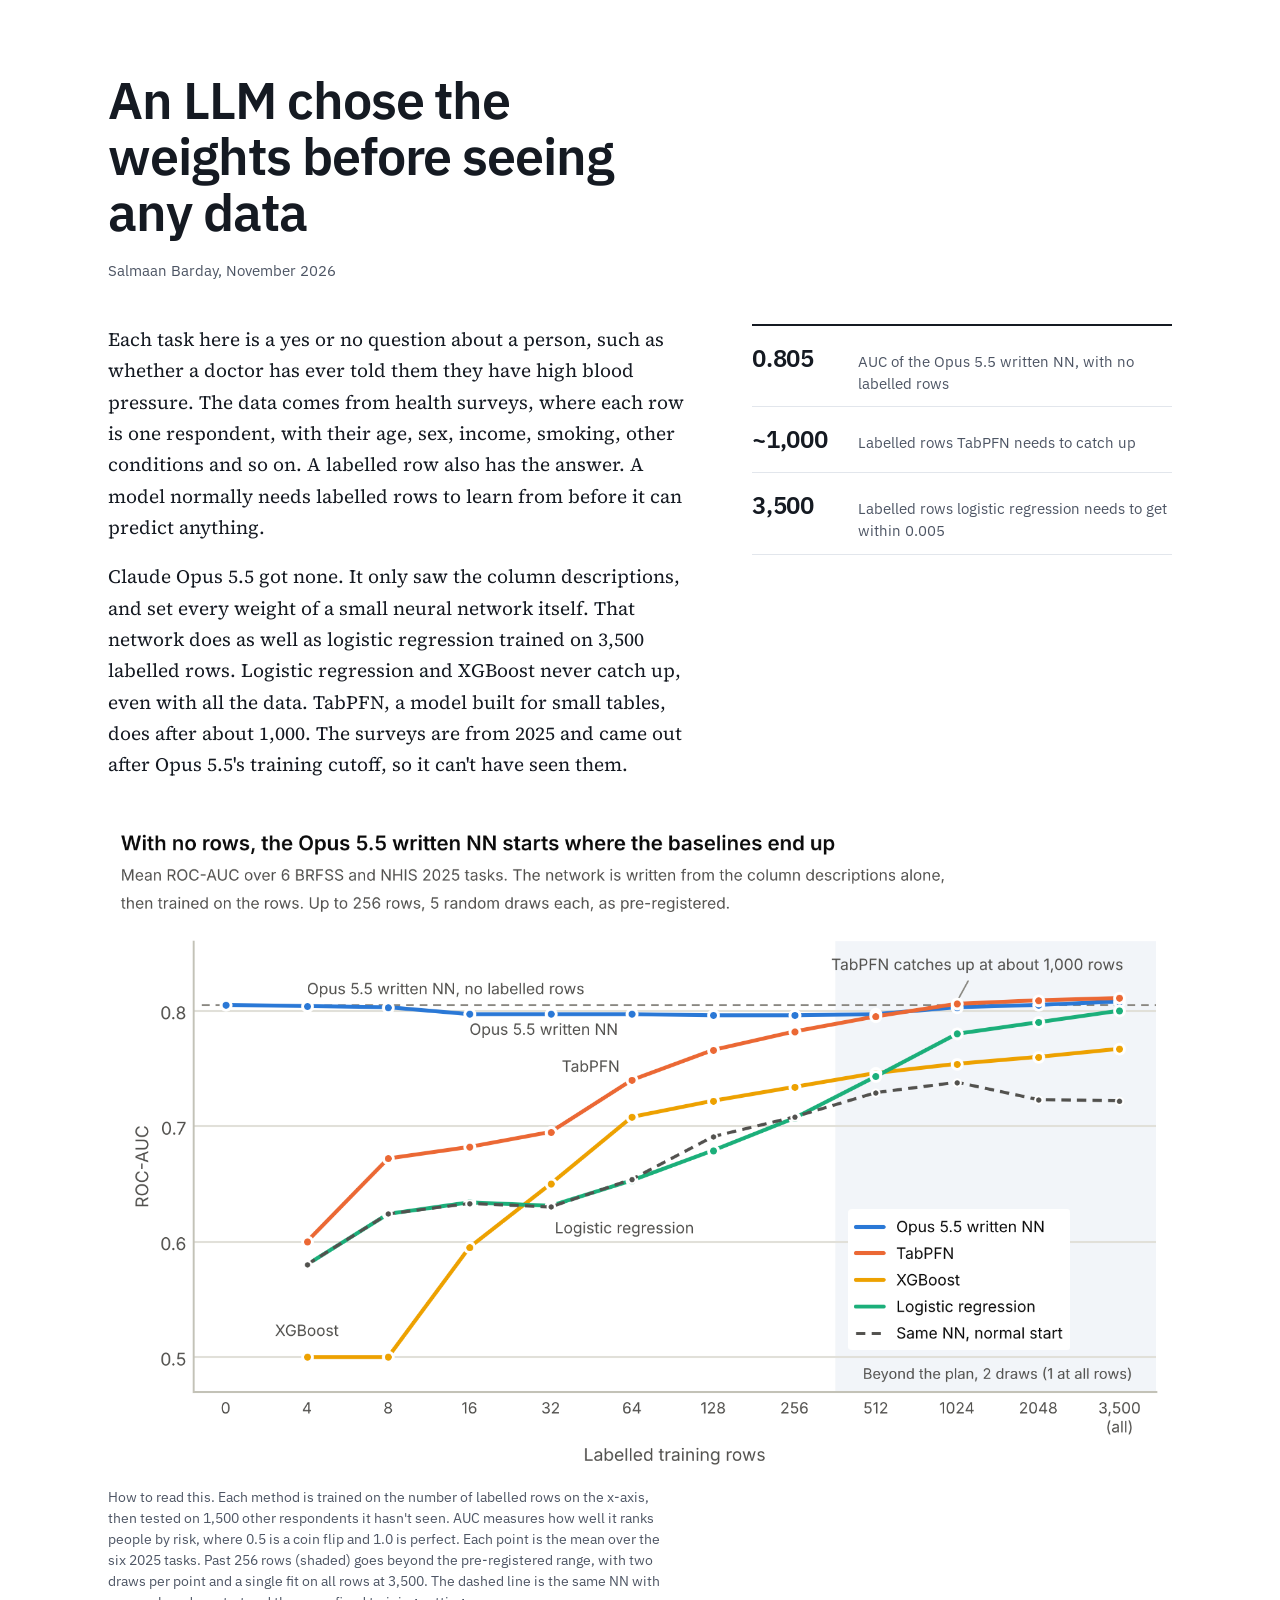
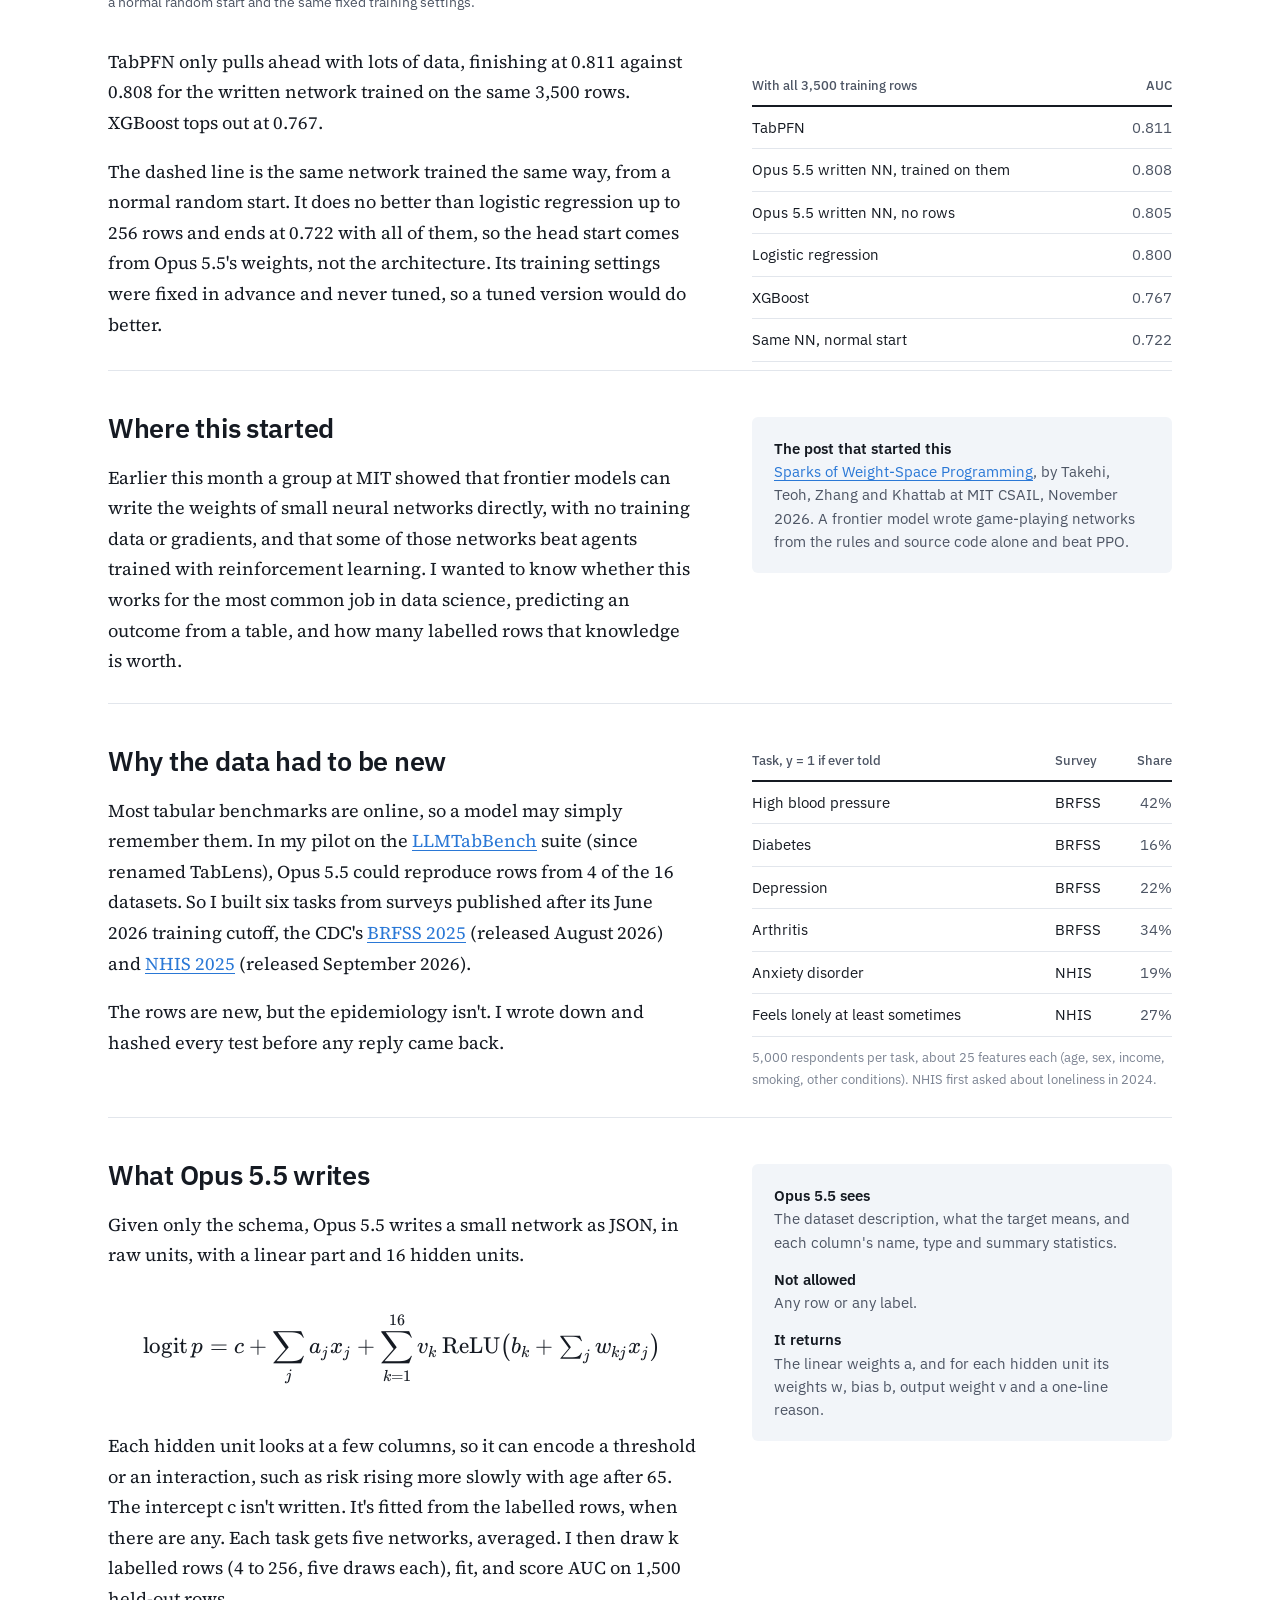
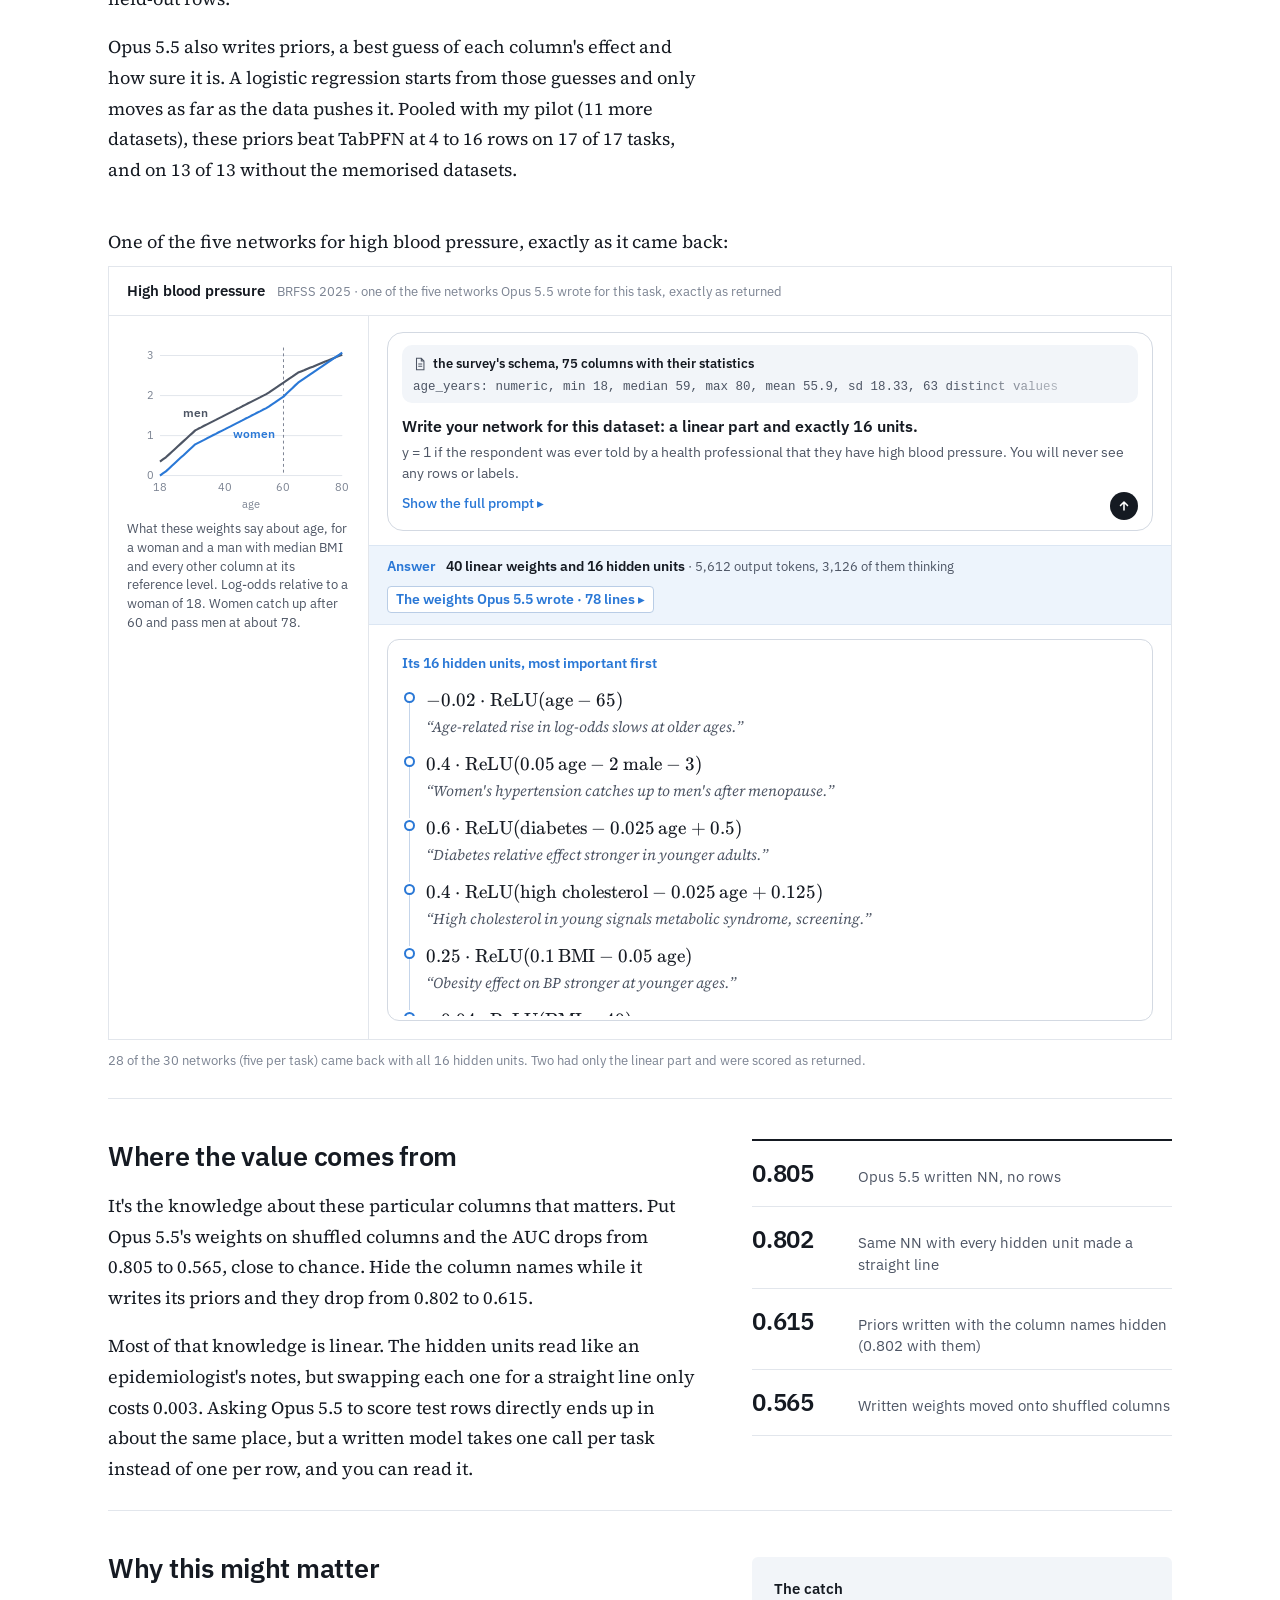
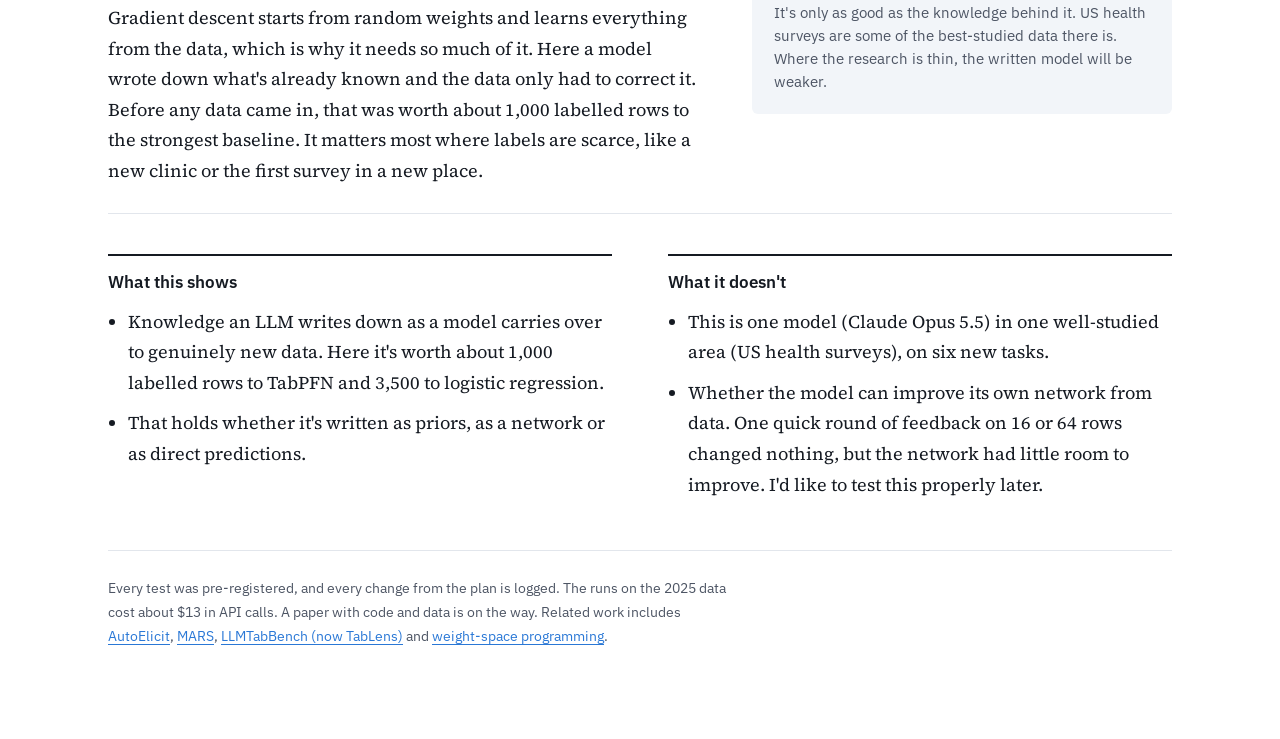
==== commit e2fb4b85: "Blog: explain rows, labels and AUC up front Co-Authored-By: Claude Opus 5.5 <noreply@anthropic.com> " ====
--- a/blog/llm-written-models/index.html
+++ b/blog/llm-written-models/index.html
@@ -156,11 +156,14 @@
   <p class="byline">Salmaan Barday, November 2026</p>
   <div class="row">
     <div class="tldr">
-      <p>Before it saw a single row of data, Claude Opus 5.5 set every weight of a small neural network for predicting
-      health outcomes. That network does as well as logistic regression trained on 3,500 labelled rows.</p>
-      <p>It only had the column descriptions for six tasks built from 2025 health surveys, released after its training
-      cutoff. Logistic regression and XGBoost never catch up, even with all the data. TabPFN does, after about 1,000
-      labelled rows.</p>
+      <p>Each task here is a yes or no question about a person, such as whether a doctor has ever told them they have
+      high blood pressure. The data comes from health surveys, where each row is one respondent, with their age, sex,
+      income, smoking, other conditions and so on. A labelled row also has the answer. A model normally needs labelled
+      rows to learn from before it can predict anything.</p>
+      <p>Claude Opus 5.5 got none. It only saw the column descriptions, and set every weight of a small neural network
+      itself. That network does as well as logistic regression trained on 3,500 labelled rows. Logistic regression and
+      XGBoost never catch up, even with all the data. TabPFN, a model built for small tables, does after about 1,000.
+      The surveys are from 2025 and came out after Opus 5.5's training cutoff, so it can't have seen them.</p>
     </div>
     <dl class="nums">
       <div><dt>0.805</dt><dd>AUC of the Opus 5.5 written NN, with no labelled rows</dd></div>
@@ -173,7 +176,10 @@
 <section class="lead-fig">
   <figure>
     <a href="fig1_auc_vs_rows.png"><img src="fig1_auc_vs_rows.png" alt="Line chart of ROC-AUC against labelled training rows, from 0 to all 3,500. The Opus 5.5 written NN stays near 0.80 throughout. TabPFN rises from 0.60 at 4 rows to 0.78 at 256 and passes the written network at about 1,000 rows, ending at 0.811. Logistic regression reaches 0.80 only with all 3,500 rows. XGBoost ends at 0.77. The same NN with a normal random start follows logistic regression up to 256 rows, peaks at 0.738 and ends at 0.722."></a>
-    <figcaption>Mean AUC over the six 2025 tasks. Past 256 rows (shaded) goes beyond the pre-registered range, with two
+    <figcaption>How to read this. Each method is trained on the number of labelled rows on the x-axis, then tested on
+    1,500 other respondents it hasn't seen. AUC measures how well it ranks people by risk, where 0.5 is a coin flip and
+    1.0 is perfect. Each point is the mean over the six 2025 tasks. Past 256 rows (shaded) goes beyond the
+    pre-registered range, with two
     draws per point and a single fit on all rows at 3,500. The dashed line is the same NN with a normal random start
     and the same fixed training settings.</figcaption>
   </figure>
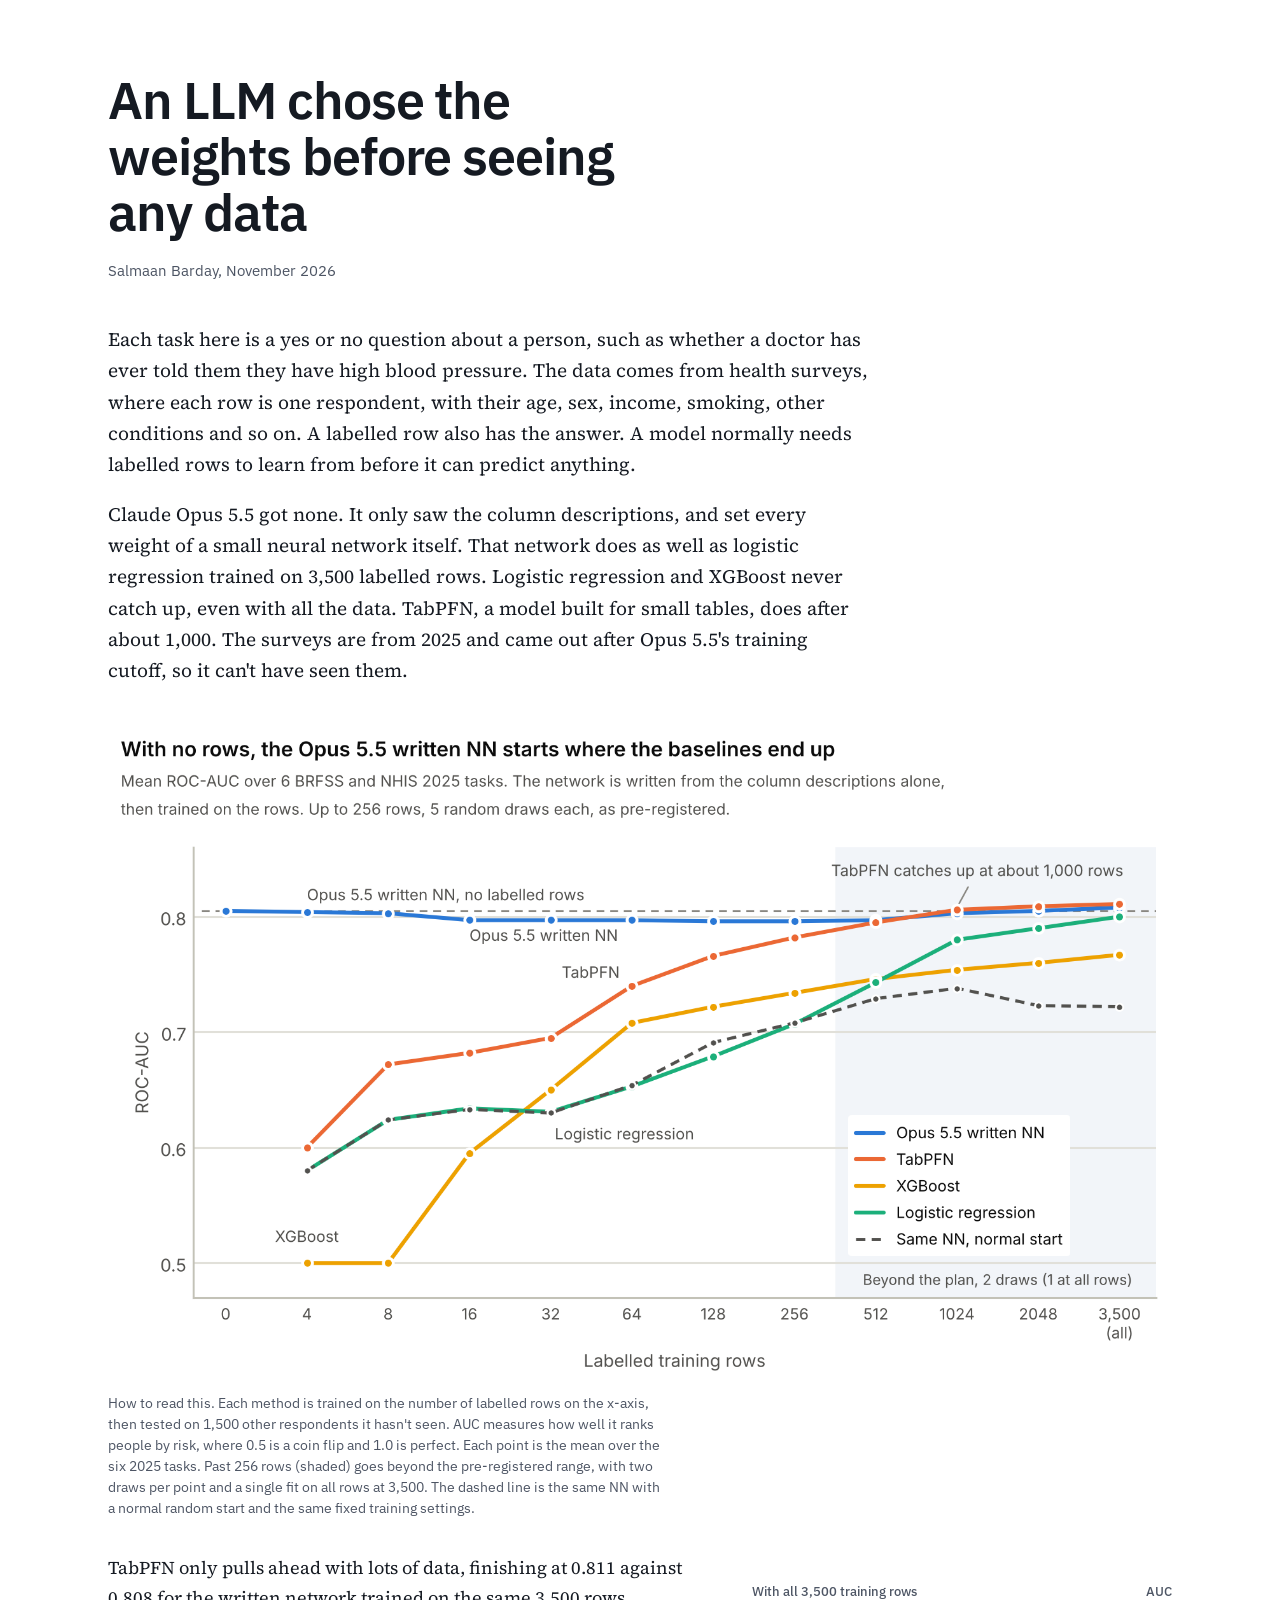
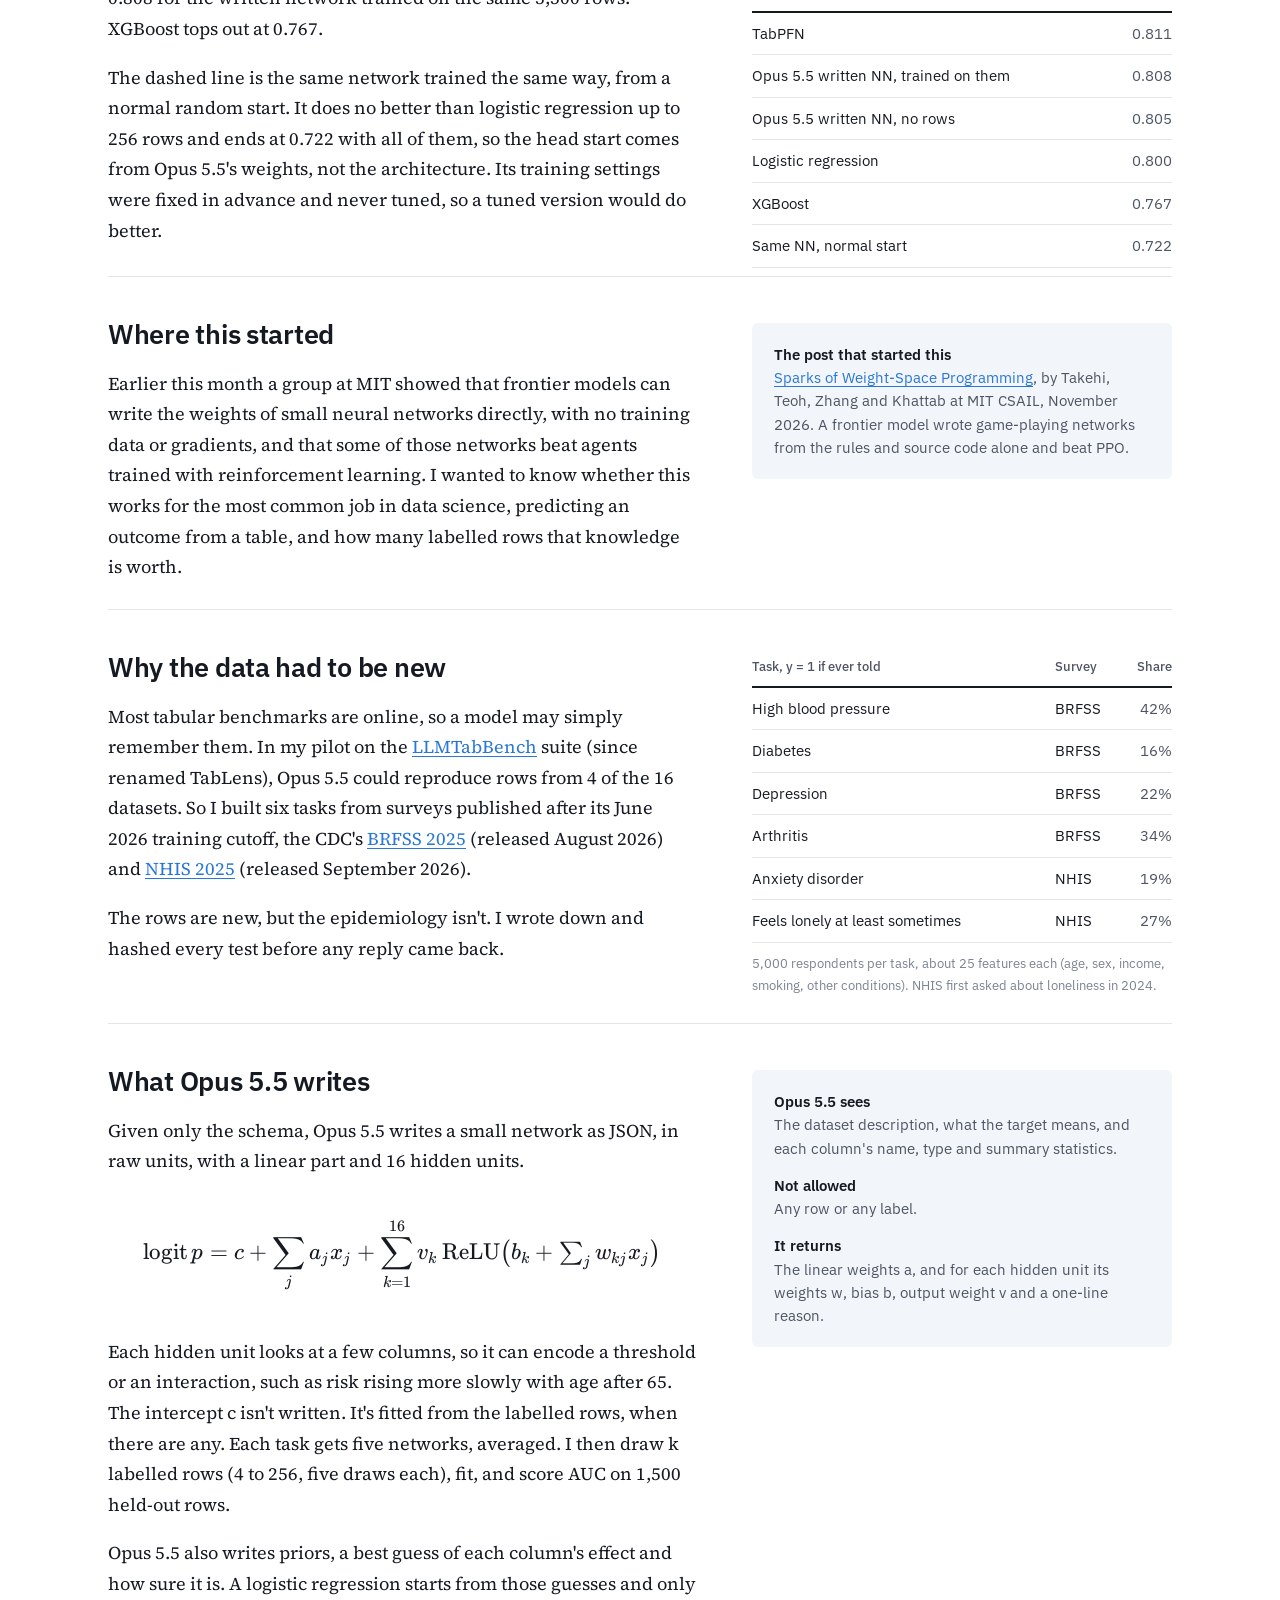
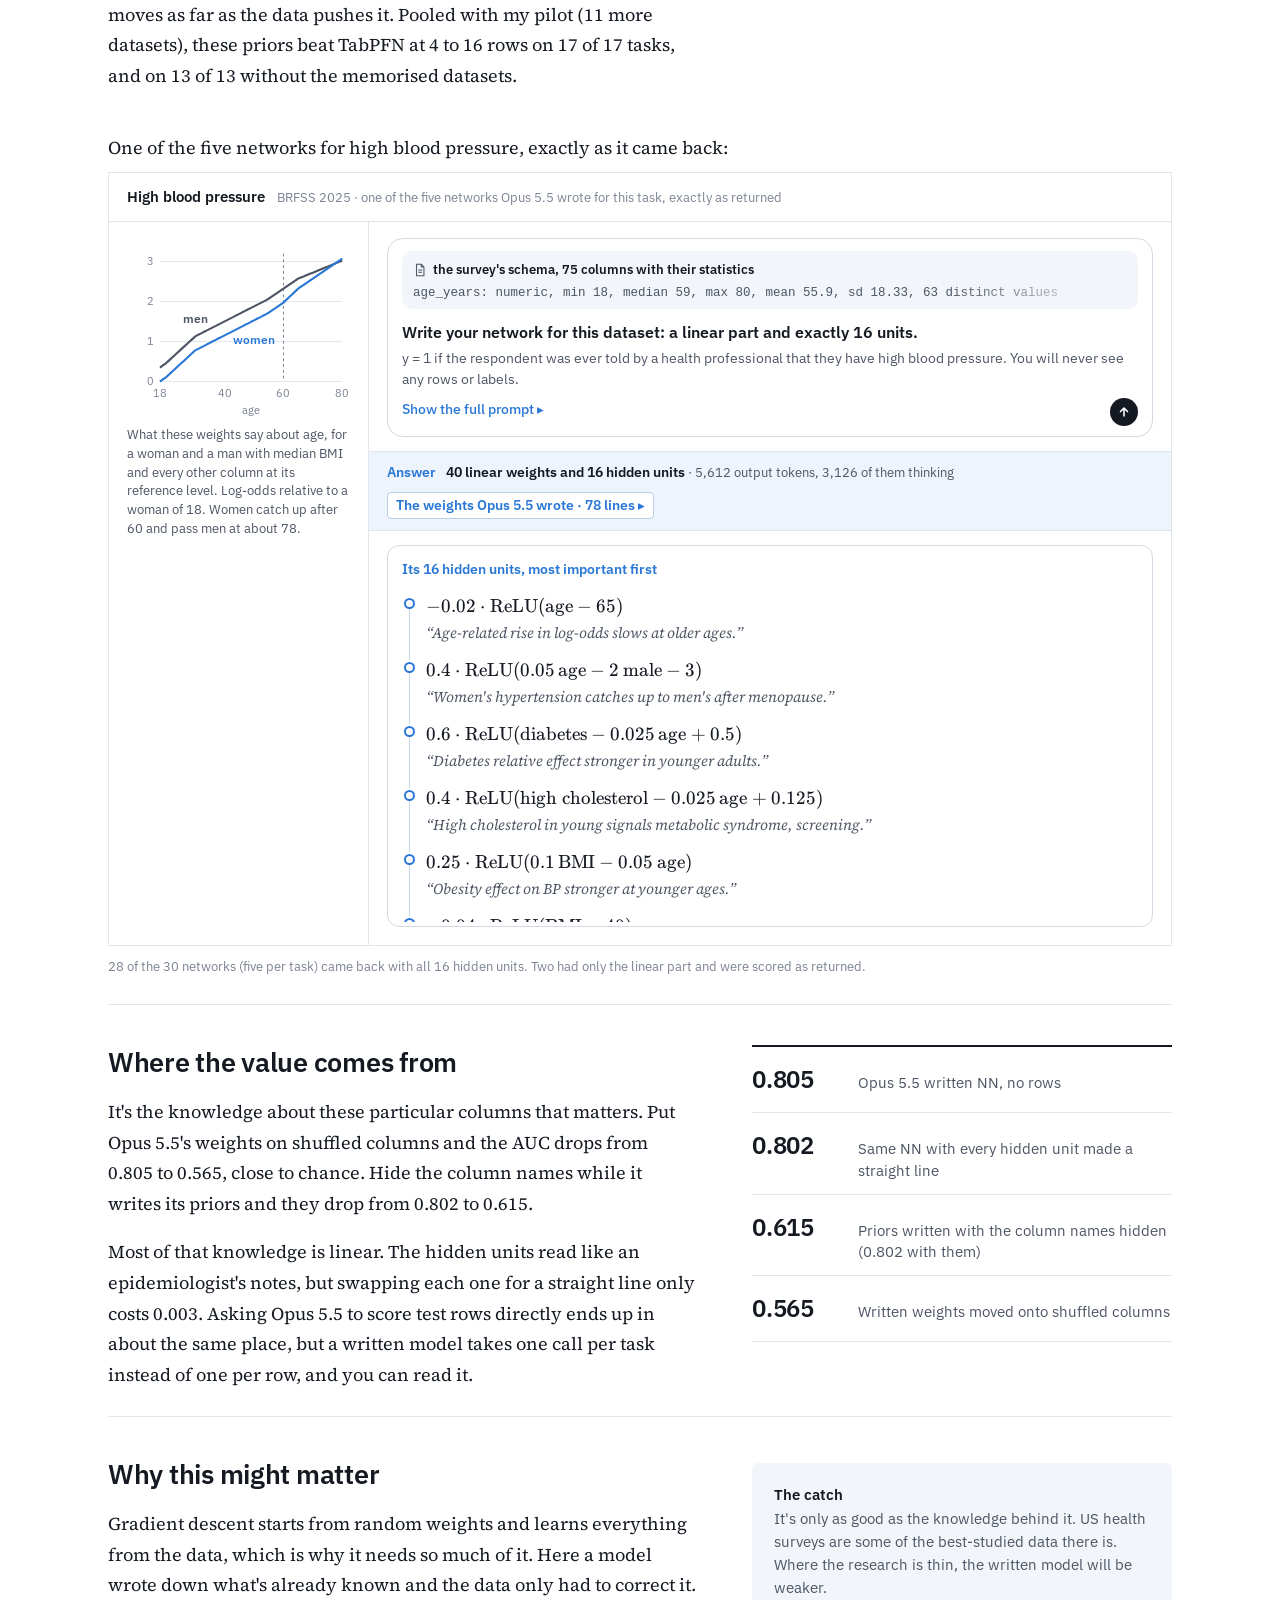
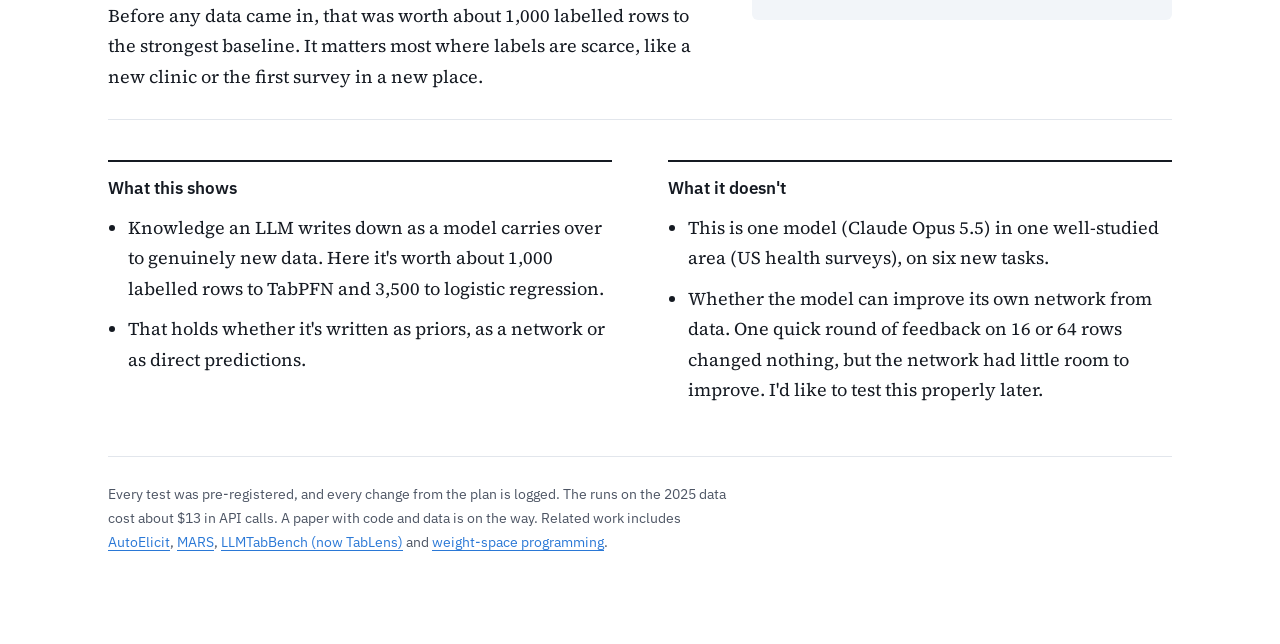
==== commit e8c870bf: "Blog: drop the header numbers Co-Authored-By: Claude Opus 5.5 <noreply@anthropic.com> Claude-Session" ====
--- a/blog/llm-written-models/index.html
+++ b/blog/llm-written-models/index.html
@@ -30,6 +30,7 @@
   .byline { font-family: var(--sans); font-size: 15px; color: var(--ink2); margin: 0 0 40px; }
   .tldr { font-size: 19px; line-height: 1.65; }
   .tldr b { font-family: var(--sans); font-weight: 600; font-size: 15px; display: block; margin-bottom: 6px; color: var(--ink2); }
+  .intro { max-width: 760px; }
   .lead-fig { padding-top: 0; border-top: 0; }
   header:has(+ .lead-fig) { padding-bottom: 8px; }
   .lead-fig figure { margin-top: 0; }
@@ -154,7 +155,7 @@
 <header>
   <h1>An LLM chose the weights before seeing any data</h1>
   <p class="byline">Salmaan Barday, November 2026</p>
-  <div class="row">
+  <div class="intro">
     <div class="tldr">
       <p>Each task here is a yes or no question about a person, such as whether a doctor has ever told them they have
       high blood pressure. The data comes from health surveys, where each row is one respondent, with their age, sex,
@@ -165,11 +166,6 @@
       XGBoost never catch up, even with all the data. TabPFN, a model built for small tables, does after about 1,000.
       The surveys are from 2025 and came out after Opus 5.5's training cutoff, so it can't have seen them.</p>
     </div>
-    <dl class="nums">
-      <div><dt>0.805</dt><dd>AUC of the Opus 5.5 written NN, with no labelled rows</dd></div>
-      <div><dt>~1,000</dt><dd>Labelled rows TabPFN needs to catch up</dd></div>
-      <div><dt>3,500</dt><dd>Labelled rows logistic regression needs to get within 0.005</dd></div>
-    </dl>
   </div>
 </header>
 
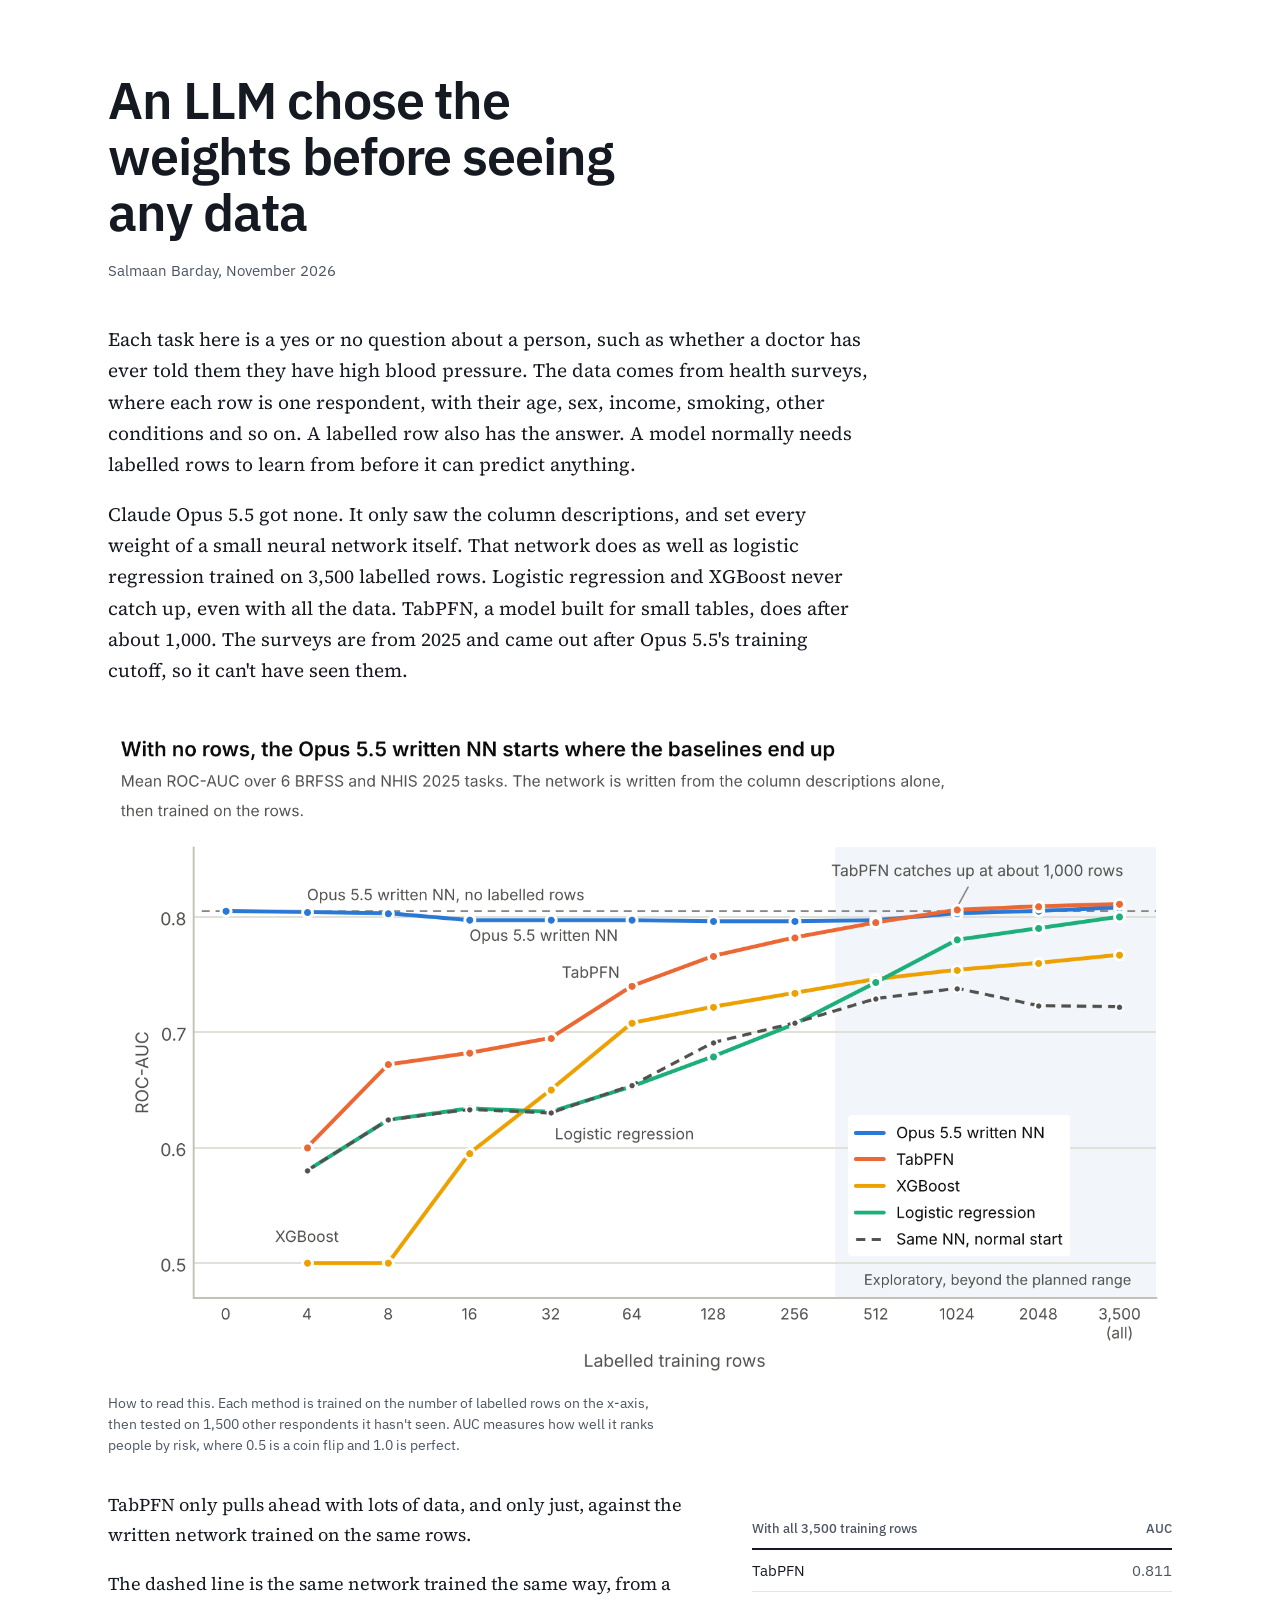
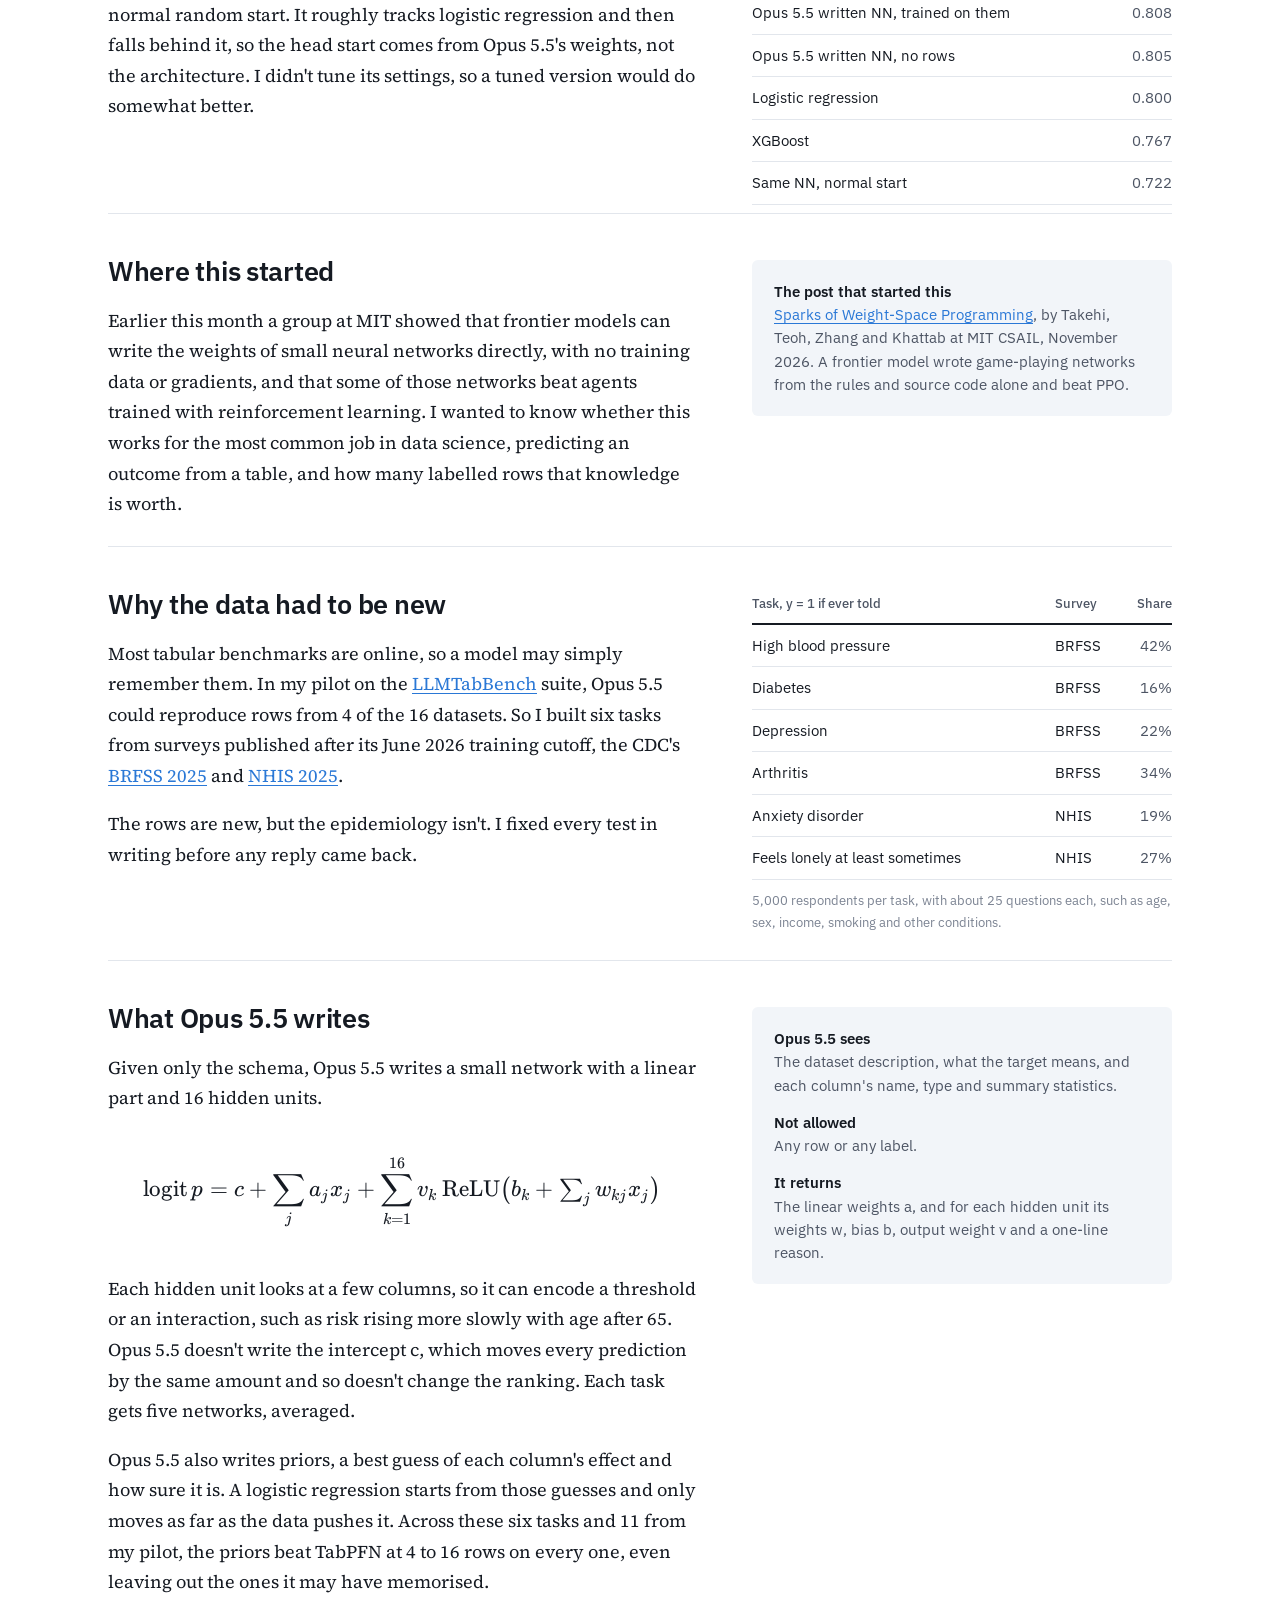
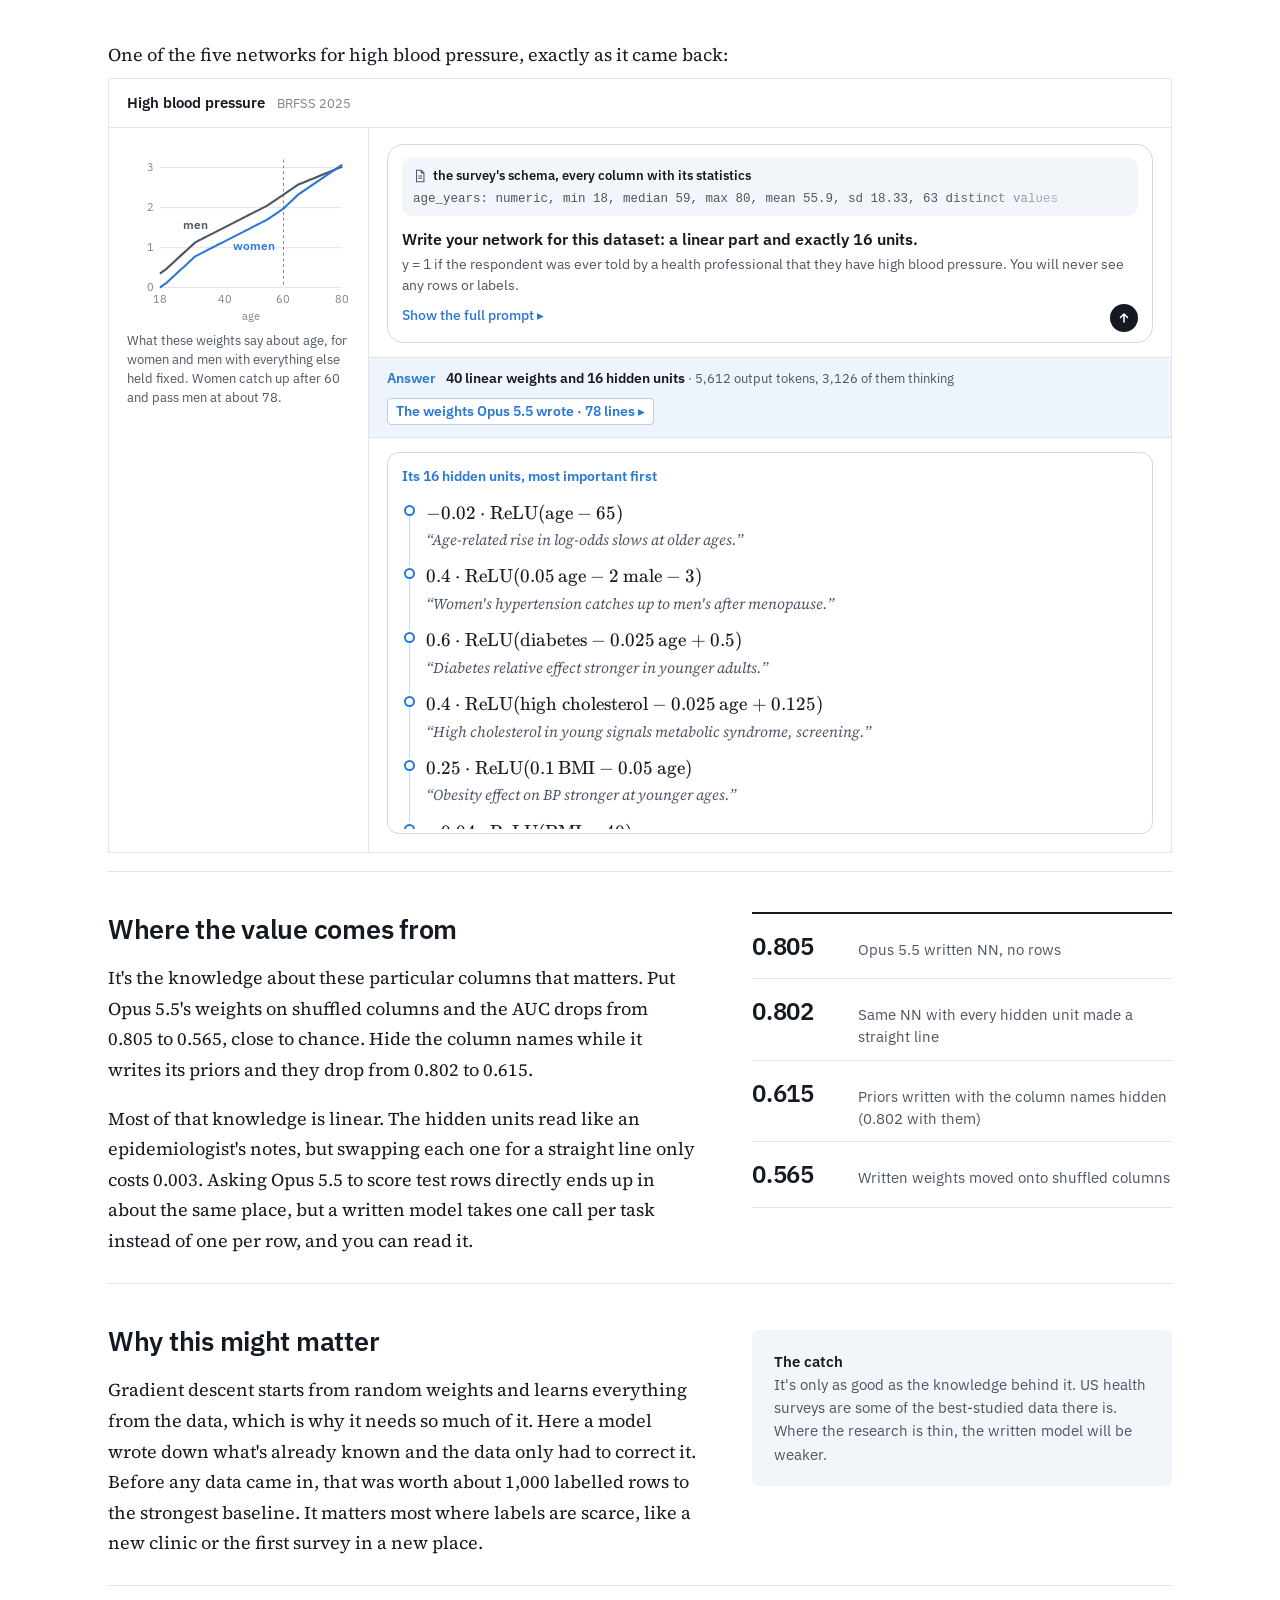
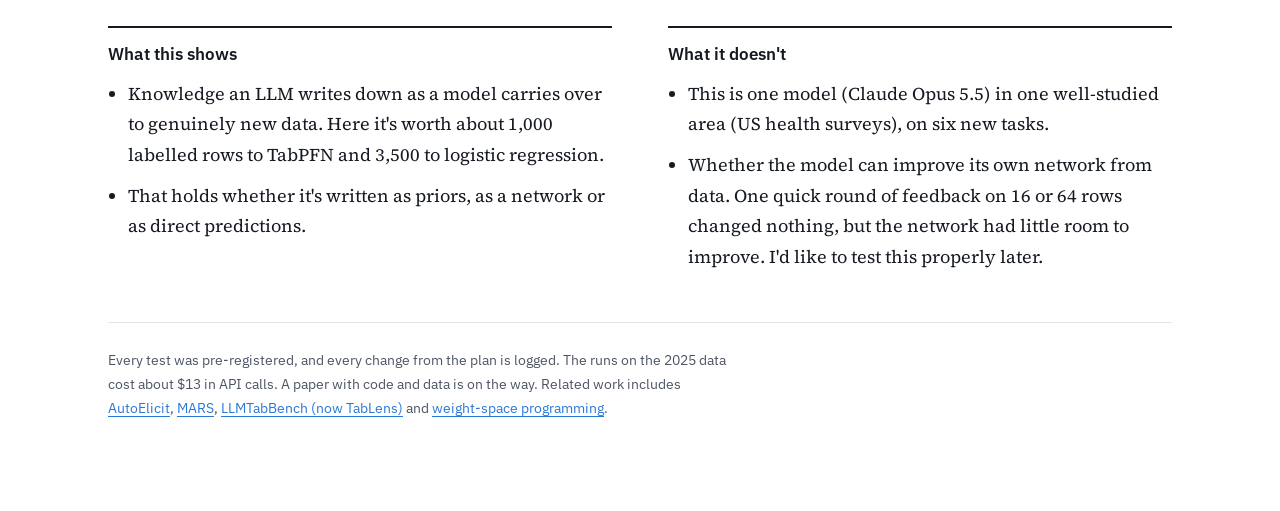
==== commit b9305062: "Blog: cut method detail that interrupts the reading Simpler chart caption and labels, no draw counts" ====
--- a/blog/llm-written-models/index.html
+++ b/blog/llm-written-models/index.html
@@ -174,19 +174,15 @@
     <a href="fig1_auc_vs_rows.png"><img src="fig1_auc_vs_rows.png" alt="Line chart of ROC-AUC against labelled training rows, from 0 to all 3,500. The Opus 5.5 written NN stays near 0.80 throughout. TabPFN rises from 0.60 at 4 rows to 0.78 at 256 and passes the written network at about 1,000 rows, ending at 0.811. Logistic regression reaches 0.80 only with all 3,500 rows. XGBoost ends at 0.77. The same NN with a normal random start follows logistic regression up to 256 rows, peaks at 0.738 and ends at 0.722."></a>
     <figcaption>How to read this. Each method is trained on the number of labelled rows on the x-axis, then tested on
     1,500 other respondents it hasn't seen. AUC measures how well it ranks people by risk, where 0.5 is a coin flip and
-    1.0 is perfect. Each point is the mean over the six 2025 tasks. Past 256 rows (shaded) goes beyond the
-    pre-registered range, with two
-    draws per point and a single fit on all rows at 3,500. The dashed line is the same NN with a normal random start
-    and the same fixed training settings.</figcaption>
+    1.0 is perfect.</figcaption>
   </figure>
   <div class="row">
     <div>
-      <p>TabPFN only pulls ahead with lots of data, finishing at 0.811 against 0.808 for the written network trained on
-      the same 3,500 rows. XGBoost tops out at 0.767.</p>
-      <p>The dashed line is the same network trained the same way, from a normal random start. It does no better than
-      logistic regression up to 256 rows and ends at 0.722 with all of them, so the head start comes from Opus 5.5's
-      weights, not the architecture. Its training settings were fixed in advance and never tuned, so a tuned version
-      would do better.</p>
+      <p>TabPFN only pulls ahead with lots of data, and only just, against the written network trained on the same
+      rows.</p>
+      <p>The dashed line is the same network trained the same way, from a normal random start. It roughly tracks
+      logistic regression and then falls behind it, so the head start comes from Opus 5.5's weights, not the
+      architecture. I didn't tune its settings, so a tuned version would do somewhat better.</p>
     </div>
     <div>
     <table class="tasks allrows">
@@ -231,12 +227,11 @@
     <div>
       <h2>Why the data had to be new</h2>
       <p>Most tabular benchmarks are online, so a model may simply remember them. In my pilot on the
-      <a href="https://arxiv.org/abs/2605.24417">LLMTabBench</a> suite (since renamed TabLens), Opus 5.5 could reproduce
-      rows from 4 of the 16 datasets. So I built six tasks from surveys published after its June 2026 training cutoff,
-      the CDC's <a href="https://www.cdc.gov/brfss/annual_data/annual_2025.html">BRFSS 2025</a> (released August 2026)
-      and <a href="https://www.cdc.gov/nchs/nhis/">NHIS 2025</a> (released September 2026).</p>
-      <p>The rows are new, but the epidemiology isn't. I wrote down and hashed every test before any reply came
-      back.</p>
+      <a href="https://arxiv.org/abs/2605.24417">LLMTabBench</a> suite, Opus 5.5 could reproduce rows from 4 of the 16
+      datasets. So I built six tasks from surveys published after its June 2026 training cutoff, the CDC's
+      <a href="https://www.cdc.gov/brfss/annual_data/annual_2025.html">BRFSS 2025</a> and
+      <a href="https://www.cdc.gov/nchs/nhis/">NHIS 2025</a>.</p>
+      <p>The rows are new, but the epidemiology isn't. I fixed every test in writing before any reply came back.</p>
     </div>
     <div class="side">
       <table class="tasks">
@@ -250,8 +245,8 @@
           <tr><td>Feels lonely at least sometimes</td><td>NHIS</td><td class="n">27%</td></tr>
         </tbody>
       </table>
-      <p class="note">5,000 respondents per task, about 25 features each (age, sex, income, smoking, other
-      conditions). NHIS first asked about loneliness in 2024.</p>
+      <p class="note">5,000 respondents per task, with about 25 questions each, such as age, sex, income, smoking and
+      other conditions.</p>
     </div>
   </div>
 </section>
@@ -260,16 +255,14 @@
   <div class="row">
     <div>
       <h2>What Opus 5.5 writes</h2>
-      <p>Given only the schema, Opus 5.5 writes a small network as JSON, in raw units, with a linear part and 16 hidden
-      units.</p>
+      <p>Given only the schema, Opus 5.5 writes a small network with a linear part and 16 hidden units.</p>
       <div class="formula"><span class="katex-display"><span class="katex"><span class="katex-html" aria-hidden="true"><span class="base"><span class="strut" style="height:0.8889em;vertical-align:-0.1944em;"></span><span class="mop"><span class="mord mathrm">logit</span></span><span class="mspace" style="margin-right:0.1667em;"></span><span class="mord mathnormal">p</span><span class="mspace" style="margin-right:0.2778em;"></span><span class="mrel">=</span><span class="mspace" style="margin-right:0.2778em;"></span></span><span class="base"><span class="strut" style="height:0.6667em;vertical-align:-0.0833em;"></span><span class="mord mathnormal">c</span><span class="mspace" style="margin-right:0.2222em;"></span><span class="mbin">+</span><span class="mspace" style="margin-right:0.2222em;"></span></span><span class="base"><span class="strut" style="height:2.4638em;vertical-align:-1.4138em;"></span><span class="mop op-limits"><span class="vlist-t vlist-t2"><span class="vlist-r"><span class="vlist" style="height:1.05em;"><span style="top:-1.8723em;margin-left:0em;"><span class="pstrut" style="height:3.05em;"></span><span class="sizing reset-size6 size3 mtight"><span class="mord mathnormal mtight" style="margin-right:0.05724em;">j</span></span></span><span style="top:-3.05em;"><span class="pstrut" style="height:3.05em;"></span><span><span class="mop op-symbol large-op">∑</span></span></span></span><span class="vlist-s">​</span></span><span class="vlist-r"><span class="vlist" style="height:1.4138em;"><span></span></span></span></span></span><span class="mspace" style="margin-right:0.1667em;"></span><span class="mord"><span class="mord mathnormal">a</span><span class="msupsub"><span class="vlist-t vlist-t2"><span class="vlist-r"><span class="vlist" style="height:0.3117em;"><span style="top:-2.55em;margin-left:0em;margin-right:0.05em;"><span class="pstrut" style="height:2.7em;"></span><span class="sizing reset-size6 size3 mtight"><span class="mord mathnormal mtight" style="margin-right:0.05724em;">j</span></span></span></span><span class="vlist-s">​</span></span><span class="vlist-r"><span class="vlist" style="height:0.2861em;"><span></span></span></span></span></span></span><span class="mord"><span class="mord mathnormal">x</span><span class="msupsub"><span class="vlist-t vlist-t2"><span class="vlist-r"><span class="vlist" style="height:0.3117em;"><span style="top:-2.55em;margin-left:0em;margin-right:0.05em;"><span class="pstrut" style="height:2.7em;"></span><span class="sizing reset-size6 size3 mtight"><span class="mord mathnormal mtight" style="margin-right:0.05724em;">j</span></span></span></span><span class="vlist-s">​</span></span><span class="vlist-r"><span class="vlist" style="height:0.2861em;"><span></span></span></span></span></span></span><span class="mspace" style="margin-right:0.2222em;"></span><span class="mbin">+</span><span class="mspace" style="margin-right:0.2222em;"></span></span><span class="base"><span class="strut" style="height:3.1032em;vertical-align:-1.3021em;"></span><span class="mop op-limits"><span class="vlist-t vlist-t2"><span class="vlist-r"><span class="vlist" style="height:1.8011em;"><span style="top:-1.8479em;margin-left:0em;"><span class="pstrut" style="height:3.05em;"></span><span class="sizing reset-size6 size3 mtight"><span class="mord mtight"><span class="mord mathnormal mtight" style="margin-right:0.03148em;">k</span><span class="mrel mtight">=</span><span class="mord mtight">1</span></span></span></span><span style="top:-3.05em;"><span class="pstrut" style="height:3.05em;"></span><span><span class="mop op-symbol large-op">∑</span></span></span><span style="top:-4.3em;margin-left:0em;"><span class="pstrut" style="height:3.05em;"></span><span class="sizing reset-size6 size3 mtight"><span class="mord mtight"><span class="mord mtight">16</span></span></span></span></span><span class="vlist-s">​</span></span><span class="vlist-r"><span class="vlist" style="height:1.3021em;"><span></span></span></span></span></span><span class="mspace" style="margin-right:0.1667em;"></span><span class="mord"><span class="mord mathnormal" style="margin-right:0.03588em;">v</span><span class="msupsub"><span class="vlist-t vlist-t2"><span class="vlist-r"><span class="vlist" style="height:0.3361em;"><span style="top:-2.55em;margin-left:-0.0359em;margin-right:0.05em;"><span class="pstrut" style="height:2.7em;"></span><span class="sizing reset-size6 size3 mtight"><span class="mord mathnormal mtight" style="margin-right:0.03148em;">k</span></span></span></span><span class="vlist-s">​</span></span><span class="vlist-r"><span class="vlist" style="height:0.15em;"><span></span></span></span></span></span></span><span class="mspace" style="margin-right:0.1667em;"></span><span class="mord"><span class="mord mathrm">ReLU</span></span><span class="mord"><span class="delimsizing size1">(</span></span><span class="mord"><span class="mord mathnormal">b</span><span class="msupsub"><span class="vlist-t vlist-t2"><span class="vlist-r"><span class="vlist" style="height:0.3361em;"><span style="top:-2.55em;margin-left:0em;margin-right:0.05em;"><span class="pstrut" style="height:2.7em;"></span><span class="sizing reset-size6 size3 mtight"><span class="mord mathnormal mtight" style="margin-right:0.03148em;">k</span></span></span></span><span class="vlist-s">​</span></span><span class="vlist-r"><span class="vlist" style="height:0.15em;"><span></span></span></span></span></span></span><span class="mspace" style="margin-right:0.2222em;"></span><span class="mbin">+</span><span class="mspace" style="margin-right:0.2222em;"></span></span><span class="base"><span class="strut" style="height:1.2858em;vertical-align:-0.4358em;"></span><span class="mop"><span class="mop op-symbol small-op" style="position:relative;top:0em;">∑</span><span class="msupsub"><span class="vlist-t vlist-t2"><span class="vlist-r"><span class="vlist" style="height:0.162em;"><span style="top:-2.4003em;margin-left:0em;margin-right:0.05em;"><span class="pstrut" style="height:2.7em;"></span><span class="sizing reset-size6 size3 mtight"><span class="mord mathnormal mtight" style="margin-right:0.05724em;">j</span></span></span></span><span class="vlist-s">​</span></span><span class="vlist-r"><span class="vlist" style="height:0.4358em;"><span></span></span></span></span></span></span><span class="mspace" style="margin-right:0.1667em;"></span><span class="mord"><span class="mord mathnormal" style="margin-right:0.02691em;">w</span><span class="msupsub"><span class="vlist-t vlist-t2"><span class="vlist-r"><span class="vlist" style="height:0.3361em;"><span style="top:-2.55em;margin-left:-0.0269em;margin-right:0.05em;"><span class="pstrut" style="height:2.7em;"></span><span class="sizing reset-size6 size3 mtight"><span class="mord mtight"><span class="mord mathnormal mtight" style="margin-right:0.05724em;">kj</span></span></span></span></span><span class="vlist-s">​</span></span><span class="vlist-r"><span class="vlist" style="height:0.2861em;"><span></span></span></span></span></span></span><span class="mord"><span class="mord mathnormal">x</span><span class="msupsub"><span class="vlist-t vlist-t2"><span class="vlist-r"><span class="vlist" style="height:0.3117em;"><span style="top:-2.55em;margin-left:0em;margin-right:0.05em;"><span class="pstrut" style="height:2.7em;"></span><span class="sizing reset-size6 size3 mtight"><span class="mord mathnormal mtight" style="margin-right:0.05724em;">j</span></span></span></span><span class="vlist-s">​</span></span><span class="vlist-r"><span class="vlist" style="height:0.2861em;"><span></span></span></span></span></span></span><span class="mord"><span class="delimsizing size1">)</span></span></span></span></span></span></div>
       <p>Each hidden unit looks at a few columns, so it can encode a threshold or an interaction, such as risk rising more
-      slowly with age after 65. The intercept c isn't written. It's fitted from the labelled rows, when there are any.
-      Each task gets five networks, averaged. I then draw k labelled rows (4 to 256, five draws each), fit, and score
-      AUC on 1,500 held-out rows.</p>
+      slowly with age after 65. Opus 5.5 doesn't write the intercept c, which moves every prediction by the same amount
+      and so doesn't change the ranking. Each task gets five networks, averaged.</p>
       <p>Opus 5.5 also writes priors, a best guess of each column's effect and how sure it is. A logistic regression
-      starts from those guesses and only moves as far as the data pushes it. Pooled with my pilot (11 more datasets),
-      these priors beat TabPFN at 4 to 16 rows on 17 of 17 tasks, and on 13 of 13 without the memorised datasets.</p>
+      starts from those guesses and only moves as far as the data pushes it. Across these six tasks and 11 from my
+      pilot, the priors beat TabPFN at 4 to 16 rows on every one, even leaving out the ones it may have memorised.</p>
     </div>
     <div class="side">
       <div class="panel">
@@ -285,16 +278,16 @@
   </div>
   <p class="card-intro">One of the five networks for high blood pressure, exactly as it came back:</p>
   <figure class="card" aria-label="One of the networks Opus 5.5 wrote for high blood pressure, with the prompt it was given">
-    <div class="card-top"><b>High blood pressure</b><span>BRFSS 2025 · one of the five networks Opus 5.5 wrote for this task, exactly as returned</span></div>
+    <div class="card-top"><b>High blood pressure</b><span>BRFSS 2025</span></div>
     <div class="card-body">
       <div class="card-left">
         <svg viewBox="0 0 230 184" class="agechart" role="img" aria-label="Log-odds of high blood pressure by age, from this network. Both lines rise with age. Men sit 0.35 above women until 60, then women catch up and pass men at about 78."><line x1="34" x2="222" y1="146.0" y2="146.0" class="cg"/><text x="28" y="150.0" text-anchor="end" class="ct">0</text><line x1="34" x2="222" y1="104.8" y2="104.8" class="cg"/><text x="28" y="108.8" text-anchor="end" class="ct">1</text><line x1="34" x2="222" y1="63.5" y2="63.5" class="cg"/><text x="28" y="67.5" text-anchor="end" class="ct">2</text><line x1="34" x2="222" y1="22.2" y2="22.2" class="cg"/><text x="28" y="26.2" text-anchor="end" class="ct">3</text><text x="34.0" y="162" text-anchor="middle" class="ct">18</text><text x="100.7" y="162" text-anchor="middle" class="ct">40</text><text x="161.4" y="162" text-anchor="middle" class="ct">60</text><text x="222.0" y="162" text-anchor="middle" class="ct">80</text><line x1="161.4" x2="161.4" y1="14" y2="146" class="c60"/><path d="M34.0,131.6 L37.0,129.4 L40.1,127.2 L43.1,124.4 L46.1,121.7 L49.2,118.9 L52.2,116.1 L55.2,113.3 L58.3,110.5 L61.3,107.7 L64.3,105.0 L67.4,102.2 L70.4,99.4 L73.4,97.8 L76.5,96.3 L79.5,94.7 L82.5,93.2 L85.5,91.7 L88.6,90.1 L91.6,88.6 L94.6,87.0 L97.7,85.5 L100.7,83.9 L103.7,82.4 L106.8,80.8 L109.8,79.3 L112.8,77.7 L115.9,76.2 L118.9,74.6 L121.9,73.1 L125.0,71.5 L128.0,70.0 L131.0,68.5 L134.1,66.9 L137.1,65.4 L140.1,63.8 L143.2,62.3 L146.2,60.5 L149.2,58.4 L152.3,56.3 L155.3,54.3 L158.3,52.2 L161.4,50.2 L164.4,48.1 L167.4,46.0 L170.5,44.0 L173.5,41.9 L176.5,39.8 L179.5,38.6 L182.6,37.4 L185.6,36.1 L188.6,34.9 L191.7,33.7 L194.7,32.4 L197.7,31.2 L200.8,29.9 L203.8,28.7 L206.8,27.5 L209.9,26.2 L212.9,25.0 L215.9,23.8 L219.0,22.5 L222.0,21.3" class="cm"/><path d="M34.0,146.0 L37.0,143.8 L40.1,141.7 L43.1,138.9 L46.1,136.1 L49.2,133.3 L52.2,130.5 L55.2,127.7 L58.3,125.0 L61.3,122.2 L64.3,119.4 L67.4,116.6 L70.4,113.8 L73.4,112.3 L76.5,110.7 L79.5,109.2 L82.5,107.6 L85.5,106.1 L88.6,104.5 L91.6,103.0 L94.6,101.4 L97.7,99.9 L100.7,98.4 L103.7,96.8 L106.8,95.3 L109.8,93.7 L112.8,92.2 L115.9,90.6 L118.9,89.1 L121.9,87.5 L125.0,86.0 L128.0,84.4 L131.0,82.9 L134.1,81.3 L137.1,79.8 L140.1,78.2 L143.2,76.7 L146.2,74.9 L149.2,72.8 L152.3,70.8 L155.3,68.7 L158.3,66.7 L161.4,64.6 L164.4,61.7 L167.4,58.8 L170.5,55.9 L173.5,53.0 L176.5,50.2 L179.5,48.1 L182.6,46.0 L185.6,44.0 L188.6,41.9 L191.7,39.8 L194.7,37.8 L197.7,35.7 L200.8,33.7 L203.8,31.6 L206.8,29.5 L209.9,27.5 L212.9,25.4 L215.9,23.3 L219.0,21.3 L222.0,19.2" class="cf"/><text x="70.4" y="85.4" text-anchor="middle" class="cl cm-t">men</text><text x="131.0" y="106.9" text-anchor="middle" class="cl cf-t">women</text><text x="128" y="179" text-anchor="middle" class="ct">age</text></svg>
-        <p class="card-cap">What these weights say about age, for a woman and a man with median BMI and every other column at
-        its reference level. Log-odds relative to a woman of 18. Women catch up after 60 and pass men at about 78.</p>
+        <p class="card-cap">What these weights say about age, for women and men with everything else held fixed. Women
+        catch up after 60 and pass men at about 78.</p>
       </div>
       <div class="card-main">
         <div class="prompt">
-          <div class="pill"><span class="pl"><svg viewBox="0 0 16 16" aria-hidden="true"><path d="M4 1.5h5.5L12.5 4.5V14.5H4z M9.5 1.5V4.5H12.5 M6 8h4.5 M6 10.5h4.5" /></svg>the survey's schema, 75 columns with their statistics</span>
+          <div class="pill"><span class="pl"><svg viewBox="0 0 16 16" aria-hidden="true"><path d="M4 1.5h5.5L12.5 4.5V14.5H4z M9.5 1.5V4.5H12.5 M6 8h4.5 M6 10.5h4.5" /></svg>the survey's schema, every column with its statistics</span>
             <code>age_years: numeric, min 18, median 59, max 80, mean 55.9, sd 18.33, 63 distinct values</code></div>
           <p class="ask">Write your network for this dataset: a linear part and exactly 16 units.</p>
           <p class="rule">y = 1 if the respondent was ever told by a health professional that they have high blood pressure.
@@ -517,8 +510,6 @@
       </div>
     </div>
   </figure>
-  <p class="note">28 of the 30 networks (five per task) came back with all 16 hidden units. Two had only the linear part
-  and were scored as returned.</p>
 </section>
 
 <section>
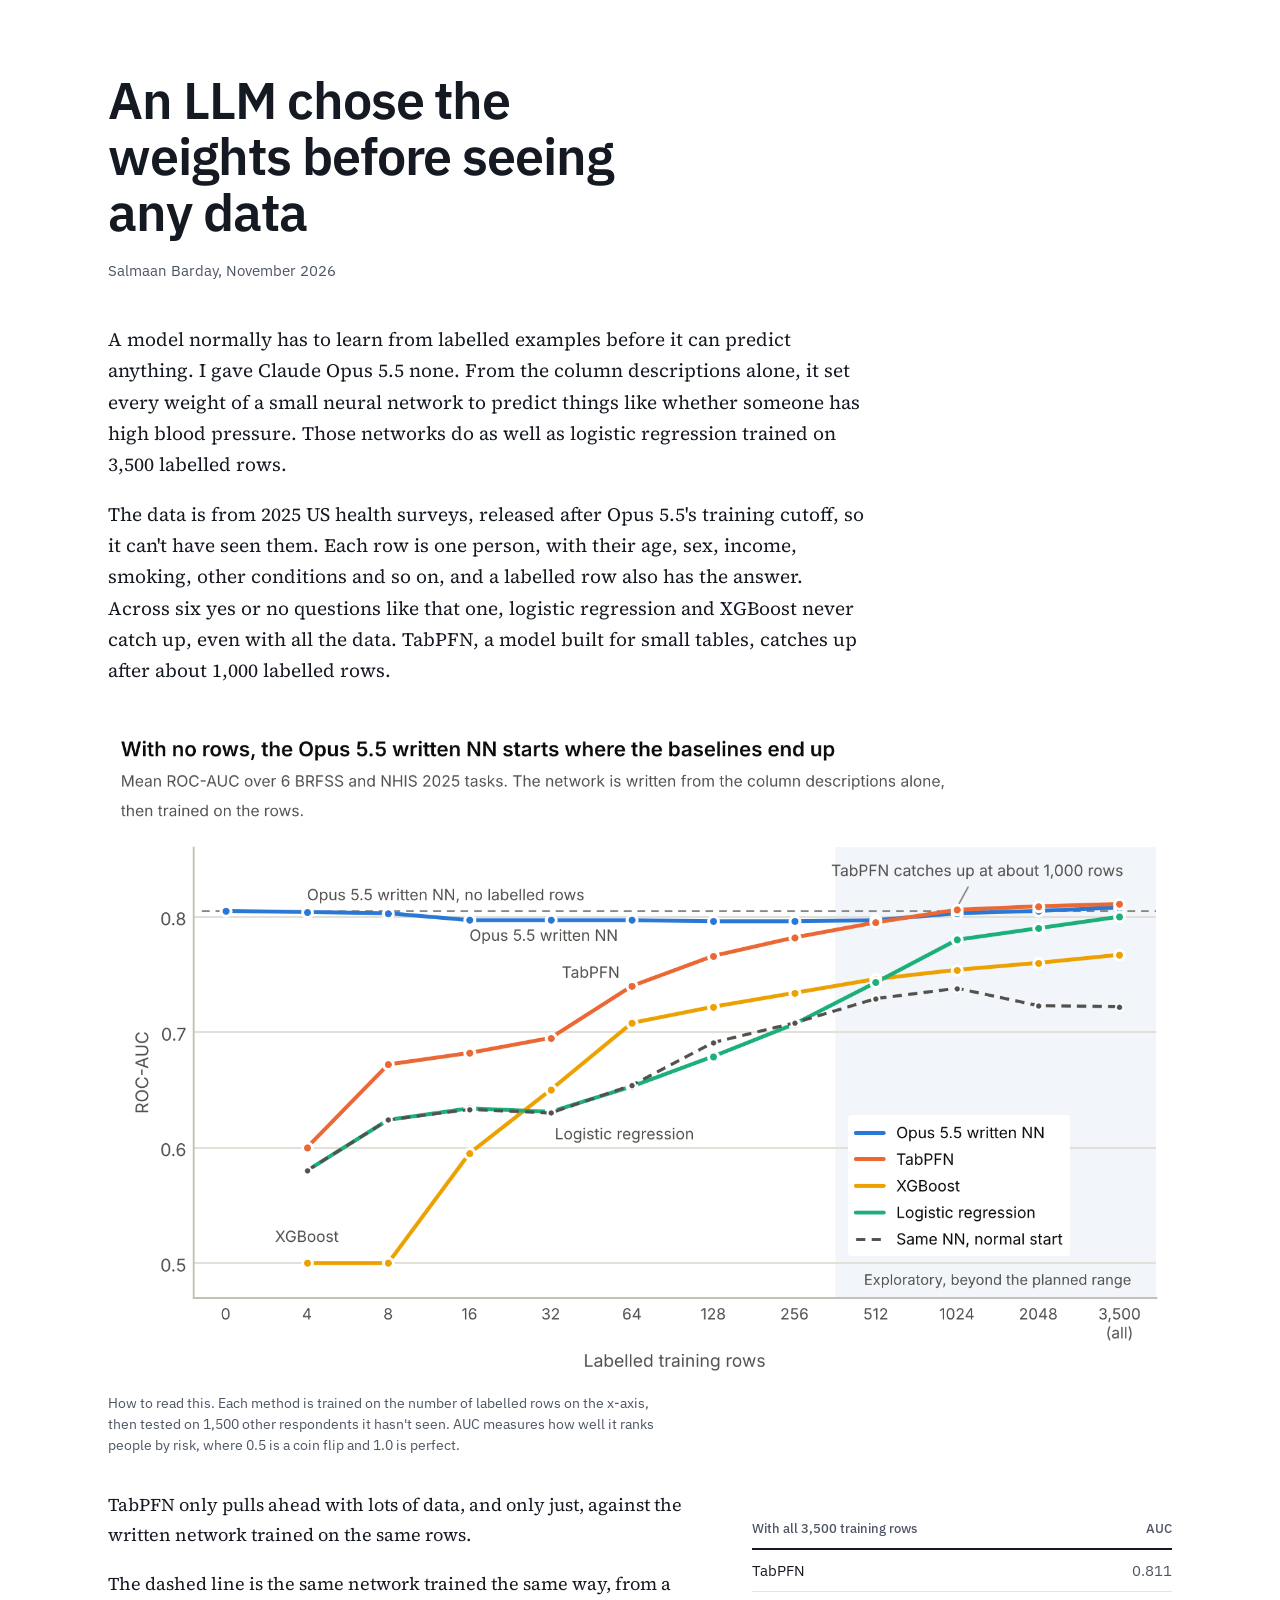
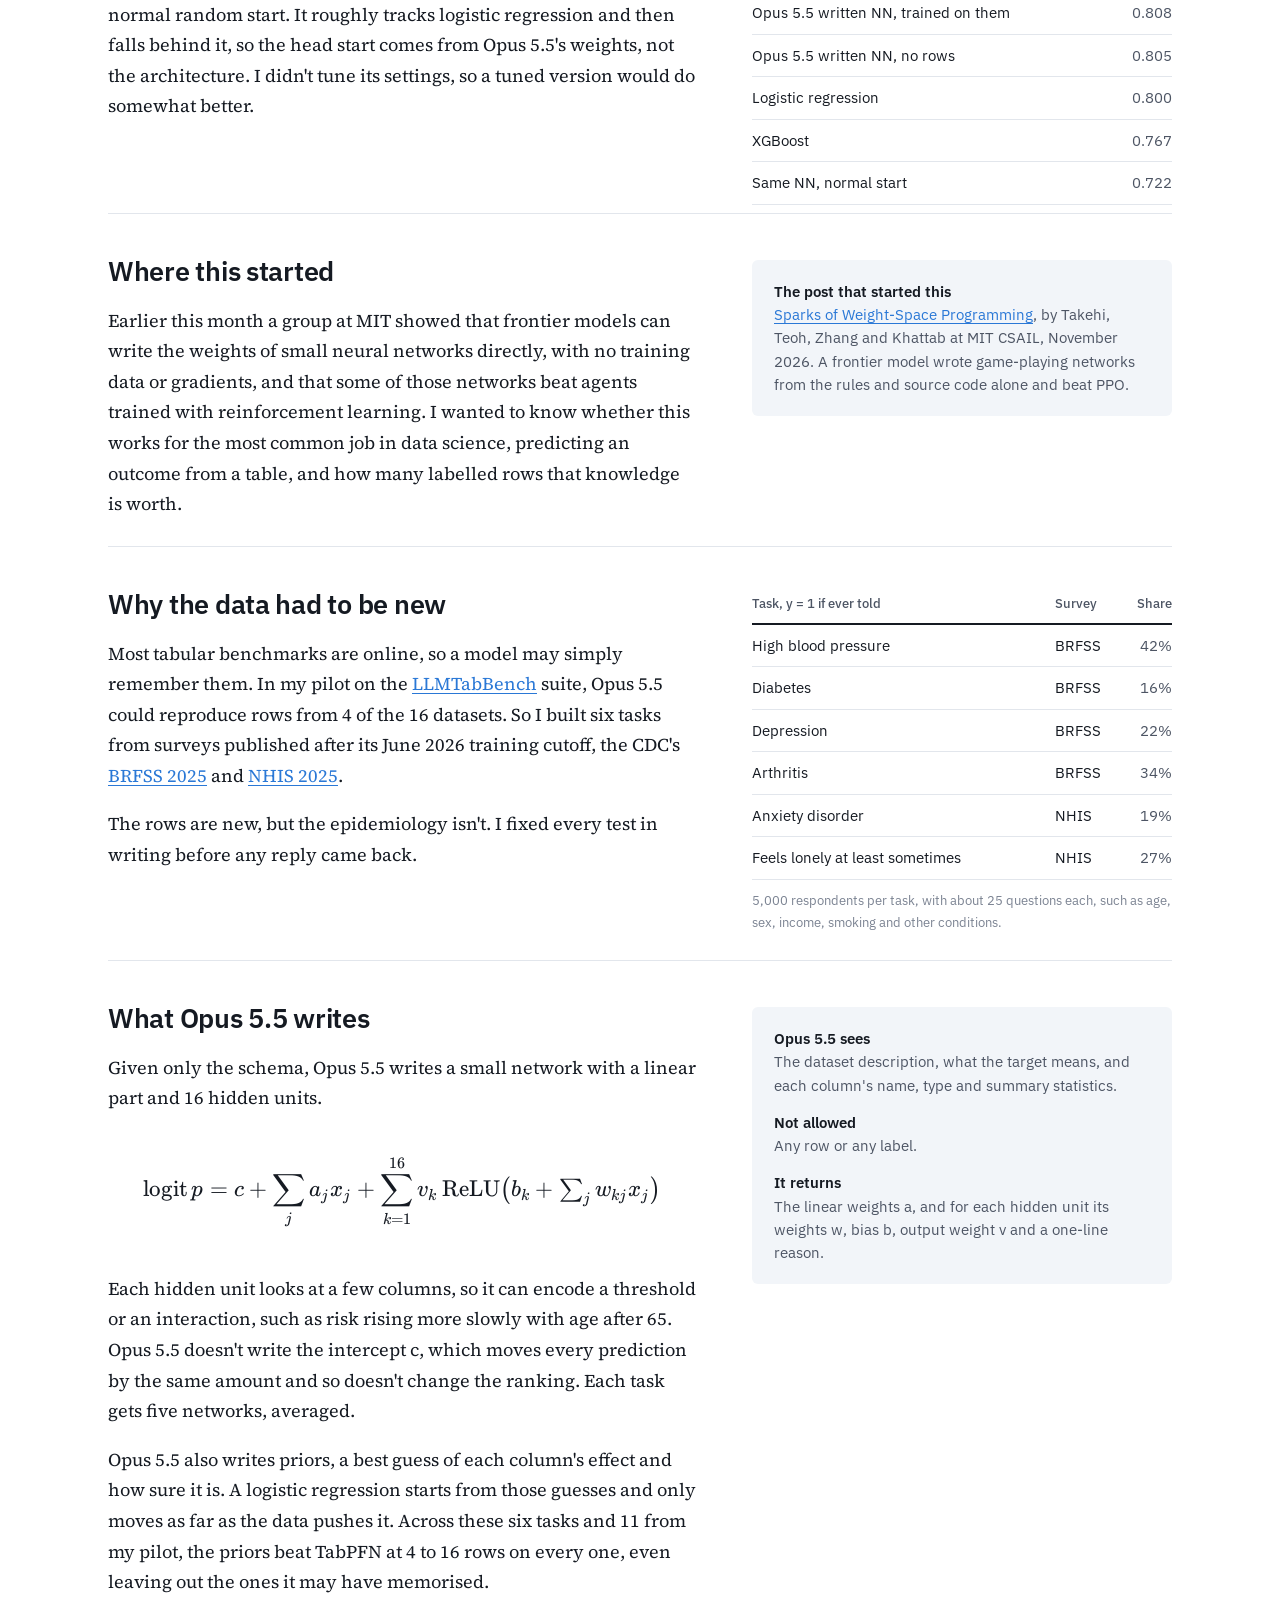
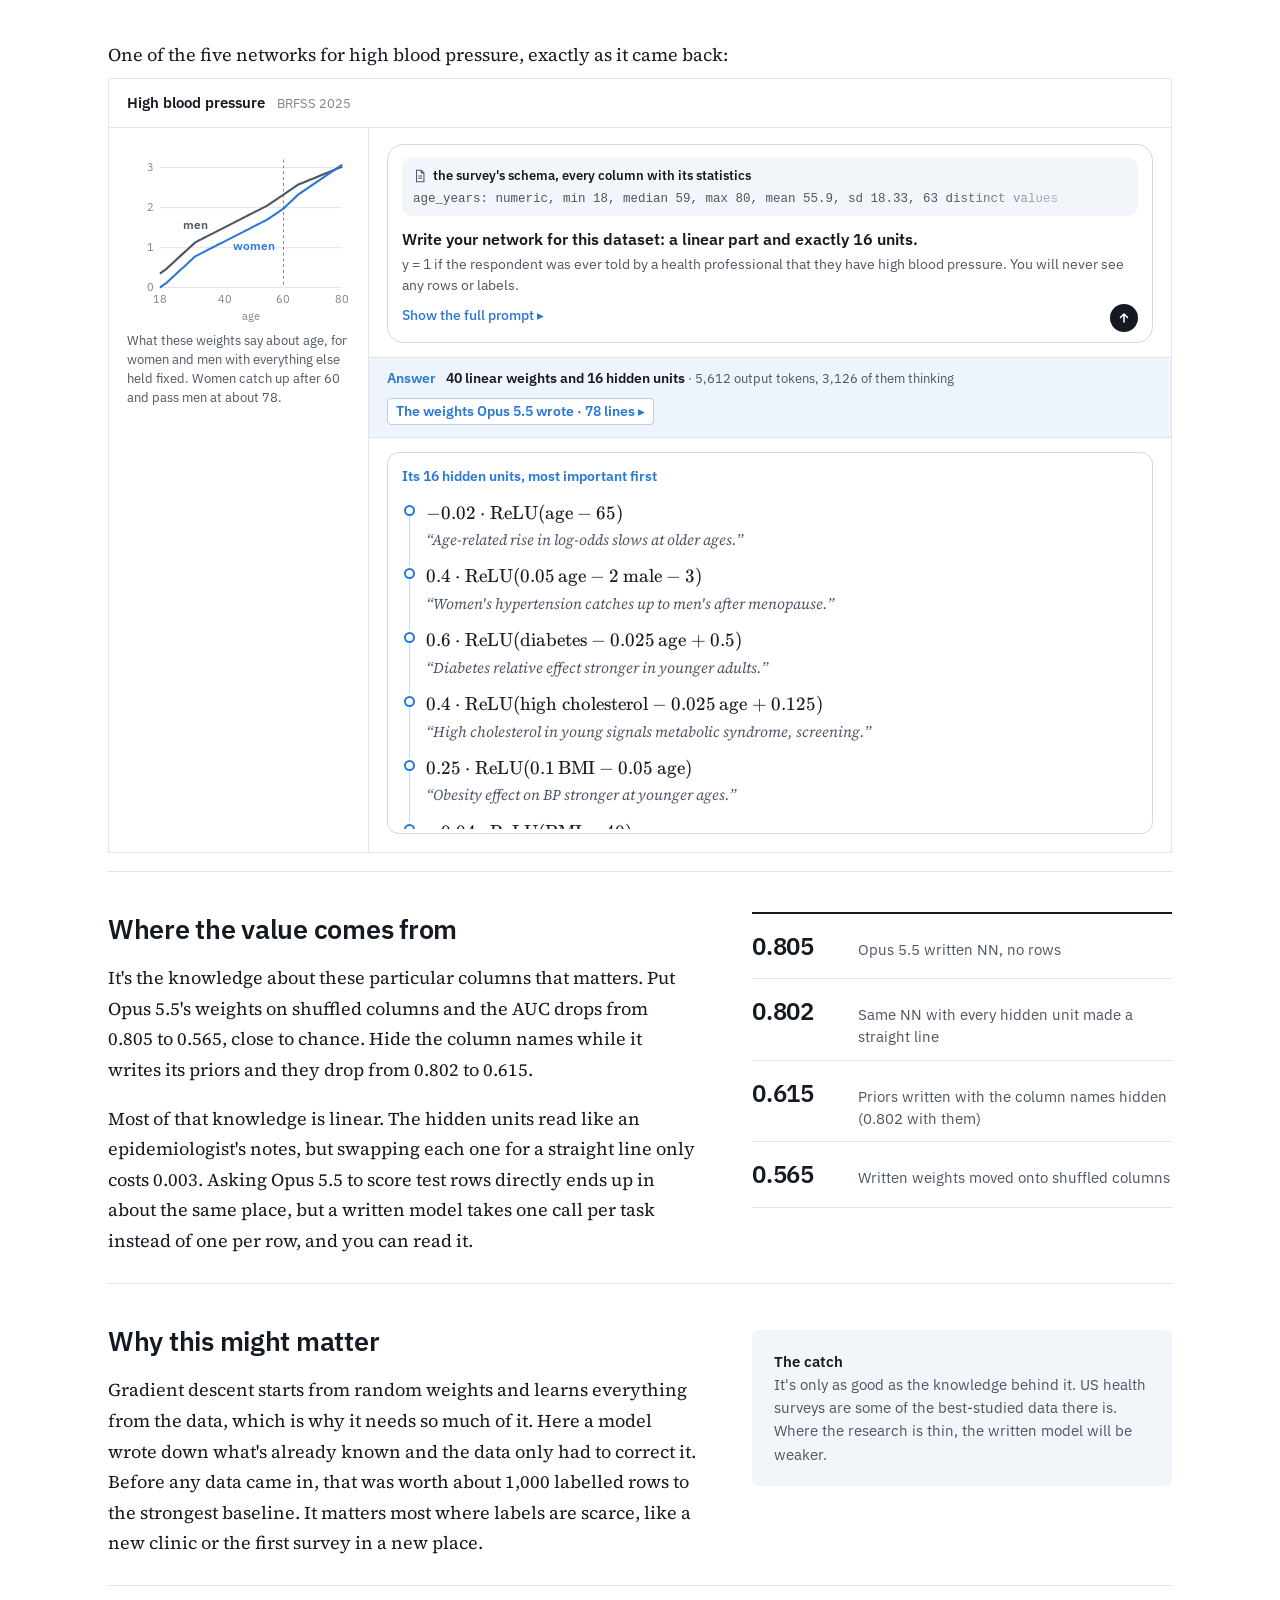
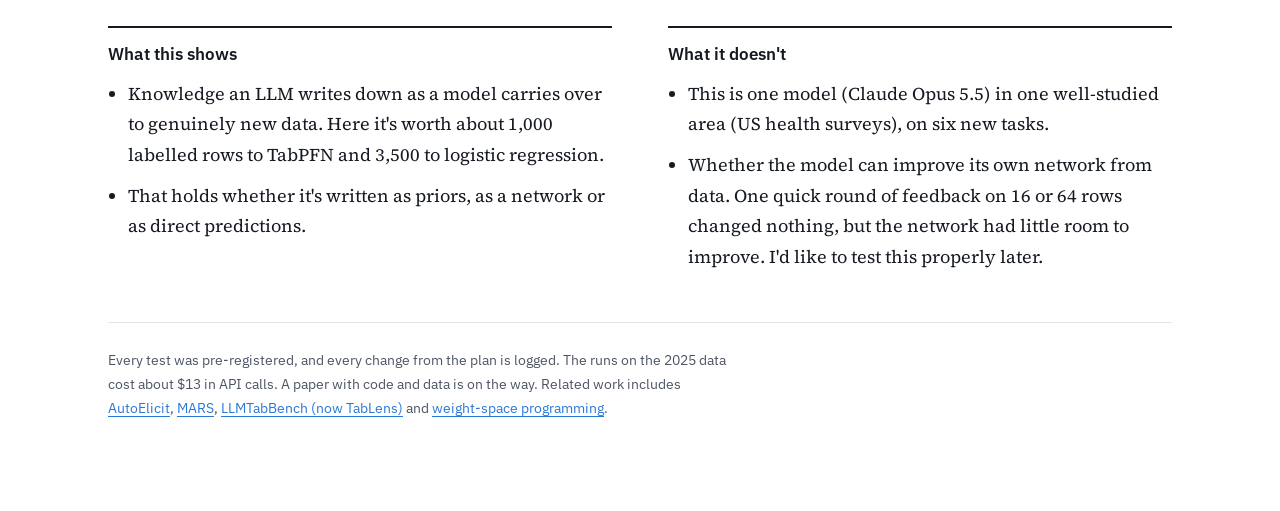
==== commit e3d82356: "Blog: open with a hook Co-Authored-By: Claude Opus 5.5 <noreply@anthropic.com> Claude-Session: https" ====
--- a/blog/llm-written-models/index.html
+++ b/blog/llm-written-models/index.html
@@ -157,14 +157,15 @@
   <p class="byline">Salmaan Barday, November 2026</p>
   <div class="intro">
     <div class="tldr">
-      <p>Each task here is a yes or no question about a person, such as whether a doctor has ever told them they have
-      high blood pressure. The data comes from health surveys, where each row is one respondent, with their age, sex,
-      income, smoking, other conditions and so on. A labelled row also has the answer. A model normally needs labelled
-      rows to learn from before it can predict anything.</p>
-      <p>Claude Opus 5.5 got none. It only saw the column descriptions, and set every weight of a small neural network
-      itself. That network does as well as logistic regression trained on 3,500 labelled rows. Logistic regression and
-      XGBoost never catch up, even with all the data. TabPFN, a model built for small tables, does after about 1,000.
-      The surveys are from 2025 and came out after Opus 5.5's training cutoff, so it can't have seen them.</p>
+      <p>A model normally has to learn from labelled examples before it can predict anything. I gave Claude Opus 5.5
+      none. From the column descriptions alone, it set every weight of a small neural network to predict things like
+      whether someone has high blood pressure. Those networks do as well as logistic regression trained on 3,500
+      labelled rows.</p>
+      <p>The data is from 2025 US health surveys, released after Opus 5.5's training cutoff, so it can't have seen
+      them. Each row is one person, with their age, sex, income, smoking, other conditions and so on, and a labelled
+      row also has the answer. Across six yes or no questions like that one, logistic regression and XGBoost never
+      catch up, even with all the data. TabPFN, a model built for small tables, catches up after about 1,000 labelled
+      rows.</p>
     </div>
   </div>
 </header>
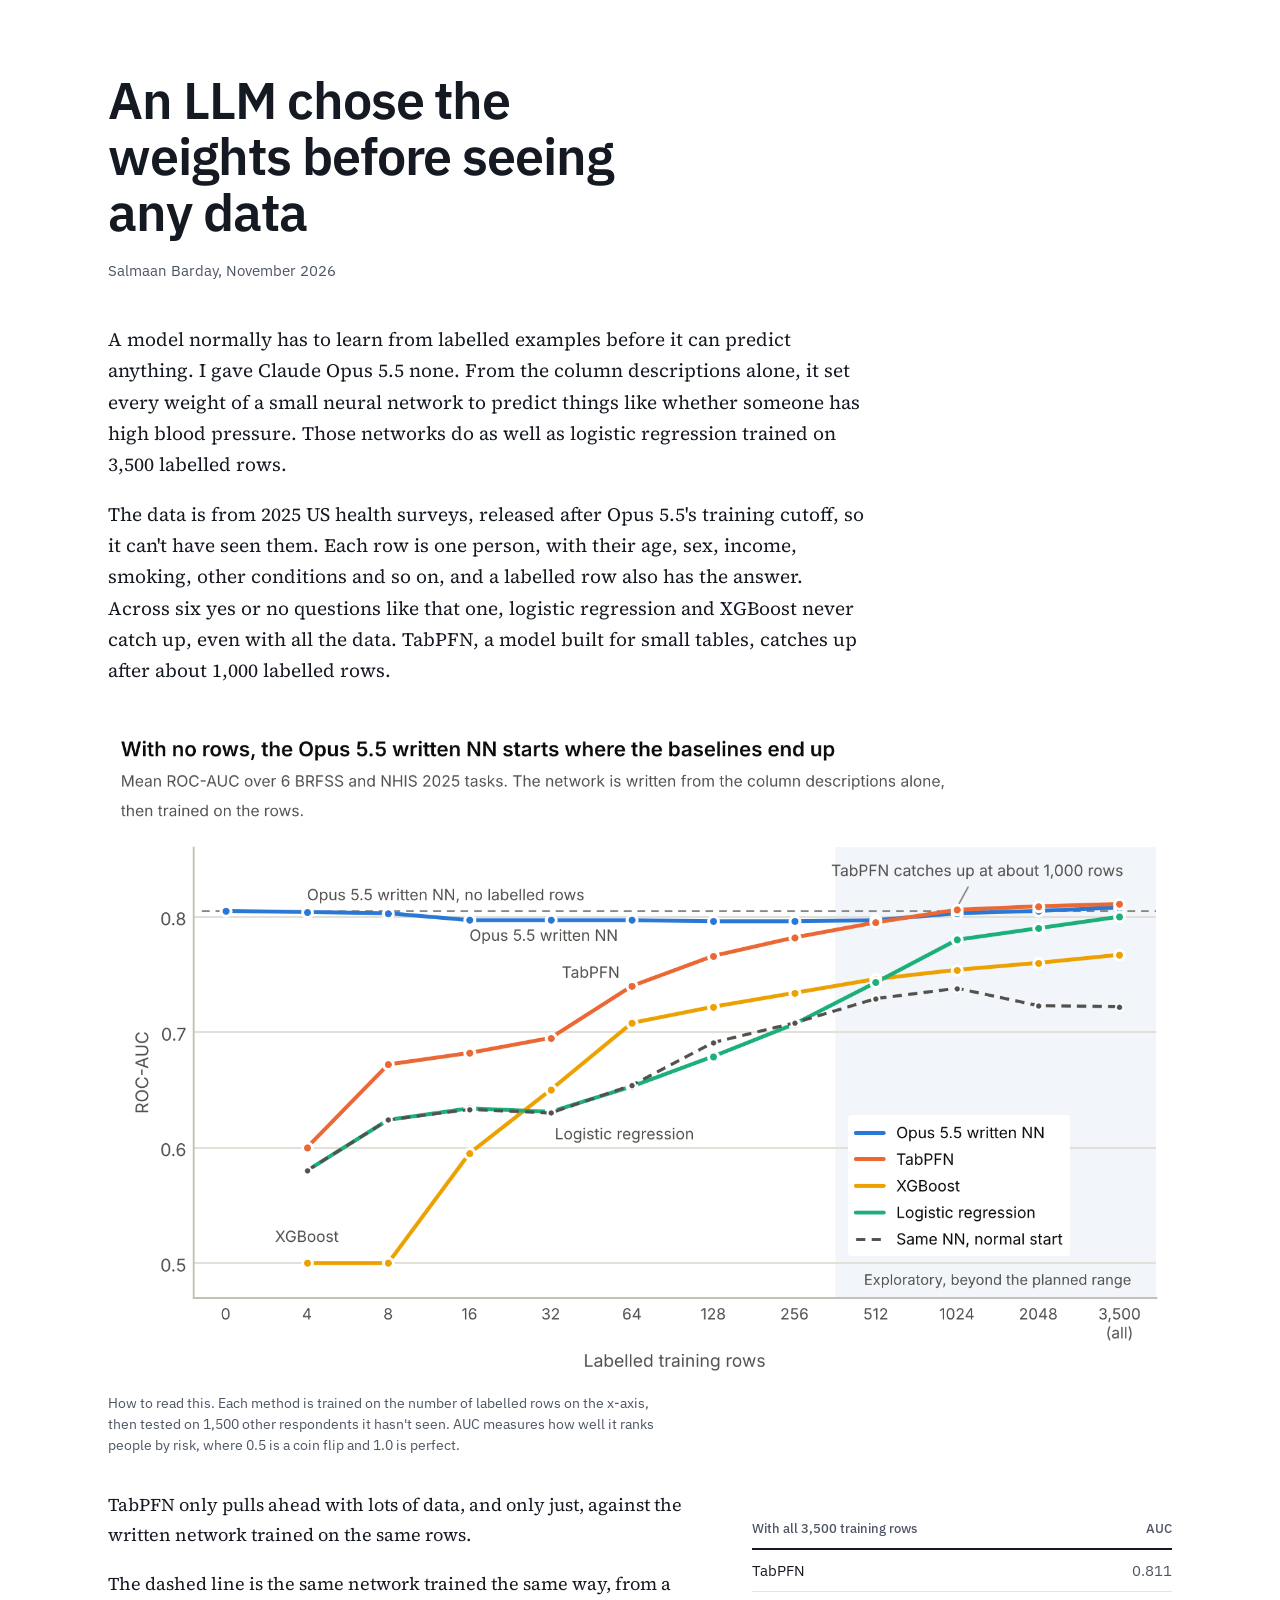
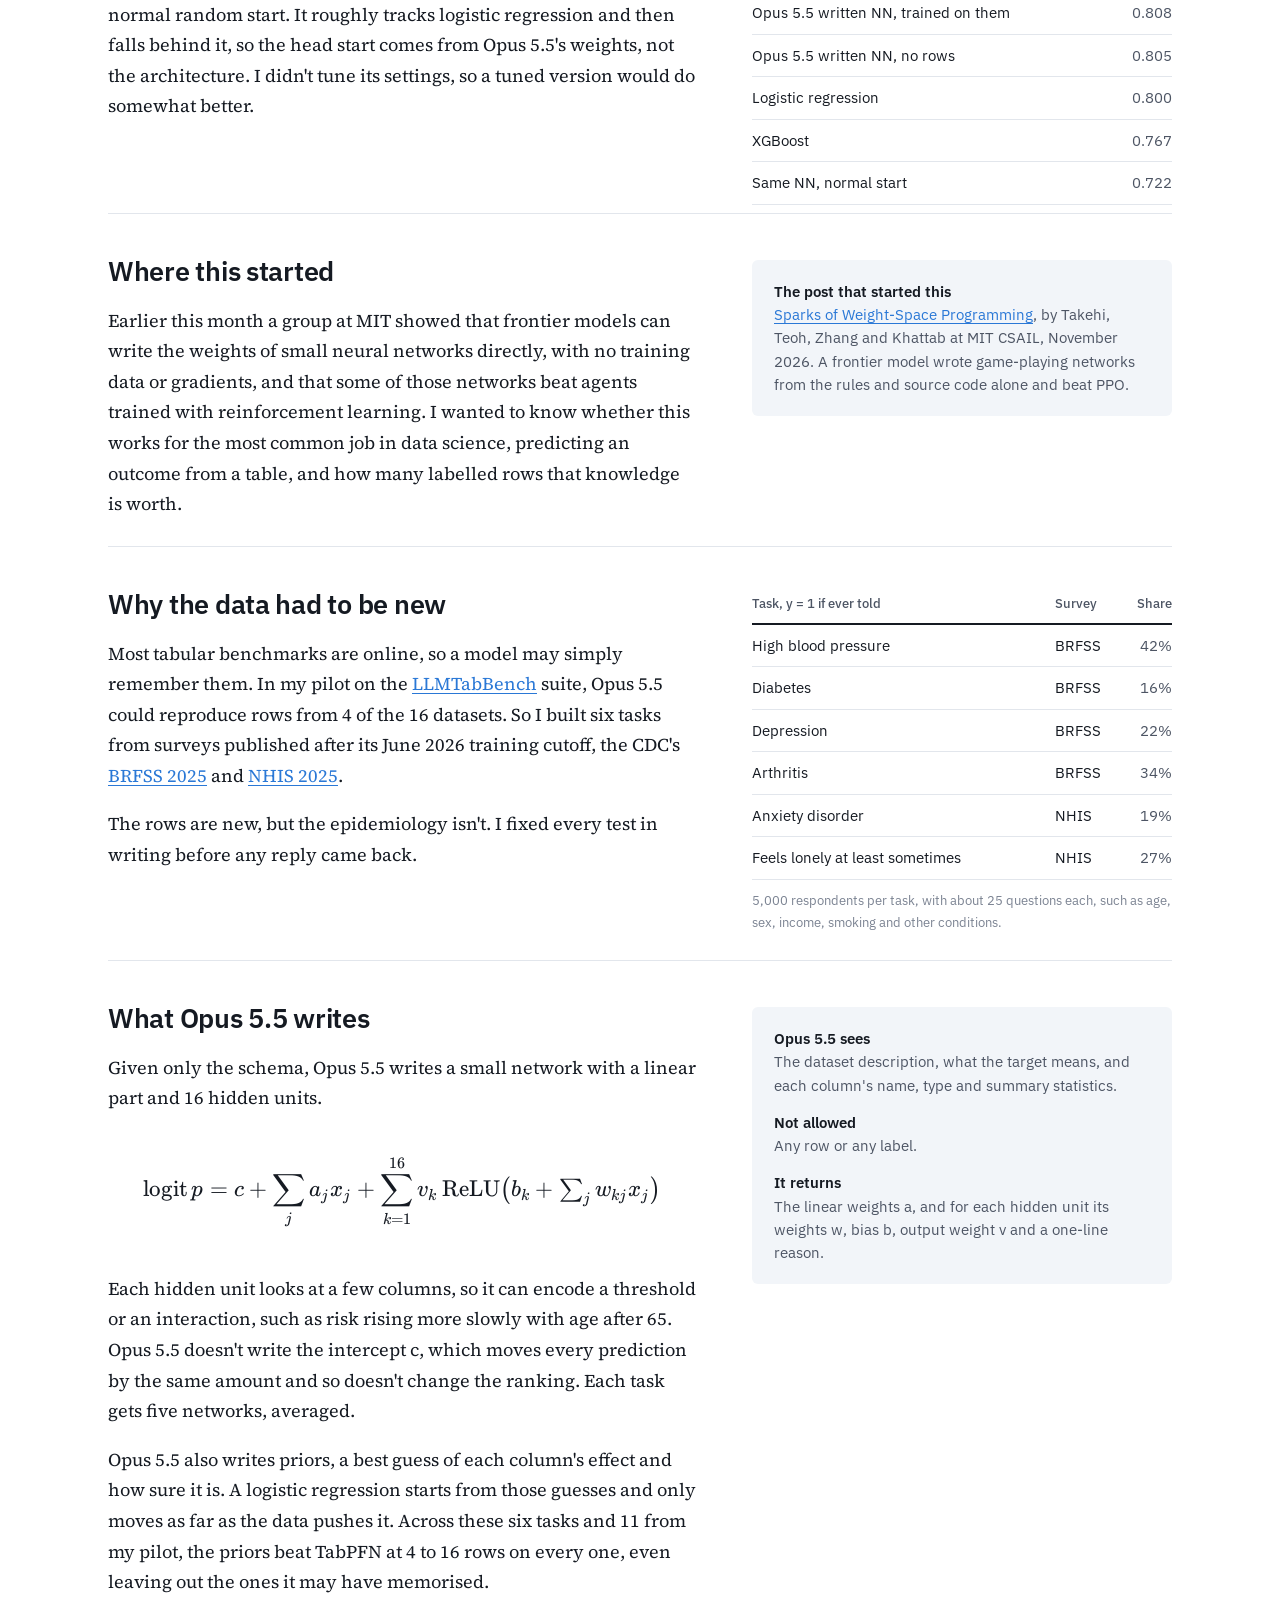
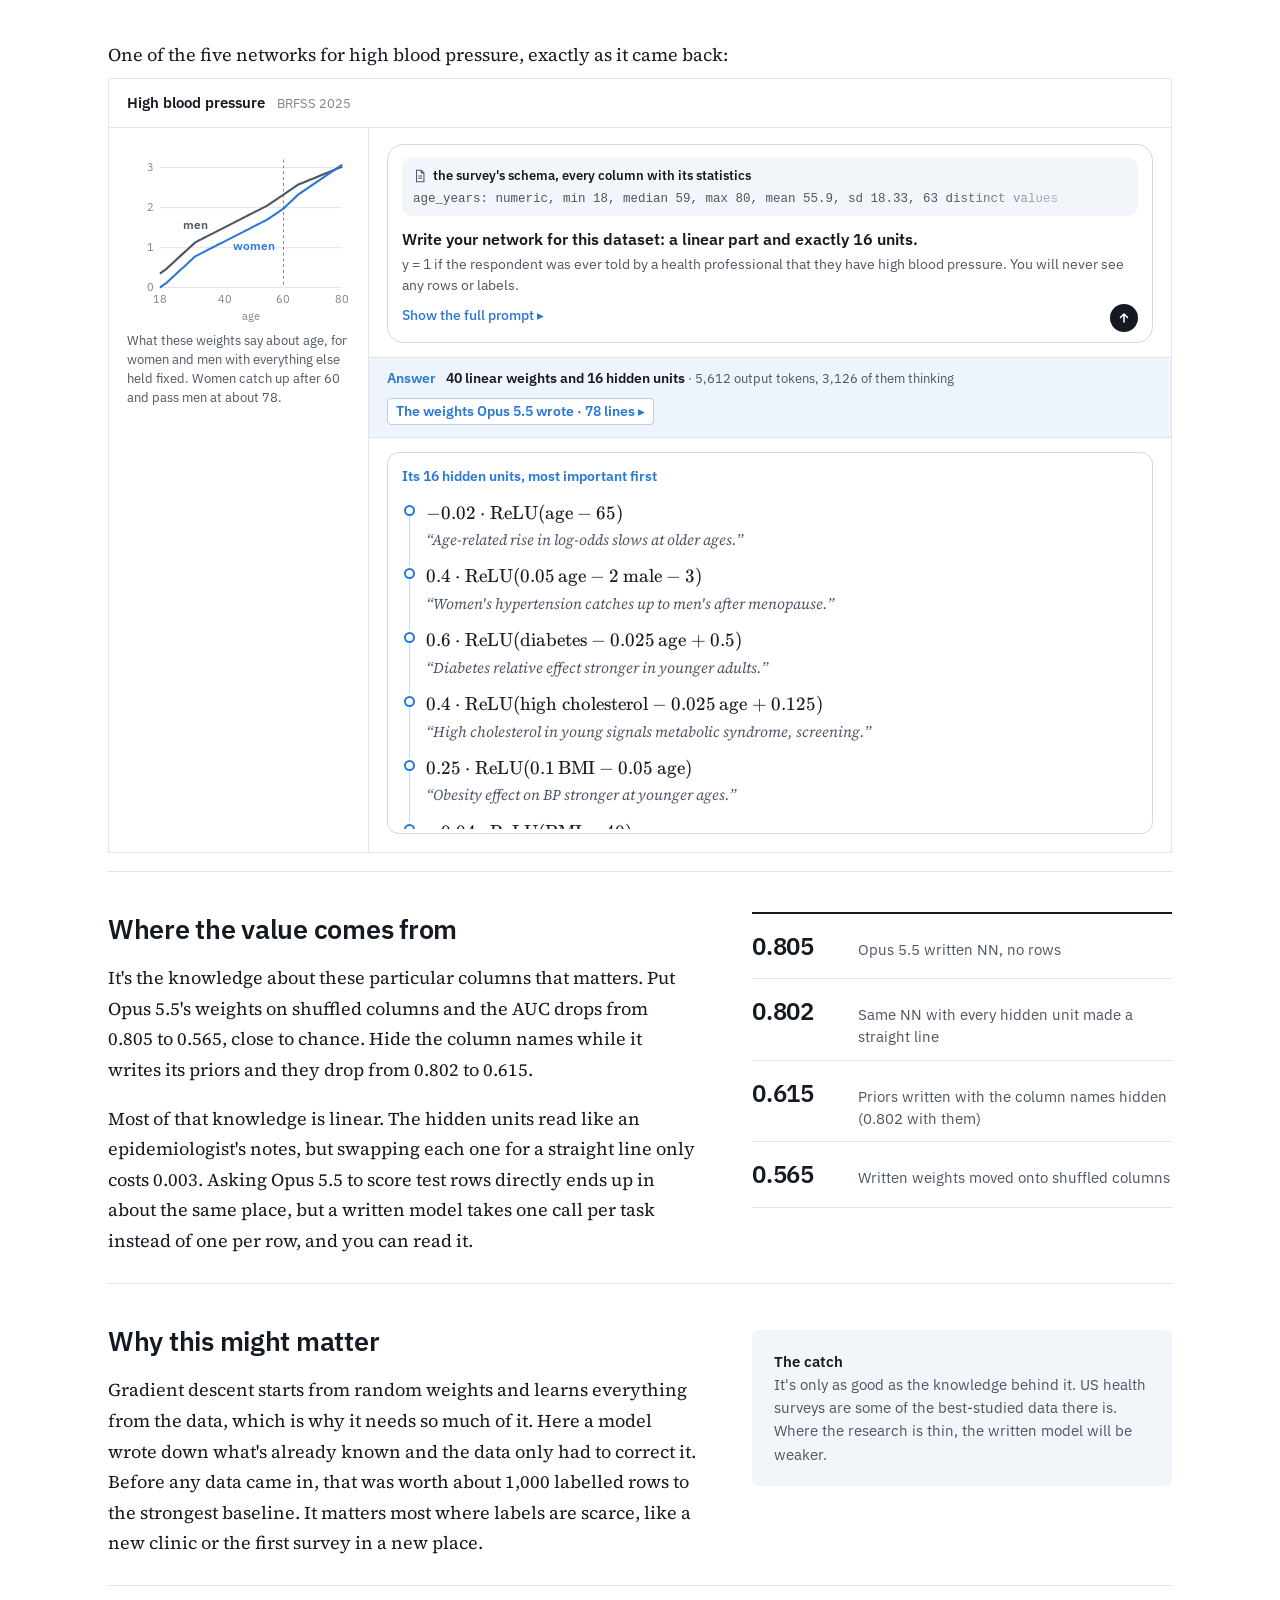
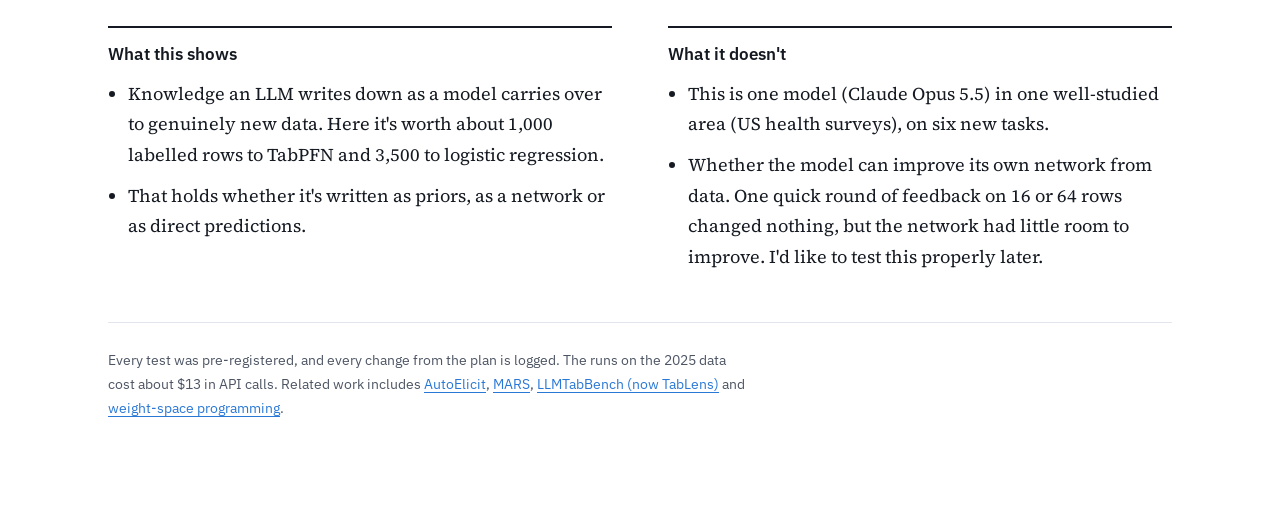
==== commit 5b16745e: "Blog: drop the line about a paper on the way Co-Authored-By: Claude Opus 5.5 <noreply@anthropic.com>" ====
--- a/blog/llm-written-models/index.html
+++ b/blog/llm-written-models/index.html
@@ -577,8 +577,7 @@
 </section>
 <footer>
   <p>Every test was pre-registered, and every change from the plan is logged. The runs on the 2025 data cost about $13
-  in API calls. A paper
-  with code and data is on the way. Related work includes <a href="https://arxiv.org/abs/2411.17284">AutoElicit</a>,
+  in API calls. Related work includes <a href="https://arxiv.org/abs/2411.17284">AutoElicit</a>,
   <a href="https://arxiv.org/abs/2609.39639">MARS</a>, <a href="https://arxiv.org/abs/2605.24417">LLMTabBench (now TabLens)</a> and
   <a href="https://rikiyat.github.io/blog/weight-space-programming/">weight-space programming</a>.</p>
 </footer>
